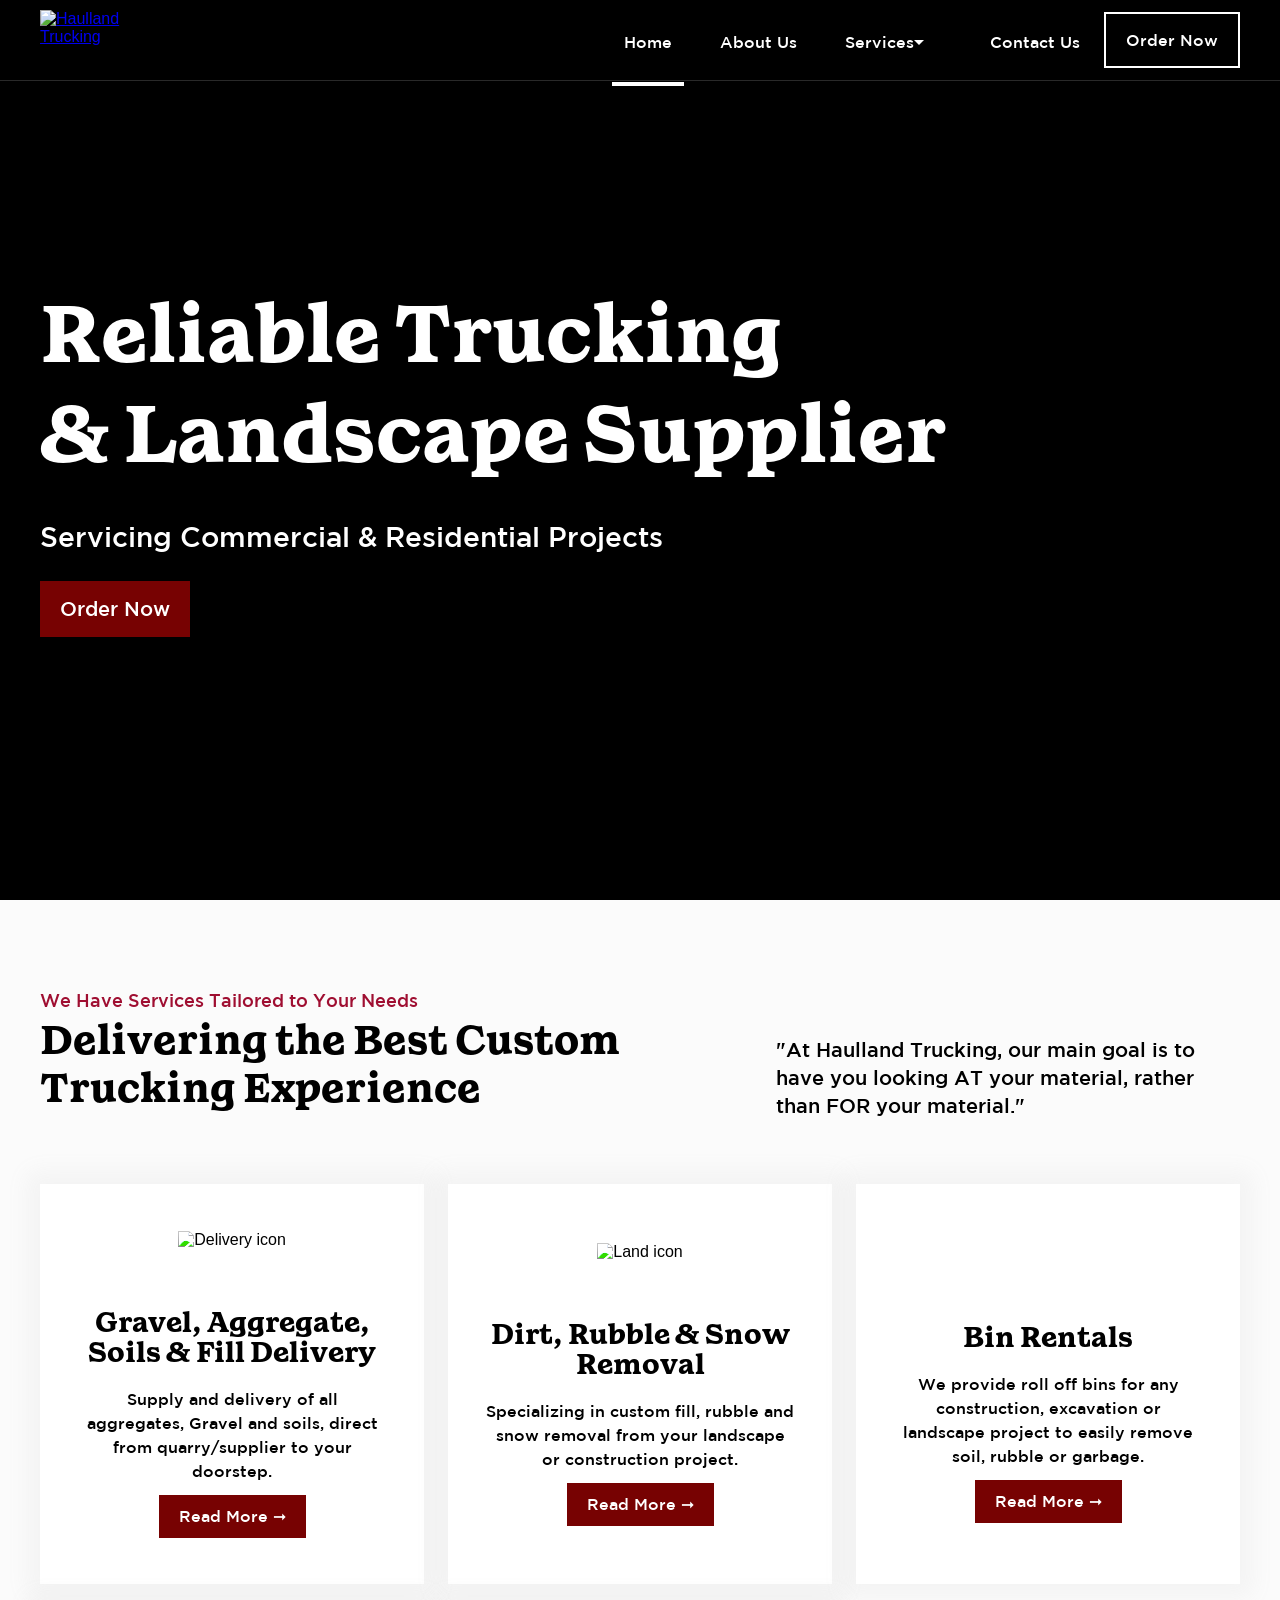
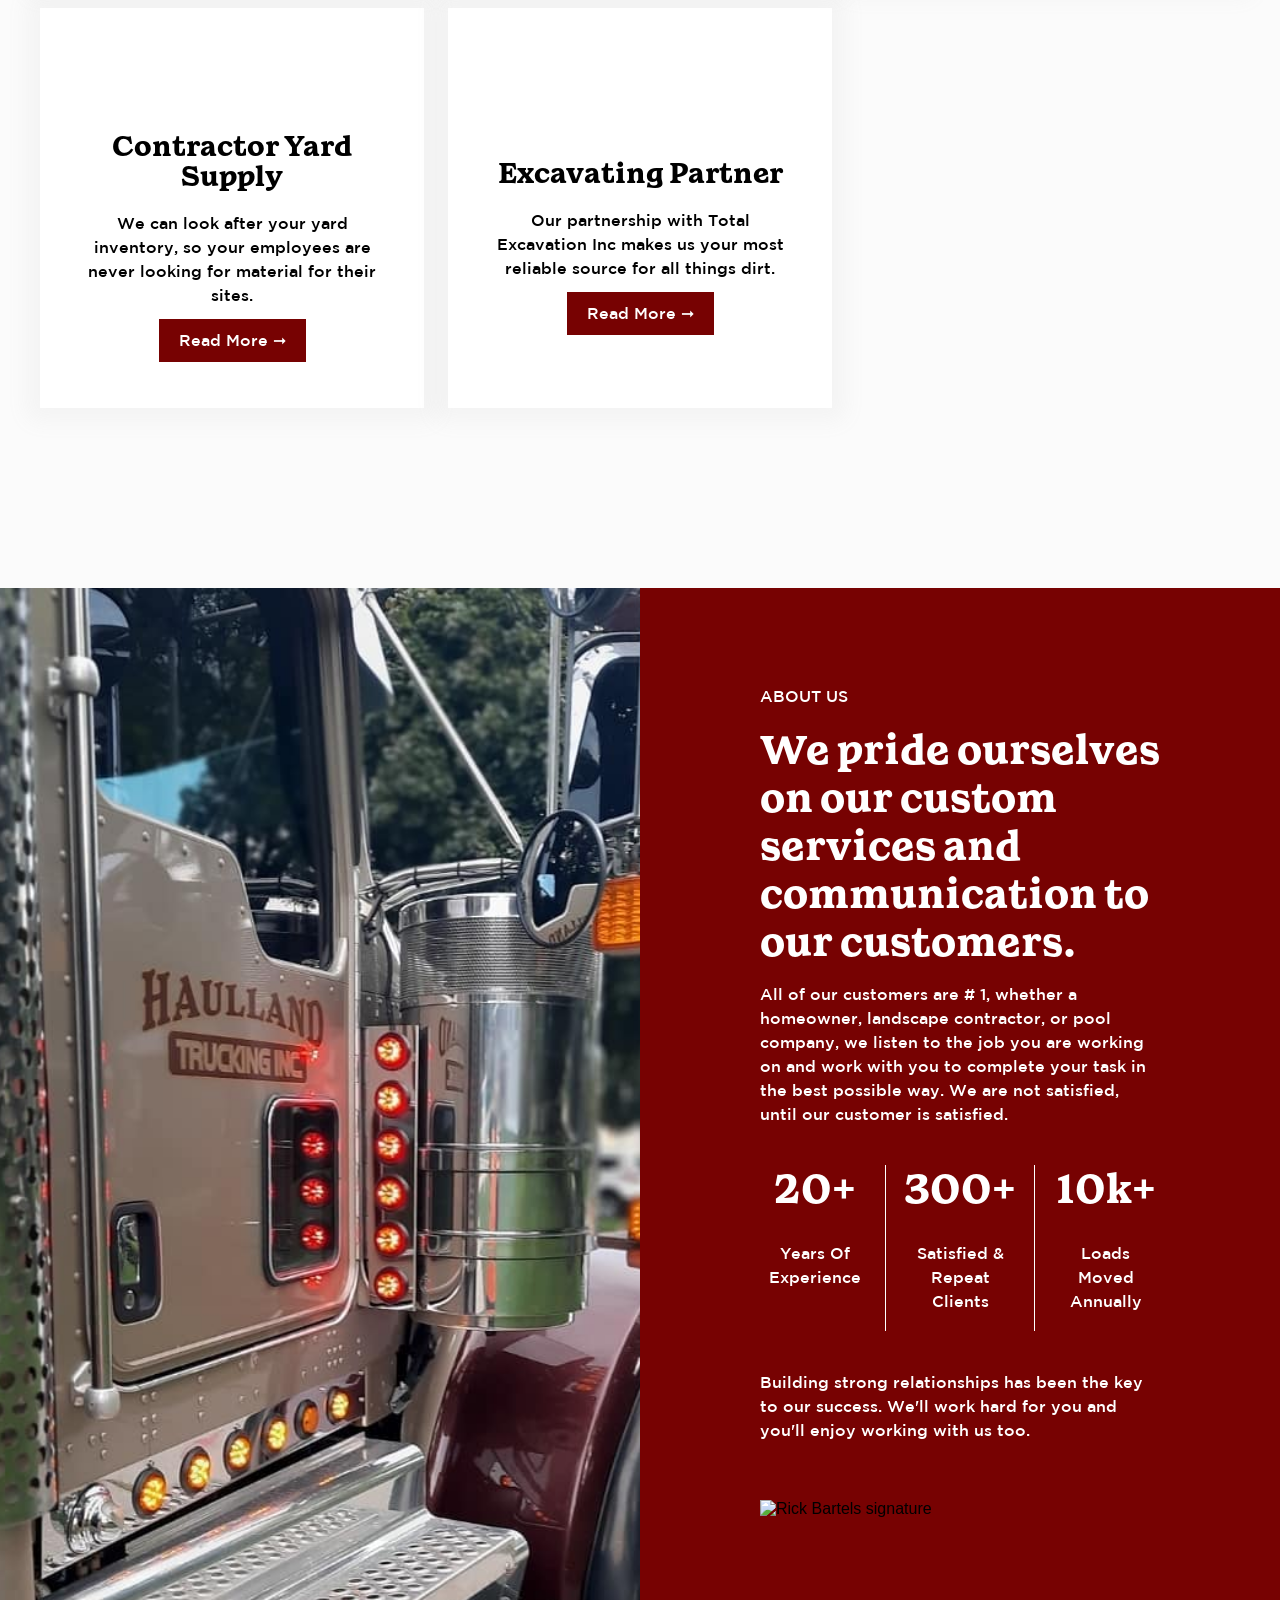
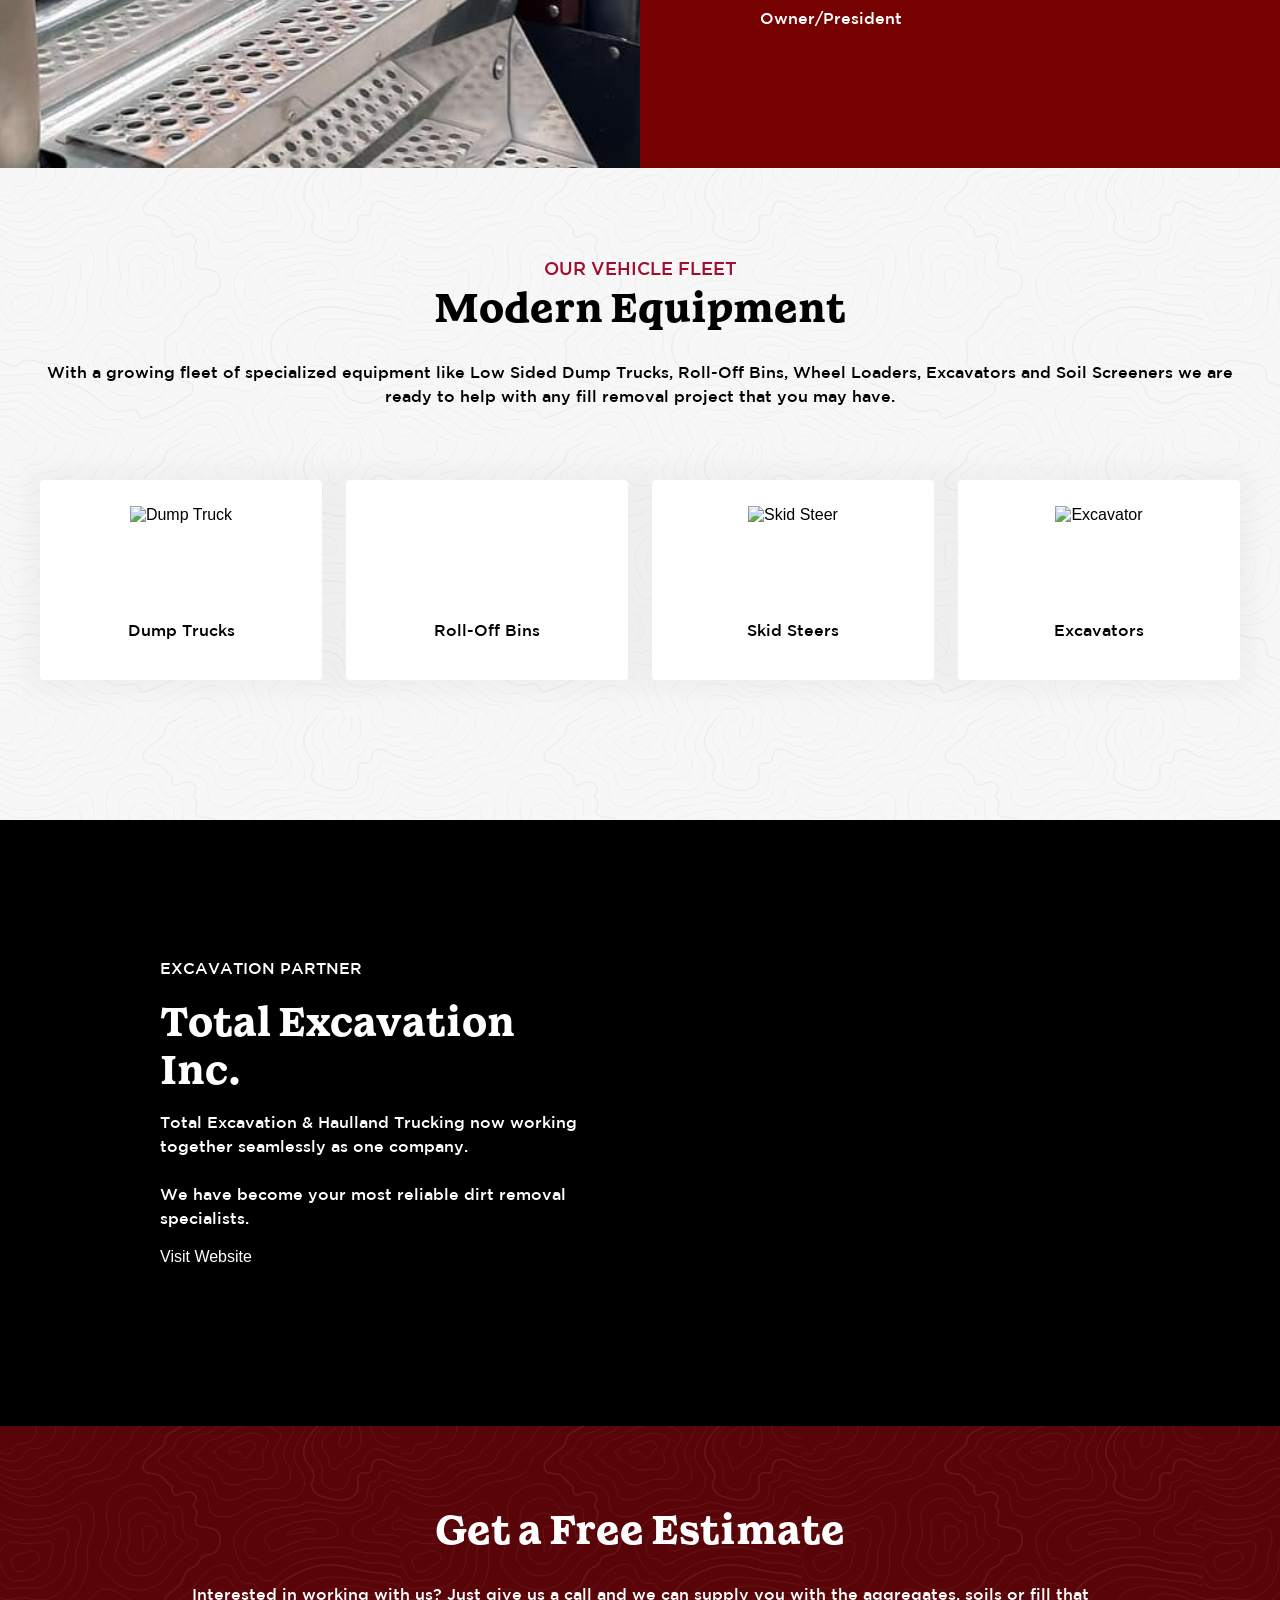
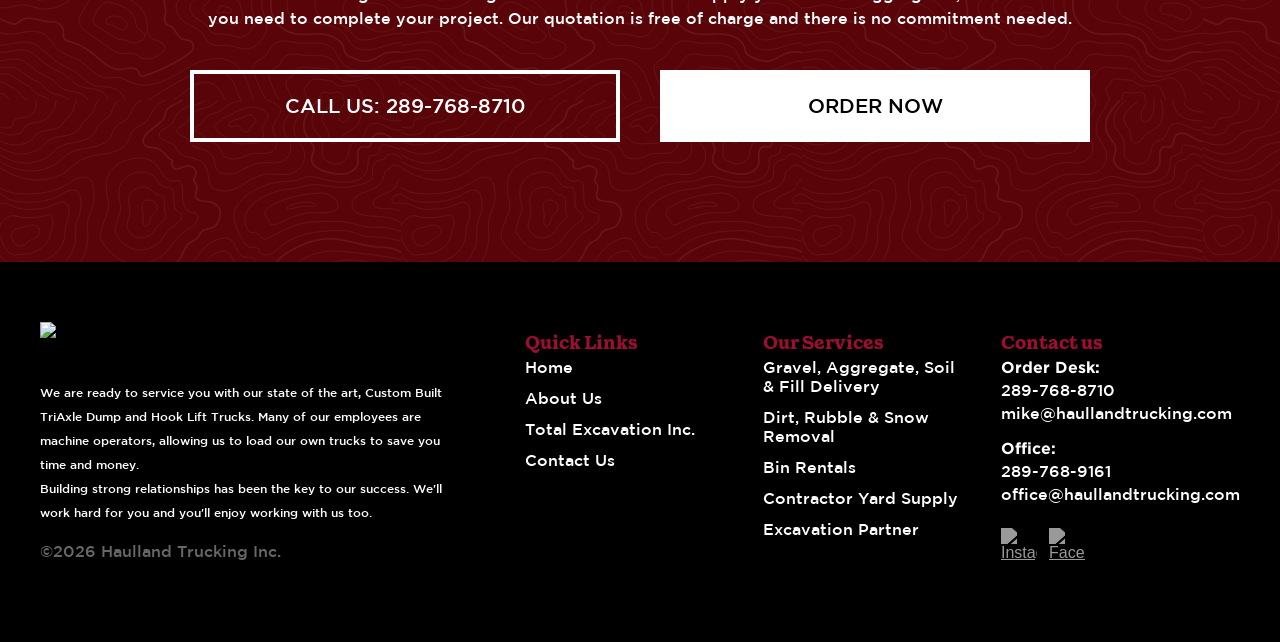
==== index.html @ 7033e85f "Initial commit — Haulland Trucking static site - 8 HTML pages migrated from Webflow - Mobile-respons" ====
<!DOCTYPE html>
<html lang="en">
<head>
  <meta charset="utf-8">
  <title>Haulland Trucking Inc. | Trucking & Landscape Supplier Hamilton ON</title>
  <meta name="description" content="Hamilton's reliable trucking and landscape supplier. Gravel, aggregate & soil delivery, dirt & rubble removal, roll-off bin rentals, and contractor yard supply across Hamilton, Burlington, Niagara & GTA.">
  <meta property="og:title" content="Haulland Trucking Inc. | Trucking & Landscape Supplier Hamilton ON">
  <meta property="og:description" content="Hamilton's reliable trucking and landscape supplier. Gravel, aggregate & soil delivery, dirt & rubble removal, roll-off bin rentals, and contractor yard supply across Hamilton, Burlington, Niagara & GTA.">
  <meta property="og:image" content="images/IMG-20210118-WA0021.jpg">
  <meta property="og:type" content="website">
  <meta name="twitter:card" content="summary_large_image">
  <meta name="twitter:title" content="Haulland Trucking Inc. | Trucking & Landscape Supplier Hamilton ON">
  <meta name="twitter:description" content="Hamilton's reliable trucking and landscape supplier. Gravel, aggregate & soil delivery, dirt & rubble removal, roll-off bin rentals, and contractor yard supply across Hamilton, Burlington, Niagara & GTA.">
  <meta name="twitter:image" content="images/IMG-20210118-WA0021.jpg">
  <meta name="viewport" content="width=device-width, initial-scale=1">
  <link rel="shortcut icon" href="images/favicon.jpg" type="image/x-icon">
  <link rel="apple-touch-icon" href="images/webclip.jpg">
  <link rel="preconnect" href="https://fonts.googleapis.com">
  <link rel="preconnect" href="https://fonts.gstatic.com" crossorigin>
  <link href="https://fonts.googleapis.com/css2?family=Great+Vibes&display=swap" rel="stylesheet">
  <link href="css/normalize.css" rel="stylesheet">
  <link href="css/haulland.css" rel="stylesheet">
  <!-- Google Analytics -->
  <script async src="https://www.googletagmanager.com/gtag/js?id=G-09X2V66G72"></script>
  <script>
    window.dataLayer = window.dataLayer || [];
    function gtag(){dataLayer.push(arguments);}
    gtag('js', new Date());
    gtag('config', 'G-09X2V66G72');
  </script>
  <!-- ReachCode -->
  <script async src="https://cdn.rlets.com/capture_configs/c84/64e/89b/93e43049895f87c83550e1d.js"></script>
  <!-- LocalBusiness JSON-LD Schema -->
  <script type="application/ld+json">
  {
    "@context": "https://schema.org",
    "@type": "LocalBusiness",
    "name": "Haulland Trucking Inc.",
    "description": "Reliable trucking and landscape supplier servicing Hamilton and the surrounding area. We offer gravel, aggregate and soil delivery, dirt and rubble removal, roll-off bin rentals, contractor yard supply, and excavation partner services.",
    "url": "https://haullandtrucking.com",
    "telephone": "+12897688710",
    "email": "mike@haullandtrucking.com",
    "logo": "https://haullandtrucking.com/images/Haulland-Full-Logo.svg",
    "image": "https://haullandtrucking.com/images/IMG-20210118-WA0021.jpg",
    "address": {
      "@type": "PostalAddress",
      "addressLocality": "Hamilton",
      "addressRegion": "ON",
      "addressCountry": "CA"
    },
    "geo": {
      "@type": "GeoCoordinates",
      "latitude": 43.2557,
      "longitude": -79.8711
    },
    "openingHoursSpecification": [
      {
        "@type": "OpeningHoursSpecification",
        "dayOfWeek": ["Monday","Tuesday","Wednesday","Thursday","Friday","Saturday"],
        "opens": "08:00",
        "closes": "17:00"
      }
    ],
    "sameAs": [
      "https://www.facebook.com/haullandtrucking",
      "https://www.instagram.com/haullandtrucking/"
    ],
    "areaServed": [
      {"@type": "City", "name": "Hamilton"},
      {"@type": "City", "name": "Burlington"},
      {"@type": "City", "name": "Brantford"},
      {"@type": "City", "name": "Stoney Creek"},
      {"@type": "City", "name": "Oakville"},
      {"@type": "City", "name": "Milton"},
      {"@type": "City", "name": "Cambridge"},
      {"@type": "City", "name": "Smithville"},
      {"@type": "City", "name": "Mississauga"},
      {"@type": "City", "name": "St. Catharines"},
      {"@type": "City", "name": "Kitchener"},
      {"@type": "City", "name": "Fonthill"},
      {"@type": "City", "name": "Port Dover"},
      {"@type": "City", "name": "Toronto"},
      {"@type": "City", "name": "Niagara Falls"},
      {"@type": "City", "name": "Woodstock"}
    ],
    "hasOfferCatalog": {
      "@type": "OfferCatalog",
      "name": "Trucking & Landscape Services",
      "itemListElement": [
        {"@type": "Offer", "itemOffered": {"@type": "Service", "name": "Gravel, Aggregate, Soil & Clean Fill Delivery", "areaServed": "Hamilton and surrounding area"}},
        {"@type": "Offer", "itemOffered": {"@type": "Service", "name": "Dirt, Rubble & Snow Removal", "areaServed": "Hamilton and surrounding area"}},
        {"@type": "Offer", "itemOffered": {"@type": "Service", "name": "Roll-Off Bin Rentals", "areaServed": "Hamilton and surrounding area"}},
        {"@type": "Offer", "itemOffered": {"@type": "Service", "name": "Contractor Yard Supply", "areaServed": "Hamilton and surrounding area"}},
        {"@type": "Offer", "itemOffered": {"@type": "Service", "name": "Excavation Partner Services", "areaServed": "Hamilton and surrounding area"}}
      ]
    },
    "priceRange": "$$"
  }
  </script>
</head>
<body>

  <!-- Navigation -->
  <header id="nav" class="sticky-nav">
    <div class="nav-grid">
      <div class="nav-holder">
        <a href="index.html" class="nav-logo-link active">
          <img src="https://res.cloudinary.com/du0witbcr/image/upload/haulland-trucking/Haulland-Full-Logo.svg" alt="Haulland Trucking" class="nav-logo">
        </a>
        <nav class="nav-menu" role="navigation">
          <a href="index.html" class="nav-link active">Home</a>
          <a href="about-us.html" class="nav-link">About Us</a>
          <div class="nav-link nav-dropdown-wrap">
            <div class="nav-link---inner">
              <div>Services</div>
              <div class="icon"></div>
            </div>
            <nav class="nav-dropdown">
              <a href="aggregate-gravel-soil-delivery.html" class="dropdown-link">Gravel, Aggregate, Soil &amp; Fill Delivery</a>
              <a href="dirt-rubble-snow-removal.html" class="dropdown-link">Dirt, Rubble &amp; Snow Removal</a>
              <a href="bin-rentals.html" class="dropdown-link">Bin Rentals</a>
              <a href="contractor-yard-supply.html" class="dropdown-link">Contractor Yard Supply</a>
              <a href="excavation-partner.html" class="dropdown-link">Excavation</a>
            </nav>
          </div>
          <a href="contact-us.html" class="nav-link">Contact Us</a>
          <a href="#" class="brokrete-trigger nav btn">Order Now</a>
        </nav>
        <button class="menu-button" aria-label="Toggle navigation">
          <div class="icon-menu">&#9776;</div>
        </button>
      </div>
    </div>
  </header>

  <!-- Hero -->
  <div class="hero-section">
    <div class="hero-holder">
      <h1 class="heading">Reliable Trucking <br>&amp; Landscape Supplier</h1>
      <p class="hero-paragraph">Servicing Commercial &amp; Residential Projects</p>
      <a href="#" class="brokrete-trigger btn">Order Now</a>
    </div>
    <div class="bg-video-wrap">
      <video autoplay loop muted playsinline poster="https://res.cloudinary.com/du0witbcr/image/upload/haulland-trucking/Haulland-poster-00001.jpg">
        <source src="https://res.cloudinary.com/du0witbcr/video/upload/haulland-trucking/Haulland.mp4" type="video/mp4">
        <source src="https://res.cloudinary.com/du0witbcr/video/upload/haulland-trucking/Haulland.webm" type="video/webm">
      </video>
    </div>
  </div>

  <!-- Services Intro -->
  <div class="section---white">
    <div class="container-1200">
      <h4>We Have Services Tailored to Your Needs</h4>
      <div class="horizontal-2-grid _3-2">
        <div class="vertical-holder">
          <h2>Delivering the Best Custom Trucking Experience</h2>
        </div>
        <p class="paragraph">&quot;At Haulland Trucking, our main goal is to have you looking AT your material, rather than FOR your material.&quot;</p>
      </div>
      <div class="service-grid---home">
        <div class="service-tile _2">
          <div class="service-bg-image">
            <img src="https://res.cloudinary.com/du0witbcr/image/upload/haulland-trucking/Deliver.png" loading="lazy" alt="Delivery icon" class="service-icon">
            <h3>Gravel, Aggregate, Soils &amp; Fill Delivery</h3>
            <p>Supply and delivery of all aggregates, Gravel and soils, direct from quarry/supplier to your doorstep.</p>
            <a href="aggregate-gravel-soil-delivery.html" class="button-orange-small btn">Read More &#10142;</a>
          </div>
        </div>
        <div class="service-tile">
          <div class="service-bg-image">
            <img src="https://res.cloudinary.com/du0witbcr/image/upload/haulland-trucking/Land.png" loading="lazy" alt="Land icon" class="service-icon">
            <h3>Dirt, Rubble &amp; Snow Removal</h3>
            <p class="paragraph-2">Specializing in custom fill, rubble and snow removal from your landscape or construction project.</p>
            <a href="dirt-rubble-snow-removal.html" class="button-orange-small btn">Read More &#10142;</a>
          </div>
        </div>
        <div class="service-tile _4">
          <div class="service-bg-image">
            <img src="https://res.cloudinary.com/du0witbcr/image/upload/haulland-trucking/Bin-Copy.png" loading="lazy" sizes="(max-width: 531px) 100vw, 531px" srcset="https://res.cloudinary.com/du0witbcr/image/upload/w_500/haulland-trucking/Bin-Copy.png 500w, https://res.cloudinary.com/du0witbcr/image/upload/haulland-trucking/Bin-Copy.png 531w" alt="Bin icon" class="service-icon">
            <h3>Bin Rentals</h3>
            <p>We provide roll off bins for any construction, excavation or landscape project to easily remove soil, rubble or garbage.</p>
            <a href="bin-rentals.html" class="button-orange-small btn">Read More &#10142;</a>
          </div>
        </div>
        <div class="service-tile _3">
          <div class="service-bg-image">
            <img src="https://res.cloudinary.com/du0witbcr/image/upload/haulland-trucking/Storage.png" loading="lazy" sizes="(max-width: 664px) 100vw, 664px" srcset="https://res.cloudinary.com/du0witbcr/image/upload/w_500/haulland-trucking/Storage.png 500w, https://res.cloudinary.com/du0witbcr/image/upload/haulland-trucking/Storage.png 664w" alt="Storage icon" class="service-icon">
            <h3>Contractor Yard Supply</h3>
            <p>We can look after your yard inventory, so your employees are never looking for material for their sites.</p>
            <a href="contractor-yard-supply.html" class="button-orange-small btn">Read More &#10142;</a>
          </div>
        </div>
        <div class="service-tile _5">
          <div class="service-bg-image">
            <img src="https://res.cloudinary.com/du0witbcr/image/upload/haulland-trucking/Exc.png" loading="lazy" sizes="(max-width: 712px) 100vw, 712px" srcset="https://res.cloudinary.com/du0witbcr/image/upload/w_500/haulland-trucking/Exc.png 500w, https://res.cloudinary.com/du0witbcr/image/upload/haulland-trucking/Exc.png 712w" alt="Excavation icon" class="service-icon">
            <h3>Excavating Partner</h3>
            <p>Our partnership with Total Excavation Inc makes us your most reliable source for all things dirt.</p>
            <a href="excavation-partner.html" class="button-orange-small btn">Read More &#10142;</a>
          </div>
        </div>
      </div>
    </div>
  </div>

  <!-- About / Stats -->
  <div class="section---orange-2-grid">
    <div class="track-image"></div>
    <div class="vertical-holder about-holder">
      <div class="about-holder-inner">
        <p class="paragraph-white">ABOUT US</p>
        <h2 class="h2-white">We pride ourselves on our custom services and communication to our customers.</h2>
        <p class="paragraph-white">All of our customers are # 1, whether a homeowner, landscape contractor, or pool company, we listen to the job you are working on and work with you to complete your task in the best possible way. We are not satisfied, until our customer is satisfied.</p>
        <div class="stats-grid">
          <div class="vertical-holder center">
            <h2 class="h2-white">20+</h2>
            <p class="paragraph-white">Years Of <br>Experience</p>
          </div>
          <div class="vertical-holder center lines">
            <h2 class="h2-white">300+</h2>
            <p class="paragraph-white">Satisfied &amp;<br>Repeat Clients</p>
          </div>
          <div class="vertical-holder center">
            <h2 class="h2-white">10k+</h2>
            <p class="paragraph-white">Loads<br>Moved Annually</p>
          </div>
        </div>
        <p class="paragraph-white">Building strong relationships has been the key to our success. We'll work hard for you and you'll enjoy working with us too.</p>
        <div class="vertical-holder">
          <img src="https://res.cloudinary.com/du0witbcr/image/upload/haulland-trucking/Rick-Bartels.png" loading="lazy" alt="Rick Bartels signature" class="signature-image">
          <p class="paragraph-white">Owner/President</p>
        </div>
      </div>
      <img src="https://res.cloudinary.com/du0witbcr/image/upload/haulland-trucking/orange-brush-strokes_0011_Blushstroke_11.png" loading="lazy" sizes="(max-width: 2458px) 100vw, 2458px" srcset="https://res.cloudinary.com/du0witbcr/image/upload/w_500/haulland-trucking/orange-brush-strokes_0011_Blushstroke_11.png 500w, https://res.cloudinary.com/du0witbcr/image/upload/w_800/haulland-trucking/orange-brush-strokes_0011_Blushstroke_11.png 800w, https://res.cloudinary.com/du0witbcr/image/upload/w_1080/haulland-trucking/orange-brush-strokes_0011_Blushstroke_11.png 1080w, https://res.cloudinary.com/du0witbcr/image/upload/haulland-trucking/orange-brush-strokes_0011_Blushstroke_11.png 2458w" alt="" class="soil _2">
      <img src="https://res.cloudinary.com/du0witbcr/image/upload/haulland-trucking/orange-brush-strokes_0011_Blushstroke_11.png" loading="lazy" sizes="(max-width: 2458px) 100vw, 2458px" srcset="https://res.cloudinary.com/du0witbcr/image/upload/w_500/haulland-trucking/orange-brush-strokes_0011_Blushstroke_11.png 500w, https://res.cloudinary.com/du0witbcr/image/upload/w_800/haulland-trucking/orange-brush-strokes_0011_Blushstroke_11.png 800w, https://res.cloudinary.com/du0witbcr/image/upload/w_1080/haulland-trucking/orange-brush-strokes_0011_Blushstroke_11.png 1080w, https://res.cloudinary.com/du0witbcr/image/upload/haulland-trucking/orange-brush-strokes_0011_Blushstroke_11.png 2458w" alt="" class="soil">
    </div>
    <!-- YouTube video trigger -->
    <a href="#" class="video-lightbox yt-trigger" data-yt-url="https://www.youtube.com/embed/sQJjBF5M3o4">
      <img src="https://res.cloudinary.com/du0witbcr/image/upload/haulland-trucking/Play.png" loading="lazy" sizes="(max-width: 702px) 100vw, 702px" srcset="https://res.cloudinary.com/du0witbcr/image/upload/w_500/haulland-trucking/Play.png 500w, https://res.cloudinary.com/du0witbcr/image/upload/haulland-trucking/Play.png 702w" alt="Play video">
    </a>
  </div>

  <!-- Equipment Fleet -->
  <div class="section---grey">
    <div class="container-1200">
      <div class="vertical-holder center">
        <h4 class="heading-4">OUR VEHICLE FLEET</h4>
        <h2>Modern Equipment</h2>
        <p>With a growing fleet of specialized equipment like Low Sided Dump Trucks, Roll-Off Bins, Wheel Loaders, Excavators and Soil Screeners we are ready to help with any fill removal project that you may have.</p>
      </div>
      <div class="equipment-grid---home">
        <div class="equipment-tile">
          <img src="https://res.cloudinary.com/du0witbcr/image/upload/haulland-trucking/Truck.jpg" loading="lazy" alt="Dump Truck" class="equipment-icon">
          <p>Dump Trucks</p>
        </div>
        <div class="equipment-tile">
          <img src="https://res.cloudinary.com/du0witbcr/image/upload/haulland-trucking/Bin.png" loading="lazy" sizes="(max-width: 519px) 100vw, 519px" srcset="https://res.cloudinary.com/du0witbcr/image/upload/w_500/haulland-trucking/Bin.png 500w, https://res.cloudinary.com/du0witbcr/image/upload/haulland-trucking/Bin.png 519w" alt="Roll-Off Bins" class="equipment-icon">
          <p>Roll-Off Bins</p>
        </div>
        <div class="equipment-tile">
          <img src="https://res.cloudinary.com/du0witbcr/image/upload/haulland-trucking/Loader.jpg" loading="lazy" alt="Skid Steer" class="equipment-icon">
          <p>Skid Steers</p>
        </div>
        <div class="equipment-tile">
          <img src="https://res.cloudinary.com/du0witbcr/image/upload/haulland-trucking/Excavator.jpg" loading="lazy" alt="Excavator" class="equipment-icon">
          <p>Excavators</p>
        </div>
      </div>
    </div>
  </div>

  <!-- Total Excavation Partner -->
  <div class="total-excavation">
    <div class="vertical-holder tx-holder">
      <div class="about-holder-inner tx">
        <p class="paragraph-white">EXCAVATION PARTNER</p>
        <h2 class="h2-white">Total Excavation Inc.</h2>
        <p class="paragraph-white">Total Excavation &amp; Haulland Trucking now working together seamlessly as one company.<br><br>We have become your most reliable dirt removal specialists.</p>
        <a href="https://totalexcavation.ca/" class="btn">Visit Website</a>
      </div>
    </div>
    <div class="bg-video-wrap total-video">
      <video autoplay loop muted playsinline poster="https://res.cloudinary.com/du0witbcr/image/upload/haulland-trucking/992796506-poster-00001.jpg">
        <source src="https://res.cloudinary.com/du0witbcr/video/upload/haulland-trucking/992796506.mp4" type="video/mp4">
        <source src="https://res.cloudinary.com/du0witbcr/video/upload/haulland-trucking/992796506.webm" type="video/webm">
      </video>
    </div>
  </div>

  <!-- CTA -->
  <div class="section---orange">
    <div class="container-900 center">
      <h2 class="h2-white">Get a Free Estimate</h2>
      <p class="paragraph-white margin-40-bottom">Interested in working with us? Just give us a call and we can supply you with the aggregates, soils or fill that you need to complete your project. Our quotation is free of charge and there is no commitment needed.</p>
      <div class="horizontal-2-grid">
        <a href="tel:289-768-8710" class="hollow-cta border btn">CALL US: 289-768-8710</a>
        <a href="#" class="brokrete-trigger white btn">ORDER NOW</a>
      </div>
    </div>
  </div>

  <!-- Footer -->
  <div class="footer">
    <div class="container-1200">
      <div class="footer-grid">
        <div class="vertical-holder margin-30-right">
          <img src="https://res.cloudinary.com/du0witbcr/image/upload/haulland-trucking/Haulland-Full-Logo.svg" loading="lazy" alt="Haulland Trucking" class="footer-logo">
          <p class="paragraph-white small">We are ready to service you with our state of the art, Custom Built TriAxle Dump and Hook Lift Trucks. Many of our employees are machine operators, allowing us to load our own trucks to save you time and money.<br>Building strong relationships has been the key to our success. We'll work hard for you and you'll enjoy working with us too.</p>
          <div class="footer-text">&#169;2026 Haulland Trucking Inc.</div>
        </div>
        <div class="vertical-holder">
          <h4 class="h4-orange">Quick Links</h4>
          <a href="index.html" class="footer-link active">Home</a>
          <a href="about-us.html" class="footer-link">About Us</a>
          <a href="https://totalexcavation.ca" class="footer-link">Total Excavation Inc.</a>
          <a href="contact-us.html" class="footer-link">Contact Us</a>
        </div>
        <div class="vertical-holder">
          <h4 class="h4-orange">Our Services</h4>
          <a href="aggregate-gravel-soil-delivery.html" class="footer-link">Gravel, Aggregate, Soil &amp; Fill Delivery</a>
          <a href="dirt-rubble-snow-removal.html" class="footer-link">Dirt, Rubble &amp; Snow Removal</a>
          <a href="bin-rentals.html" class="footer-link">Bin Rentals</a>
          <a href="contractor-yard-supply.html" class="footer-link">Contractor Yard Supply</a>
          <a href="excavation-partner.html" class="footer-link">Excavation Partner</a>
        </div>
        <div class="vertical-holder">
          <h4 class="h4-orange">Contact us</h4>
          <div class="font-14-white-bold">Order Desk:</div>
          <a href="tel:+1-289-768-8710" class="footer-link margin-4-bottom">289-768-8710</a>
          <a href="mailto:mike@haullandtrucking.com?subject=Order%20Inquiry" class="footer-link margin-12-bottom">mike@haullandtrucking.com</a>
          <div class="font-14-white-bold">Office:</div>
          <a href="tel:+1-289-768-9161" class="footer-link margin-4-bottom">289-768-9161</a>
          <a href="mailto:office@haullandtrucking.com?subject=Hello" class="footer-link">office@haullandtrucking.com</a>
          <div class="social-icon-wrap">
            <a href="https://www.instagram.com/haullandtrucking/" class="social-link-2">
              <img src="https://res.cloudinary.com/du0witbcr/image/upload/haulland-trucking/Insta.png" alt="Instagram" class="social-icon">
            </a>
            <a href="https://www.facebook.com/haullandtrucking" class="social-link-2">
              <img src="https://res.cloudinary.com/du0witbcr/image/upload/haulland-trucking/FB.png" alt="Facebook" class="social-icon">
            </a>
          </div>
        </div>
      </div>
    </div>
  </div>

  <!-- YouTube Modal -->
  <div class="yt-modal-backdrop" role="dialog" aria-modal="true">
    <div class="yt-modal-inner">
      <button class="yt-modal-close" aria-label="Close video">&times;</button>
      <iframe class="yt-modal-iframe" src="" allow="autoplay; fullscreen" allowfullscreen></iframe>
    </div>
  </div>

  <!-- LeadConnector Chat Widget -->
  <script src="https://widgets.leadconnectorhq.com/loader.js"
    data-resources-url="https://widgets.leadconnectorhq.com/chat-widget/loader.js"
    data-widget-id="672e26aee99a32fd4ce39840"></script>

  <!-- Brokrete Order Widget -->
  <script async src="https://brokrete.sfo2.digitaloceanspaces.com/widget/brokrete-widget.2022.2.js"></script>
  <div id="brokreteWidget" data-jwt="eyJhbGciOiJIUzI1NiJ9.[base64].susrPJo53cC86IsPLRlfbTuG3CSEmsgxqidXWoyrVgA"></div>

  <script src="js/main.js"></script>
</body>
</html>
---- css/haulland.css ----
@font-face {
  font-family: Gotham;
  src: url('../fonts/Gotham-Bold.otf') format("opentype");
  font-weight: 700;
  font-style: normal;
  font-display: swap;
}

@font-face {
  font-family: Gotham;
  src: url('../fonts/Gotham-Medium.ttf') format("truetype");
  font-weight: 500;
  font-style: normal;
  font-display: swap;
}

@font-face {
  font-family: Walden;
  src: url('../fonts/Walden-Black.ttf') format("truetype");
  font-weight: 900;
  font-style: normal;
  font-display: swap;
}

@font-face {
  font-family: Gotham;
  src: url('../fonts/GOTHAM-LIGHT_0.OTF') format("opentype");
  font-weight: 300;
  font-style: normal;
  font-display: swap;
}

@font-face {
  font-family: Walden;
  src: url('../fonts/Walden-Bold.otf') format("opentype");
  font-weight: 700;
  font-style: normal;
  font-display: swap;
}

@font-face {
  font-family: Walden;
  src: url('../fonts/Walden-Regular.otf') format("opentype");
  font-weight: 400;
  font-style: normal;
  font-display: swap;
}

@font-face {
  font-family: "Gotham 0";
  src: url('../fonts/GOTHAM-LIGHT_0.OTF') format("opentype");
  font-weight: 300;
  font-style: normal;
  font-display: swap;
}

:root {
  --white: white;
  --black: black;
  --brown: #9f0e31;
  --maroon: #590408;
  --maroon2: #770202;
  --chocolate: #d15400;
  --white-smoke-2: #eee;
  --orange-red: #fa6400;
  --white-smoke: #f3f2f2;
}

.w-layout-grid {
  grid-row-gap: 16px;
  grid-column-gap: 16px;
  grid-template-rows: auto auto;
  grid-template-columns: 1fr 1fr;
  grid-auto-columns: 1fr;
  display: grid;
}

.w-form-formrecaptcha {
  margin-bottom: 8px;
}

h1 {
  color: var(--white);
  margin-top: 20px;
  margin-bottom: 10px;
  font-size: 80px;
  font-weight: 700;
  line-height: 100px;
}

h2 {
  color: var(--black);
  margin-top: 0;
  margin-bottom: 12px;
  font-family: Walden, sans-serif;
  font-size: 40px;
  font-weight: 700;
  line-height: 48px;
}

h3 {
  z-index: 1;
  margin-top: 4px;
  margin-bottom: 4px;
  font-family: Walden, sans-serif;
  font-size: 28px;
  font-weight: 700;
  line-height: 30px;
  position: relative;
}

h4 {
  color: var(--brown);
  margin-top: 8px;
  margin-bottom: 4px;
  font-family: Gotham, sans-serif;
  font-size: 18px;
  font-weight: 500;
  line-height: 24px;
}

h5 {
  color: var(--brown);
  margin-top: 10px;
  margin-bottom: 10px;
  font-family: Gotham, sans-serif;
  font-size: 16px;
  font-weight: 500;
  line-height: 20px;
}

h6 {
  margin-top: 4px;
  margin-bottom: 4px;
  font-family: Gotham, sans-serif;
  font-size: 13px;
  font-weight: 500;
  line-height: 18px;
}

p {
  z-index: 1;
  margin-bottom: 12px;
  font-family: Gotham, sans-serif;
  font-size: 16px;
  font-weight: 500;
  line-height: 24px;
  position: relative;
}

label {
  margin-bottom: 5px;
  font-family: Gotham, sans-serif;
  font-weight: 700;
  display: block;
}

.hero-section {
  background-color: var(--black);
  background-image: none;
  justify-content: center;
  align-items: center;
  height: auto;
  font-family: "Gotham 0", sans-serif;
  font-weight: 400;
  display: flex;
  position: relative;
}

.hero-section.about {
  background-image: linear-gradient(103deg, #000000bf, #fff0 56%), url('../images/About-Us.jpg');
  background-position: 0 0, 50%;
  background-repeat: repeat, no-repeat;
  background-size: auto, cover;
  height: 600px;
}

.hero-section.contact {
  background-image: linear-gradient(154deg, #000000bf 10%, #fff0 83%), url('../images/go_photo_1622049405572.jpg');
  background-position: 0 0, 50% 30%;
  background-repeat: repeat, no-repeat;
  background-size: auto, cover;
  background-attachment: scroll, fixed;
  height: 600px;
}

.sticky-nav {
  z-index: 1000;
  background-color: #00000003;
  border-bottom: 1px solid #ffffff29;
  padding: 0 20px;
  position: fixed;
  inset: 0% 0% auto;
  transition: background-color 0.3s ease, backdrop-filter 0.3s ease;
}

.sticky-nav.scrolled {
  background-color: rgba(0, 0, 0, 0.82);
  backdrop-filter: blur(8px);
  -webkit-backdrop-filter: blur(8px);
  border-bottom-color: #ffffff18;
}

.nav-grid {
  background-color: #0000;
  grid-template-rows: auto;
  grid-template-columns: max-content max-content;
  grid-auto-columns: max-content;
  grid-auto-flow: column;
  justify-content: space-between;
  align-items: center;
  width: 100%;
  max-width: 1200px;
  height: 80px;
  margin: 0 auto;
  padding: 0;
  display: flex;
}

.nav-logo-link {
  height: 60px;
  margin-left: 0;
  margin-right: 0;
  padding: 0;
  display: block;
}

.nav-logo-link.active {
  position: relative;
}

.nav-logo {
  object-fit: contain;
  object-position: 0% 50%;
  width: 240px;
  height: 100%;
}

.nav-link {
  height: 80px;
  color: var(--white);
  border-bottom: 4px solid #0000;
  align-items: center;
  margin-left: 12px;
  margin-right: 12px;
  padding: 8px 12px 0;
  font-family: Gotham, sans-serif;
  font-size: 16px;
  font-weight: 500;
  line-height: 20px;
  text-decoration: none;
  display: flex;
}

.nav-link:hover {
  border-bottom-width: 4px;
  border-bottom-color: var(--white);
  color: var(--white);
  text-decoration: none;
}

.nav-link.active {
  border-bottom-width: 4px;
  border-bottom-color: var(--white);
  color: var(--white);
}

.nav-link.active:hover {
  border-bottom-color: var(--white);
  color: var(--white);
}

.nav-link.margin-20-right {
  margin-right: 20px;
}

.nav-link.number {
  position: absolute;
  inset: 0% auto auto 0%;
}

.brokrete-trigger {
  background-color: var(--maroon2);
  padding: 16px 20px;
  font-family: Gotham, sans-serif;
  font-size: 20px;
  font-weight: 500;
  line-height: 24px;
  transition: background-color .2s;
}

.brokrete-trigger:hover {
  background-color: var(--maroon);
}

.brokrete-trigger.white {
  background-color: var(--white);
  color: var(--black);
  border: 4px solid #0000;
  padding: 20px 32px;
}

.brokrete-trigger.white:hover {
  border: 4px solid var(--white);
  color: var(--white);
  background-color: #590408c7;
}

.brokrete-trigger.white.small {
  border-width: 2px;
  border-color: var(--maroon2);
  color: var(--maroon2);
  justify-content: center;
  align-items: center;
  padding: 16px;
  text-decoration: none;
  display: flex;
}

.brokrete-trigger.white.small:hover {
  color: var(--brown);
  background-color: #0000;
}

.brokrete-trigger.border {
  border: 4px solid var(--white);
  background-color: #fa640000;
  padding-top: 20px;
  padding-bottom: 20px;
}

.brokrete-trigger.border:hover {
  background-color: #9f0e3159;
}

.brokrete-trigger.small {
  border: 2px solid var(--maroon);
  text-align: center;
  padding: 16px;
  font-size: 16px;
  line-height: 20px;
}

.brokrete-trigger.small.active {
  padding-top: 12px;
  padding-bottom: 12px;
}

.brokrete-trigger.small.margin-20-right {
  border: 2px solid var(--chocolate);
  margin-right: 20px;
}

.brokrete-trigger.small.full {
  width: 100%;
  padding-top: 12px;
  padding-bottom: 12px;
}

.brokrete-trigger.small.full.active {
  width: 100%;
}

.brokrete-trigger.nav {
  border: 2px solid var(--white);
  background-color: #0000;
  padding-top: 16px;
  padding-bottom: 16px;
  font-size: 16px;
  line-height: 20px;
}

.brokrete-trigger.nav:hover {
  background-color: var(--maroon);
}

.brokrete-trigger.nav.active {
  font-size: 16px;
  line-height: 20px;
}

.bg-video {
  opacity: .8;
  background-color: #0000;
  width: 100%;
  height: 100%;
  position: absolute;
}

.hero-holder {
  z-index: 1;
  flex-direction: column;
  justify-content: center;
  align-items: flex-start;
  width: 100%;
  max-width: 1200px;
  height: 100vh;
  padding-left: 20px;
  padding-right: 20px;
  display: flex;
  position: relative;
}

.hero-paragraph {
  color: var(--white);
  margin-bottom: 28px;
  font-family: Gotham, sans-serif;
  font-size: 28px;
  font-weight: 500;
  line-height: 32px;
}

.heading {
  font-family: Walden, sans-serif;
}

.section---white {
  background-color: #fbfbfb;
  min-height: 400px;
  padding: 80px 20px 120px;
}

.section---white.testimonials {
  background-color: #fff;
  background-image: linear-gradient(#eeeeeeba, #eeeeeeba), url('../images/Ontario.png');
  background-position: 0 0, 100% 110%;
  background-repeat: repeat, no-repeat;
  background-size: auto, auto;
  background-attachment: scroll, fixed;
  padding-bottom: 80px;
  display: block;
  position: relative;
}

.section---white.topography {
  background-image: url('../images/6037b36ae22fc6f54b5d27c5_Topography-White.svg');
  background-position: 0 0;
  background-size: auto;
}

.section---white.topography.margin-100-top {
  padding-top: 180px;
}

.section---white.margin-80-top {
  padding-top: 160px;
  padding-bottom: 80px;
}

.nav-link---inner {
  height: 100%;
  color: var(--white);
  align-items: center;
  padding: 0 12px 0 0;
  display: flex;
}

.nav-link---inner:hover {
  color: var(--white);
}

.nav-link---inner.open {
  position: relative;
}

.icon {
  margin-right: 6px;
  width: 0;
  height: 0;
  border-left: 5px solid transparent;
  border-right: 5px solid transparent;
  border-top: 5px solid var(--white);
  display: inline-block;
  vertical-align: middle;
}

.nav-dropdown.open {
  background-color: var(--white);
  position: absolute;
  inset: 75px auto auto 0%;
}

.container-1200 {
  max-width: 1200px;
  margin-left: auto;
  margin-right: auto;
  padding-left: 20px;
  padding-right: 20px;
}

.horizontal-2-grid {
  grid-column-gap: 40px;
  grid-row-gap: 40px;
  grid-template-rows: auto;
  grid-template-columns: 1fr 1fr;
  grid-auto-columns: 1fr;
  display: grid;
}

.horizontal-2-grid._3-2 {
  grid-template-columns: .75fr .5fr;
  align-items: center;
}

.horizontal-2-grid.margin-40-bottom {
  grid-template-rows: auto auto;
  margin-bottom: 40px;
}

.horizontal-2-grid.margin-60-bottom {
  grid-column-gap: 60px;
  grid-row-gap: 60px;
  margin-bottom: 60px;
}

.vertical-holder {
  flex-direction: column;
  align-items: flex-start;
  display: flex;
}

.vertical-holder.center {
  z-index: 1;
  text-align: center;
  justify-content: flex-start;
  align-items: center;
  position: relative;
}

.vertical-holder.center.lines {
  border-right: 1px solid var(--white);
  border-left: 1px solid var(--white);
  padding-left: 18px;
  padding-right: 18px;
}

.vertical-holder.center.bins {
  background-color: #faefdf;
  padding: 38px 20px 21px;
}

.vertical-holder.about-holder {
  padding: 80px 120px 120px;
  position: relative;
  overflow: hidden;
}

.vertical-holder.mccloskey-holder {
  padding: 32px 43px;
}

.vertical-holder.margin-30-right {
  margin-right: 30px;
}

.vertical-holder.margin-30-right.margin-30-top {
  margin-top: 40px;
}

.vertical-holder.social {
  align-items: flex-end;
}

.vertical-holder.tx-holder {
  z-index: 1;
  align-items: flex-end;
  padding: 80px 0 120px 120px;
  position: relative;
  overflow: hidden;
}

.vertical-holder.fill {
  justify-content: flex-start;
  align-items: center;
  width: 100%;
  margin-bottom: 59px;
}

.heading-2 {
  font-family: Gotham, sans-serif;
  font-size: 40px;
  font-weight: 700;
  line-height: 48px;
}

.service-grid---home {
  grid-column-gap: 24px;
  grid-row-gap: 24px;
  grid-template-rows: auto auto;
  grid-template-columns: 1fr 1fr 1fr;
  grid-auto-columns: 1fr;
  margin-top: 60px;
  margin-bottom: 60px;
  display: grid;
}

.service-tile {
  background-color: var(--white);
  text-align: center;
  background-image: url('../images/8.jpg');
  background-position: 50%;
  background-size: cover;
  border-radius: 4px;
  flex-direction: column;
  justify-content: center;
  align-items: center;
  min-height: 400px;
  padding-left: 28px;
  padding-right: 28px;
  transition: background-color .4s;
  display: flex;
  position: relative;
  box-shadow: 0 0 20px 14px #aaaaaa14;
}

.service-tile:hover {
  background-color: var(--black);
  color: var(--white);
}

.service-tile._2 {
  background-image: url('../images/Fill-Dirt-Removal-002.png');
}

.service-tile._3 {
  background-image: url('../images/Bin-Maintenance-002-1.png');
}

.service-tile._4 {
  background-image: url('../images/20190304_100323.jpg');
}

.service-tile._5 {
  background-image: url('../images/Excavztion.jpg');
}

.service-tile._6 {
  background-image: url('../images/image001.jpg');
}

.service-icon {
  z-index: 1;
  filter: contrast(200%);
  height: 60px;
  margin-bottom: 12px;
  position: relative;
}

.service-icon.hide {
  display: block;
}

.button-orange-small {
  z-index: 1;
  background-color: var(--maroon2);
  padding: 12px 20px;
  font-family: Gotham, sans-serif;
  font-size: 16px;
  font-weight: 500;
  line-height: 20px;
  position: relative;
}

.button-orange-small:hover {
  background-color: var(--maroon);
}

.button-orange-small.white {
  background-color: var(--white);
  color: var(--black);
}

.bg-service-image {
  z-index: 0;
  background-color: var(--black);
  background-image: linear-gradient(#0000004d, #0000004d), url('../images/IMG-20191101-WA0005-Smaller.jpeg');
  background-position: 0 0, 50%;
  background-size: auto, cover;
  position: absolute;
  inset: 0%;
}

.service-bg-image {
  background-color: var(--white);
  opacity: 1;
  flex-direction: column;
  justify-content: center;
  align-items: center;
  height: 100%;
  padding-left: 38px;
  padding-right: 38px;
  transition: background-color .3s;
  display: flex;
  position: absolute;
  inset: 0%;
}

.service-bg-image:hover {
  opacity: 1;
  background-color: #00000061;
}

.service-bg-image._2 {
  background-image: url('../images/Fill-Dirt-Removal-002.png');
}

.service-bg-image._3 {
  background-image: url('../images/Bin-Maintenance-002-1.png');
  background-position: 50% 0;
}

.service-bg-image._4 {
  background-image: url('../images/Pool.jpg');
}

.service-bg-image._5 {
  background-image: url('../images/Excavztion.jpg');
}

.service-bg-image._6 {
  background-image: url('../images/Screener.jpg');
}

.section---grey {
  z-index: 100;
  background-color: #f7f7f7;
  background-image: url('../images/6037b36ae22fc6f54b5d27c5_Topography-White.svg');
  background-position: 0 0;
  background-size: auto;
  min-height: auto;
  padding: 80px 20px;
  position: relative;
}

.section---orange-2-grid {
  z-index: 1;
  grid-column-gap: 0px;
  grid-row-gap: 16px;
  background-color: var(--maroon2);
  grid-template-rows: auto;
  grid-template-columns: 1fr 1fr;
  grid-auto-columns: 1fr;
  min-height: 400px;
  padding-top: 0;
  padding-bottom: 0;
  display: grid;
  position: relative;
  overflow: hidden;
}

.track-image {
  background-image: url('../images/181946877_793639894921625_907007644776776887_n.jpg');
  background-position: 50%;
  background-repeat: no-repeat;
  background-size: cover;
}

.h2-white {
  color: var(--white);
}

.paragraph-white {
  color: var(--white);
  margin-bottom: 18px;
  font-weight: 500;
}

.paragraph-white.small {
  font-size: 12px;
}

.paragraph-white.margin-40-bottom {
  margin-bottom: 40px;
}

.video-lightbox {
  background-color: #0000;
  width: 120px;
  height: 120px;
  transition: transform .2s;
  position: absolute;
  top: 50%;
  left: 25%;
  transform: translate(-50%, -50%);
}

.video-lightbox img {
  width: 100%;
  height: 100%;
  object-fit: contain;
}

.video-lightbox:hover {
  transform: translate(-50%, -50%) scale(1.1);
}

.about-holder-inner {
  max-width: 600px;
}

.about-holder-inner.tx {
  background-color: #0000009c;
  padding: 40px;
}

.stats-grid {
  grid-column-gap: 16px;
  grid-row-gap: 16px;
  grid-template-rows: auto;
  grid-template-columns: 1fr 1fr 1fr;
  grid-auto-columns: 1fr;
  margin-top: 39px;
  margin-bottom: 39px;
  display: grid;
}

.instagram-section {
  min-height: 300px;
  margin-top: -72px;
  margin-bottom: 0;
  padding-top: 0;
  position: relative;
}

.signature {
  font-family: Great Vibes, cursive;
}

.signature-image {
  height: 90px;
  margin-top: 40px;
}

.equipment-grid---home {
  grid-column-gap: 24px;
  grid-row-gap: 24px;
  grid-template-rows: auto;
  grid-template-columns: 1fr 1fr 1fr 1fr;
  grid-auto-columns: 1fr;
  margin-top: 60px;
  margin-bottom: 60px;
  display: grid;
}

.equipment-tile {
  background-color: var(--white);
  min-height: 200px;
  color: var(--black);
  text-align: center;
  border-radius: 4px;
  flex-direction: column;
  justify-content: center;
  align-items: center;
  padding-left: 8px;
  padding-right: 8px;
  text-decoration: none;
  transition: background-color .4s;
  display: flex;
  position: relative;
  box-shadow: 0 0 20px 14px #aaaaaa14;
}

.equipment-tile:hover {
  background-color: var(--white);
  color: var(--black);
}

.equipment-icon {
  z-index: 1;
  height: 80px;
  margin-bottom: 16px;
  position: relative;
}

.testimonial-slider {
  background-color: #0000;
  width: 100%;
  min-height: 400px;
  margin-top: 40px;
  margin-bottom: 40px;
}

.arrow-icon {
  color: var(--maroon2);
}

.testimonial-holder {
  text-align: center;
  flex-direction: column;
  align-items: center;
  width: 80%;
  height: auto;
  margin-left: auto;
  margin-right: auto;
  padding-left: 80px;
  padding-right: 80px;
  display: flex;
  position: relative;
}

.client-image {
  border-radius: 60px;
  width: 90px;
  height: 90px;
}

.testimonial {
  margin-top: 20px;
  margin-bottom: 20px;
  font-family: Gotham, sans-serif;
  font-size: 20px;
  font-weight: 500;
  line-height: 28px;
}

.font-name {
  color: var(--orange-red);
  margin-bottom: 0;
  font-size: 20px;
}

.mccloskey {
  grid-column-gap: 16px;
  grid-row-gap: 16px;
  background-color: var(--white);
  border-radius: 4px;
  grid-template-rows: auto;
  grid-template-columns: 1fr 1fr;
  grid-auto-columns: 1fr;
  display: grid;
  overflow: hidden;
  box-shadow: 0 0 20px -4px #00000014;
}

.excavation-image {
  background-image: url('../images/20170927_113513.jpeg');
  background-position: 100%;
  background-size: cover;
}

.section {
  background-color: #fbfbfb;
  min-height: 600px;
  padding-top: 80px;
  padding-bottom: 120px;
}

.section.testimonials {
  background-color: #fff;
  background-image: linear-gradient(#eeec, #eeec), url('../images/Ontario.png');
  background-position: 0 0, 100% 110%;
  background-repeat: repeat, no-repeat;
  background-size: auto, auto;
  background-attachment: scroll, fixed;
}

.footer {
  background-color: var(--black);
  flex-direction: row;
  justify-content: center;
  align-items: center;
  height: auto;
  padding: 60px 20px 80px;
  display: block;
}

.total-excavation {
  z-index: 1;
  grid-column-gap: 0px;
  grid-row-gap: 16px;
  background-color: var(--black);
  background-image: none;
  background-size: auto;
  background-attachment: scroll;
  grid-template-rows: auto;
  grid-template-columns: 1fr 1fr;
  grid-auto-columns: 1fr;
  min-height: 0;
  padding-top: 0;
  padding-bottom: 0;
  display: grid;
  position: relative;
}

.footer-grid {
  grid-column-gap: 40px;
  grid-row-gap: 40px;
  grid-template-rows: auto;
  grid-template-columns: 2.25fr 1fr 1fr 1fr;
  grid-auto-columns: 1fr;
  display: grid;
}

.footer-logo {
  width: 240px;
  margin-bottom: 28px;
}

.h4-orange {
  color: var(--brown);
  font-family: Walden, sans-serif;
  font-weight: 700;
}

.footer-link {
  color: var(--white);
  margin-bottom: 12px;
  font-family: Gotham, sans-serif;
  font-weight: 500;
  text-decoration: none;
  transition: color .2s;
}

.footer-link:hover, .footer-link.active:hover {
  color: var(--brown);
}

.footer-link.margin-12-bottom {
  margin-bottom: 16px;
}

.footer-link.margin-4-bottom {
  margin-bottom: 4px;
}

.bottom-footer {
  grid-column-gap: 16px;
  grid-row-gap: 16px;
  border-top: 1px solid #ffffff47;
  grid-template-rows: auto;
  grid-template-columns: .5fr 1fr;
  grid-auto-columns: 1fr;
  align-items: center;
  height: 90px;
  margin-top: 20px;
  margin-bottom: 20px;
  display: grid;
}

.social-link {
  color: var(--black);
  margin-top: 4px;
  font-family: Gotham, sans-serif;
  font-size: 20px;
  font-weight: 500;
  line-height: 24px;
  text-decoration: none;
}

.social-link:hover {
  color: var(--orange-red);
}

.soil {
  opacity: .32;
  width: 1200px;
  max-width: none;
  position: absolute;
  inset: -70px -10% auto auto;
}

.soil._2 {
  inset: auto -200px -60px auto;
  transform: rotate(180deg);
}

.soil._3 {
  width: 100%;
  top: -120px;
  right: 0%;
}

.social-icon-wrap {
  justify-content: flex-start;
  margin-top: 12px;
  display: flex;
}

.social-link-2 {
  opacity: .6;
  filter: brightness(0%) invert();
  border: 1px #7e828f4d;
  border-radius: 100px;
  justify-content: center;
  align-items: center;
  margin-left: 0;
  margin-right: 12px;
  padding: 0;
  transition: all .2s;
  display: flex;
}

.social-link-2:hover {
  opacity: 1;
  border-color: #7e828fdb;
}

.social-icon {
  width: 36px;
}

.footer-text {
  color: #676767;
  font-family: Gotham, sans-serif;
  font-weight: 500;
}

.paragraph {
  margin-bottom: 4px;
  font-size: 20px;
  font-weight: 500;
  line-height: 28px;
}

.paragraph.margin-40-bottom {
  margin-bottom: 40px;
}

.paragraph-2 {
  font-weight: 500;
}

.nav-menu {
  background-color: #0000;
  flex-direction: row;
  justify-content: flex-end;
  align-items: center;
  width: 100%;
  display: flex;
  position: relative;
  inset: 0% 0% auto auto;
}

.nav-holder {
  flex-direction: row;
  justify-content: space-between;
  align-items: center;
  width: 100%;
  display: flex;
}

.elfsight-cover {
  z-index: 100000;
  background-color: var(--white);
  height: 90px;
  position: absolute;
  inset: auto 0% 0%;
}

.paragraph-light {
  margin-bottom: 20px;
  font-family: Gotham, sans-serif;
  font-size: 18px;
  font-weight: 500;
  line-height: 28px;
}

.paragraph-light._40-bottom {
  margin-bottom: 40px;
}

.quote {
  margin-bottom: 24px;
  font-family: Walden, sans-serif;
  font-size: 36px;
  font-weight: 400;
  line-height: 48px;
}

.container-900 {
  max-width: 900px;
  margin-left: auto;
  margin-right: auto;
}

.container-900.center {
  color: var(--white);
  text-align: center;
  flex-direction: column;
  justify-content: center;
  display: flex;
}

.container-900.center.dark {
  color: var(--black);
  align-items: center;
  display: flex;
}

.dropdown-link {
  display: block;
  padding: 14px 24px;
  color: var(--black);
  font-family: Gotham, sans-serif;
  font-size: 15px;
  font-weight: 500;
  text-decoration: none;
  white-space: nowrap;
  border-bottom: 1px solid #f0f0f0;
}

.dropdown-link:last-child {
  border-bottom: none;
}

.dropdown-link:hover, .dropdown-link.active {
  color: var(--brown);
  background-color: #fafafa;
}

.section---orange {
  z-index: 100;
  background-color: var(--maroon);
  background-image: linear-gradient(#59040899, #59040899), url('../images/6037b2e38dfb7067337c950e_Topography.svg');
  background-position: 0 0, 0 0;
  background-size: auto, auto;
  min-height: auto;
  padding-top: 80px;
  padding-bottom: 120px;
  position: relative;
  overflow: hidden;
}

.nav-filler {
  background-color: var(--black);
  width: 100%;
  height: 80px;
  position: absolute;
  inset: 0% 0% auto;
}

.service-lightbox---fill {
  width: 100%;
  margin-top: 0;
}

.lightbox-image {
  border-radius: 8px;
  width: 100%;
  margin-bottom: 24px;
}

.h1-black {
  color: var(--black);
  margin-top: 0;
  margin-bottom: 24px;
  font-family: Walden, sans-serif;
  font-size: 54px;
  line-height: 68px;
}

.service-cta-holder {
  background-color: var(--white);
  border: 2px #000;
  border-radius: 8px;
  flex-direction: column;
  align-items: flex-start;
  margin-top: 40px;
  margin-bottom: 40px;
  padding: 20px 24px 40px 28px;
  display: flex;
  box-shadow: 1px 1px 20px #00000014;
}

.smaller-service-tile {
  background-color: var(--white);
  min-height: 200px;
  color: var(--black);
  text-align: center;
  border-radius: 4px;
  flex-direction: column;
  justify-content: flex-start;
  align-items: center;
  padding-top: 40px;
  padding-left: 34px;
  padding-right: 34px;
  text-decoration: none;
  transition: box-shadow .4s;
  display: flex;
  position: relative;
  box-shadow: 0 0 20px 14px #aaaaaa14;
}

.smaller-service-tile:hover {
  background-color: var(--white-smoke);
  color: var(--black);
  box-shadow: -1px 12px 20px 7px #aaaaaa3d;
}

.smaller-service-tile.hide.active {
  display: none;
}

.section---black {
  z-index: 100;
  background-color: var(--black);
  background-image: url('../images/6037b2e38dfb7067337c950e_Topography.svg');
  background-position: 0 0;
  background-size: auto;
  min-height: auto;
  padding: 80px 20px 120px;
  position: relative;
}

.horizontal-holder {
  flex-direction: row;
  display: flex;
}

.horizontal-holder.margin-20-bottom {
  margin-bottom: 20px;
}

.horizontal-holder.margin-20-bottom.link:hover {
  color: var(--orange-red);
}

.horizontal-holder.edge {
  justify-content: space-between;
  align-items: center;
}

.contact-icons {
  filter: contrast(0%);
  width: 36px;
  min-width: 36px;
  height: 30px;
  margin-right: 8px;
}

.contact-icons.white {
  opacity: 1;
  filter: blur(5px) contrast(0%);
  width: 24px;
  min-width: 24px;
}

.form {
  background-color: var(--white);
  border-radius: 8px;
  flex-direction: column;
  grid-template-rows: auto;
  grid-template-columns: 1fr .75fr;
  grid-auto-columns: 1fr;
  padding: 46px;
  display: flex;
  box-shadow: 1px 1px 12px 1px #00000014;
}

.contact-form {
  grid-template-rows: auto;
  grid-template-columns: 1fr 1fr;
  grid-auto-columns: 1fr;
  margin-top: 0;
  margin-bottom: 0;
  display: block;
}

.font-16-grey {
  color: #535659;
  font-weight: 800;
}

.font-16-grey.margin-12-bottom {
  margin-bottom: 12px;
  font-family: Gotham, sans-serif;
  font-weight: 300;
}

.vertical-holder-2 {
  flex-direction: column;
  align-items: flex-start;
  padding-right: 0%;
  display: flex;
}

.vertical-holder-2.edge {
  align-items: stretch;
}

.text-field {
  border-style: none none solid;
  border-width: 1px 1px 6px;
  border-color: black black var(--brown);
  height: 66px;
  color: var(--black);
  background-color: #f3f3f3;
  margin-bottom: 18px;
  font-family: Gotham, sans-serif;
  font-size: 16px;
  font-weight: 500;
  line-height: 24px;
}

.text-field:active {
  border-bottom-color: #8ab27a;
}

.success {
  background-color: #8ab27a1a;
  font-size: 24px;
  line-height: 30px;
}

.button {
  color: #f5fbfc;
  text-align: center;
  background-color: #f79868;
  background-image: url('../images/Button-Wave.svg');
  background-position: 0 0;
  background-repeat: no-repeat;
  background-size: cover;
  border: 1px #f5fbfc;
  border-radius: 0;
  align-items: center;
  min-height: 54px;
  padding: 0 30px;
  font-size: 16px;
  font-weight: 700;
  transition: background-color .25s;
  display: flex;
}

.button:hover {
  color: #f5fbfc;
  background-color: #ff8946;
}

.button.main-cta {
  min-height: 66px;
  padding-bottom: 3px;
  padding-left: 36px;
  padding-right: 36px;
  font-size: 18px;
}

.text-area {
  border-style: none none solid;
  border-width: 1px 1px 6px;
  border-color: black black var(--brown);
  background-color: #f3f3f3;
  height: 240px;
  padding-bottom: 260px;
  font-family: Gotham, sans-serif;
  font-size: 20px;
  font-weight: 500;
}

.text-area::placeholder {
  color: #bdbdbd;
}

.input-field {
  border-style: none none solid;
  border-width: 1px 1px 6px;
  border-color: black black var(--orange-red);
  background-color: #f3f3f3;
  height: 66px;
  margin-bottom: 24px;
  font-size: 18px;
}

.service-2-grid {
  grid-column-gap: 16px;
  grid-row-gap: 16px;
  grid-template-rows: auto;
  grid-template-columns: 1fr 1fr;
  grid-auto-columns: 1fr;
  height: 720px;
  display: grid;
}

.service-2-grid.contact {
  height: auto;
}

.bold-text, .heading-3, .heading-4 {
  color: var(--brown);
}

.total-video {
  height: 100%;
  position: absolute;
  inset: 0%;
}

.font-14-white-bold {
  color: #fff;
  margin-bottom: 4px;
  font-family: Gotham, sans-serif;
  font-weight: 700;
}

.list {
  text-align: left;
  font-size: 24px;
}

._4-column-grid {
  grid-column-gap: 12px;
  grid-row-gap: 40px;
  grid-template-rows: auto;
  grid-template-columns: 1fr 1fr 1fr 1fr;
  grid-auto-columns: 1fr;
  width: 100%;
  margin-top: 0;
  margin-bottom: 40px;
  display: grid;
}

.section-grey {
  background-color: var(--white-smoke-2);
  min-height: 600px;
  padding-top: 80px;
  padding-bottom: 80px;
}

.section-grey.testimonials {
  background-color: #fff;
  background-image: linear-gradient(#eeec, #eeec), url('../images/Ontario.png');
  background-position: 0 0, 100% 110%;
  background-repeat: repeat, no-repeat;
  background-size: auto, auto;
  background-attachment: scroll, fixed;
}

.bin-cards {
  background-color: var(--white);
  min-height: 200px;
  color: var(--black);
  text-align: center;
  border-radius: 4px;
  flex-direction: column;
  justify-content: flex-start;
  align-items: center;
  padding: 20px 16px;
  text-decoration: none;
  transition: box-shadow .4s;
  display: flex;
  position: relative;
  box-shadow: 0 0 20px 14px #aaaaaa14;
}

.bin-cards:hover {
  background-color: var(--white);
  box-shadow: -1px 12px 20px 7px #aaaaaa3d;
}

.bin-cards.hide.active {
  display: none;
}

.divider-line {
  background-color: var(--brown);
  width: 100%;
  height: 1px;
}

.divider-line.margin-12-bottom {
  margin-bottom: 12px;
}

.pricing-card {
  background-color: #f3f3f3;
  border-radius: 8px;
  width: 100%;
  margin-top: 4px;
  margin-bottom: 8px;
  padding: 8px 10px;
}

.red {
  color: var(--brown);
  margin-top: 0;
  font-size: 28px;
}

.bin-pricing {
  height: 80px;
  margin-bottom: 4px;
}

.paragraph-thin {
  margin-bottom: 20px;
  font-family: Gotham, sans-serif;
  font-size: 14px;
  font-weight: 300;
  line-height: 24px;
}

.paragraph-thin._40-bottom {
  margin-bottom: 40px;
}

.no-margin {
  margin-bottom: 0;
  font-family: Walden, sans-serif;
}

.font-14-gray {
  color: #2c2c2c;
  font-size: 14px;
}

._2-column-grid {
  grid-column-gap: 16px;
  grid-row-gap: 16px;
  grid-template-rows: auto;
  grid-template-columns: 1fr 1fr;
  grid-auto-columns: 1fr;
  display: grid;
}

._2-column-grid.fill {
  grid-column-gap: 80px;
  grid-row-gap: 80px;
  grid-template-columns: 1fr 1fr;
  width: 100%;
  margin-top: 40px;
}

.margin-24-bottom {
  margin-bottom: 24px;
}

.margin-36-bottom {
  margin-bottom: 36px;
}

.haulland-bins-logo {
  width: 480px;
  max-width: 100%;
  height: auto;
  margin-bottom: 17px;
}

.brokrete-open-btn {
  background-color: var(--maroon2);
  padding: 16px 20px;
  font-family: Gotham, sans-serif;
  font-size: 20px;
  font-weight: 500;
  line-height: 24px;
  transition: background-color .2s;
}

.brokrete-open-btn:hover {
  background-color: var(--maroon);
}

.brokrete-open-btn.white {
  background-color: var(--white);
  color: var(--black);
  border: 4px solid #0000;
  padding: 20px 32px;
}

.brokrete-open-btn.white:hover {
  border: 4px solid var(--white);
  color: var(--white);
  background-color: #590408c7;
}

.brokrete-open-btn.white.small {
  border-width: 2px;
  border-color: var(--maroon2);
  color: var(--maroon2);
  justify-content: center;
  align-items: center;
  padding: 16px;
  text-decoration: none;
  display: flex;
}

.brokrete-open-btn.white.small:hover {
  color: var(--brown);
  background-color: #0000;
}

.brokrete-open-btn.border {
  border: 4px solid var(--white);
  background-color: #fa640000;
  padding-top: 20px;
  padding-bottom: 20px;
}

.brokrete-open-btn.border:hover {
  background-color: #9f0e3159;
}

.brokrete-open-btn.small {
  border: 2px solid var(--maroon);
  text-align: center;
  padding: 16px;
  font-size: 16px;
  line-height: 20px;
}

.brokrete-open-btn.small.active {
  padding-top: 12px;
  padding-bottom: 12px;
}

.brokrete-open-btn.small.margin-20-right {
  border: 2px solid var(--chocolate);
  margin-right: 20px;
}

.brokrete-open-btn.small.full {
  width: 100%;
  padding-top: 12px;
  padding-bottom: 12px;
}

.brokrete-open-btn.small.full.active {
  width: 100%;
}

.brokrete-open-btn.nav {
  border: 2px solid var(--white);
  background-color: #0000;
  padding-top: 16px;
  padding-bottom: 16px;
  font-size: 16px;
  line-height: 20px;
}

.brokrete-open-btn.nav:hover {
  background-color: var(--maroon);
}

.brokrete-open-btn.nav.active {
  font-size: 16px;
  line-height: 20px;
}

._3-column-grid {
  display: grid;
  grid-template-rows: auto;
  grid-template-columns: 1fr 1fr 1fr;
  width: 100%;
}

.hollow-cta {
  background-color: var(--maroon2);
  padding: 16px 20px;
  font-family: Gotham, sans-serif;
  font-size: 20px;
  font-weight: 500;
  line-height: 24px;
  transition: background-color .2s;
}

.hollow-cta:hover {
  background-color: var(--maroon);
}

.hollow-cta.white {
  background-color: var(--white);
  color: var(--black);
  border: 4px solid #0000;
  padding: 20px 32px;
}

.hollow-cta.white:hover {
  border: 4px solid var(--white);
  color: var(--white);
  background-color: #590408c7;
}

.hollow-cta.white.small {
  border-width: 2px;
  border-color: var(--maroon2);
  color: var(--maroon2);
  justify-content: center;
  align-items: center;
  padding: 16px;
  text-decoration: none;
  display: flex;
}

.hollow-cta.white.small:hover {
  color: var(--brown);
  background-color: #0000;
}

.hollow-cta.border {
  border: 4px solid var(--white);
  background-color: #fa640000;
  padding-top: 20px;
  padding-bottom: 20px;
}

.hollow-cta.border:hover {
  background-color: #9f0e3159;
}

.hollow-cta.small {
  border: 2px solid var(--maroon);
  text-align: center;
  padding: 16px;
  font-size: 16px;
  line-height: 20px;
}

.hollow-cta.small.active {
  padding-top: 12px;
  padding-bottom: 12px;
}

.hollow-cta.small.margin-20-right {
  border: 2px solid var(--chocolate);
  margin-right: 20px;
}

.hollow-cta.small.full {
  width: 100%;
  padding-top: 12px;
  padding-bottom: 12px;
}

.hollow-cta.small.full.active {
  width: 100%;
}

.hollow-cta.nav {
  border: 2px solid var(--white);
  background-color: #0000;
  padding-top: 16px;
  padding-bottom: 16px;
  font-size: 16px;
  line-height: 20px;
}

.hollow-cta.nav:hover {
  background-color: var(--maroon);
}

.hollow-cta.nav.active {
  font-size: 16px;
  line-height: 20px;
}

.horizontal-3-grid {
  grid-column-gap: 40px;
  grid-row-gap: 40px;
  grid-template-rows: auto;
  grid-template-columns: 1fr 1fr 1fr;
  grid-auto-columns: 1fr;
  width: 100%;
  display: grid;
}

.horizontal-3-grid._3-2 {
  grid-template-columns: .75fr .5fr;
  align-items: center;
}

.horizontal-3-grid.margin-40-bottom {
  grid-template-rows: auto auto;
  margin-bottom: 40px;
}

.horizontal-3-grid.margin-60-bottom {
  grid-column-gap: 60px;
  grid-row-gap: 60px;
  margin-bottom: 60px;
}

.mobile-phone-link { display: none; }

@media screen and (max-width: 767px) {
  .sticky-nav {
    position: relative;
  }

  .nav-grid {
    text-align: center;
  }
}

@media screen and (max-width: 479px) {
  h2 {
    font-size: 36px;
    line-height: 40px;
  }

  .hero-section {
    background-image: linear-gradient(#0009, #0009), url('../images/181946877_793639894921625_907007644776776887_n.jpg');
    background-position: 0 0, 100%;
    background-size: auto, cover;
    height: 540px;
    margin-top: 0;
    padding-top: 0;
    padding-left: 0;
    padding-right: 0;
    top: 0;
  }

  .hero-section.about {
    height: 360px;
    margin-top: 0;
  }

  .hero-section.contact {
    background-position: 0 0, 50%;
    height: 240px;
    margin-top: 0;
    padding-top: 0;
  }

  .sticky-nav {
    background-color: #000c;
    padding: 0;
    position: fixed;
    inset: 0% 0% auto;
  }

  .nav-grid {
    height: 60px;
    padding-left: 12px;
    padding-right: 0;
    box-sizing: border-box;
  }

  .nav-logo-link {
    border-top: 1px #c4c4c4;
  }

  .nav-logo-link.active {
    border-top-style: none;
    height: 52px;
  }

  .nav-logo {
    width: 160px;
  }

  .nav-link {
    justify-content: flex-start;
    position: relative;
  }

  .nav-link.margin-20-right {
    margin-right: 0;
  }

  .brokrete-trigger {
    font-size: 16px;
  }

  .brokrete-trigger.white.small, .brokrete-trigger.border, .brokrete-trigger.small {
    width: 100%;
  }

  .brokrete-trigger.small.margin-20-right {
    width: 100%;
    margin-bottom: 16px;
    margin-right: 0;
  }

  .brokrete-trigger.nav {
    background-color: var(--maroon);
    text-align: left;
    width: 100%;
    height: 100%;
    position: relative;
  }

  .brokrete-trigger.margin-24-bottom {
    width: 100%;
  }

  .bg-video {
    display: none;
  }

  .hero-holder.about-us, .hero-holder.contact-us {
    height: auto;
  }

  .hero-paragraph {
    font-size: 20px;
    line-height: 32px;
  }

  .heading {
    font-size: 44px;
    line-height: 52px;
  }

  .section---white {
    padding: 40px 0;
  }

  .section---white.testimonials {
    padding-bottom: 40px;
    padding-left: 0;
    padding-right: 0;
  }

  .section---white.topography.margin-100-top {
    padding-top: 60px;
  }

  .section---white.margin-80-top {
    margin-top: 60px;
    margin-left: 0;
    padding: 0 0 40px;
  }

  .nav-link---inner {
    margin-left: 0;
  }

  .nav-dropdown.open {
    position: static;
    top: auto;
  }

  .container-1200 {
    max-width: 360px;
    padding-left: 12px;
    padding-right: 12px;
  }

  .horizontal-2-grid {
    flex-direction: column;
    align-items: stretch;
    display: flex;
  }

  .horizontal-2-grid._3-2 {
    flex-direction: column;
    display: flex;
  }

  .horizontal-2-grid.mobile {
    flex-direction: column-reverse;
  }

  .horizontal-2-grid.margin-40-bottom {
    grid-column-gap: 12px;
    grid-row-gap: 12px;
  }

  .vertical-holder.center.lines {
    border-style: none;
    border-top-width: 1px;
    border-top-color: var(--white);
    border-bottom-width: 1px;
    border-bottom-color: var(--white);
  }

  .vertical-holder.about-holder {
    padding: 40px 20px;
  }

  .vertical-holder.mccloskey-holder {
    padding: 20px 21px;
  }

  .vertical-holder.margin-30-right {
    margin-right: 0;
  }

  .vertical-holder.margin-30-right.margin-30-top {
    margin-top: 30px;
  }

  .vertical-holder.tx-holder {
    padding: 40px 12px;
  }

  .service-grid---home {
    flex-direction: column;
    display: flex;
  }

  .service-tile {
    min-height: 320px;
  }

  .service-icon {
    height: 40px;
  }

  .section---grey {
    padding: 40px 20px;
  }

  .section---orange-2-grid {
    flex-direction: column;
    display: flex;
  }

  .track-image {
    height: 300px;
    padding: 0;
  }

  .h2-white {
    font-size: 32px;
  }

  .paragraph-white.small {
    font-weight: 300;
    line-height: 20px;
  }

  .video-lightbox {
    top: 12%;
  }

  .about-holder-inner.tx {
    background-color: #000c;
  }

  .stats-grid {
    flex-direction: column;
    display: flex;
  }

  .instagram-section {
    margin-top: 0;
  }

  .equipment-grid---home {
    flex-direction: column;
    display: flex;
  }

  .equipment-icon {
    margin-bottom: 4px;
  }

  .testimonial-slider {
    min-height: 680px;
  }

  .testimonial-holder {
    width: 100%;
    padding-left: 60px;
    padding-right: 60px;
  }

  .testimonial {
    font-size: 16px;
    line-height: 24px;
  }

  .mccloskey {
    flex-direction: column-reverse;
    display: flex;
  }

  .total-excavation {
    background-image: url('../images/20170927_113513.jpeg');
    background-size: cover;
    background-attachment: fixed;
    flex-direction: column;
    display: flex;
  }

  .footer-grid {
    flex-direction: column;
    padding-left: 16px;
    padding-right: 16px;
    display: flex;
  }

  .footer-logo {
    width: 200px;
  }

  .social-link {
    font-size: 16px;
    line-height: 20px;
  }

  .soil {
    top: -7%;
  }

  .paragraph {
    font-size: 16px;
    line-height: 20px;
  }

  .nav-menu {
    flex-direction: column;
    justify-content: flex-start;
    align-items: stretch;
  }

  .menu-button {
    color: var(--white);
    background: none;
    border: none;
    outline: none;
    padding: 12px;
    font-size: 24px;
    cursor: pointer;
    -webkit-appearance: none;
    appearance: none;
  }

  .menu-button.open {
    background: none;
  }

  .icon-menu {
    font-size: 36px;
    line-height: 1;
  }

  .paragraph-light {
    font-size: 16px;
    line-height: 24px;
  }

  .quote {
    font-size: 28px;
    line-height: 36px;
  }

  .container-900 {
    max-width: 360px;
  }

  .container-900.margin-36-bottom {
    margin-bottom: 8px;
    padding-top: 20px;
  }

  .dropdown-link {
    padding-top: 18px;
    padding-bottom: 18px;
  }

  .section---orange {
    padding: 40px 20px;
  }

  .nav-filler {
    height: 60px;
  }

  .service-lightbox---fill {
    width: 100%;
  }

  .lightbox-image {
    margin-bottom: 4px;
  }

  .h1-black {
    font-size: 36px;
    line-height: 46px;
  }

  .smaller-service-tile {
    justify-content: center;
    min-height: 160px;
    padding-top: 0;
  }

  .section---black {
    padding: 40px 20px;
  }

  .form {
    flex-direction: column;
    padding: 20px;
    display: flex;
  }

  .vertical-holder-2 {
    padding-right: 0;
  }

  .text-field {
    margin-bottom: 12px;
    font-size: 16px;
  }

  .text-field:active {
    border-bottom-color: #f79868;
  }

  .button {
    width: 100%;
    max-width: none;
    padding-top: 12px;
    padding-bottom: 12px;
  }

  .button.main-cta {
    justify-content: center;
    padding-top: 0;
    padding-bottom: 3px;
  }

  .input-field {
    margin-bottom: 12px;
    font-size: 16px;
  }

  .service-2-grid {
    flex-direction: column;
    height: auto;
    display: flex;
  }

  .text-field,
  .text-area,
  .input-field,
  select.text-field {
    width: 100%;
    box-sizing: border-box;
  }

  .total-video {
    display: none;
  }

  .list {
    margin-bottom: 0;
    padding-left: 24px;
  }

  ._4-column-grid {
    grid-template-columns: 1fr;
  }

  .section-grey {
    padding-top: 40px;
  }

  .bin-cards {
    justify-content: center;
    min-height: 160px;
    padding-top: 16px;
  }

  .pricing-card {
    width: 100%;
  }

  .bin-pricing {
    height: 60px;
  }

  .paragraph-thin {
    font-size: 16px;
    line-height: 24px;
  }

  ._2-column-grid {
    grid-column-gap: 19px;
    grid-row-gap: 19px;
    grid-template-columns: 1fr;
    width: 100%;
  }

  ._2-column-grid.fill {
    grid-column-gap: 0px;
    grid-row-gap: 0px;
    flex-flow: column;
    margin-top: 12px;
    display: flex;
  }

  .haulland-bins-logo {
    margin-top: 18px;
    margin-bottom: 18px;
  }

  .mobile-small {
    font-size: 24px;
  }

  .brokrete-open-btn {
    font-size: 16px;
  }

  .brokrete-open-btn.white.small, .brokrete-open-btn.border, .brokrete-open-btn.small {
    width: 100%;
  }

  .brokrete-open-btn.small.margin-20-right {
    width: 100%;
    margin-bottom: 16px;
    margin-right: 0;
  }

  .brokrete-open-btn.nav {
    background-color: var(--maroon);
    text-align: left;
    width: 100%;
    height: 100%;
    position: relative;
  }

  ._3-column-grid {
    grid-template-columns: 1fr;
  }

  ._3-column-grid.margin-36-bottom {
    grid-column-gap: 0px;
    grid-row-gap: 0px;
    flex-flow: column;
    display: flex;
  }

  .horizontal-3-grid {
    flex-direction: column;
    display: flex;
  }

  .hollow-cta {
    font-size: 16px;
  }

  .hollow-cta.white.small, .hollow-cta.border, .hollow-cta.small {
    width: 100%;
  }

  .hollow-cta.small.margin-20-right {
    width: 100%;
    margin-bottom: 16px;
    margin-right: 0;
  }

  .hollow-cta.nav {
    background-color: var(--maroon);
    text-align: left;
    width: 100%;
    height: 100%;
    position: relative;
  }

  .hollow-cta.margin-24-bottom {
    width: 100%;
  }

  .horizontal-3-grid {
    flex-direction: column;
    align-items: stretch;
    display: flex;
  }

  .horizontal-3-grid._3-2 {
    flex-direction: column;
    display: flex;
  }

  .horizontal-3-grid.mobile {
    flex-direction: column-reverse;
  }

  .horizontal-3-grid.margin-40-bottom {
    grid-column-gap: 12px;
    grid-row-gap: 12px;
  }
}

#w-node-feee25af-de53-c773-9cb8-161d373b35b6-373b35ac {
  align-self: center;
}

#w-node-feee25af-de53-c773-9cb8-161d373b35b8-373b35ac, #w-node-_375a16df-bc08-012b-7808-e3a3362bf8b3-7192a003, #w-node-_2672d98a-c010-f0db-4c39-d4519c1f88b7-fbaed95a, #w-node-cdb5ed6d-1d6c-9eb4-b5e6-45557d8e29e9-dfe68d0f, #w-node-c5cef53f-19a2-7207-55c3-e673b73f3b6a-01e8640a, #w-node-_095d26a4-189a-f168-04d7-93ddefde70be-01e8640a, #w-node-_11441509-cf2c-b58e-bdac-8538cbf5b687-49aaef55, #w-node-fc3d467b-310a-dbfe-d235-740699e0a3bc-fcc2b164 {
  grid-area: span 1 / span 1 / span 1 / span 1;
}


@font-face {
  font-family: 'Gotham';
  src: url('../fonts/Gotham-Bold.otf') format('opentype');
  font-weight: 700;
  font-style: normal;
  font-display: swap;
}
@font-face {
  font-family: 'Gotham';
  src: url('../fonts/Gotham-Medium.ttf') format('truetype');
  font-weight: 500;
  font-style: normal;
  font-display: swap;
}
@font-face {
  font-family: 'Walden';
  src: url('../fonts/Walden-Black.ttf') format('truetype');
  font-weight: 900;
  font-style: normal;
  font-display: swap;
}
@font-face {
  font-family: 'Gotham';
  src: url('../fonts/GOTHAM-LIGHT_0.OTF') format('opentype');
  font-weight: 300;
  font-style: normal;
  font-display: swap;
}
@font-face {
  font-family: 'Walden';
  src: url('../fonts/Walden-Bold.otf') format('opentype');
  font-weight: 700;
  font-style: normal;
  font-display: swap;
}
@font-face {
  font-family: 'Walden';
  src: url('../fonts/Walden-Regular.otf') format('opentype');
  font-weight: 400;
  font-style: normal;
  font-display: swap;
}
@font-face {
  font-family: 'Gotham 0';
  src: url('../fonts/GOTHAM-LIGHT_0.OTF') format('opentype');
  font-weight: 300;
  font-style: normal;
  font-display: swap;
}
/* Prevent horizontal overflow on mobile */
html, body {
  overflow-x: hidden;
  max-width: 100%;
}

/* ── Base styles replacing webflow.css dependencies ── */

/* Button base — structural only, no padding/color override */
.btn {
  display: inline-block;
  border: 0;
  line-height: inherit;
  text-decoration: none;
  cursor: pointer;
  border-radius: 0;
  color: var(--white);
}

.btn:hover {
  color: var(--white);
  text-decoration: none;
}

/* Fix missing color on button variants */
.button-orange-small {
  color: var(--white);
}

.button-orange-small:hover {
  color: var(--white);
}

.brokrete-trigger {
  color: var(--white);
}

.brokrete-trigger:hover {
  color: var(--white);
}

.hollow-cta {
  color: var(--white);
}

.hollow-cta.border {
  color: var(--white);
}

/* Hero video — absolutely behind content */
.hero-section .bg-video-wrap {
  position: absolute;
  inset: 0;
  z-index: 0;
}

.hero-section .hero-holder {
  z-index: 1;
  margin: 0 auto;
}

/* Video background */
.bg-video-wrap {
  position: relative;
  overflow: hidden;
  height: 100%;
  width: 100%;
  color: white;
}

.bg-video-wrap video {
  background-size: cover;
  background-position: 50% 50%;
  position: absolute;
  margin: auto;
  width: 100%;
  height: 100%;
  right: -100%;
  bottom: -100%;
  top: -100%;
  left: -100%;
  object-fit: cover;
  z-index: -1;
}

/* Dropdown base */
.nav-dropdown-wrap {
  display: inline-block;
  position: relative;
}

.nav-dropdown {
  position: absolute;
  background: #fff;
  display: none;
  min-width: 100%;
  top: 75px;
  left: 0;
  z-index: 900;
}

.nav-dropdown.open {
  display: block;
}

/* Desktop: show on hover */
@media screen and (min-width: 768px) {
  .nav-dropdown-wrap:hover .nav-dropdown {
    display: block;
  }
}

/* Mobile nav show/hide */
@media screen and (max-width: 767px) {
  .nav-menu {
    display: none;
    position: absolute;
    top: 60px;
    left: 0;
    right: 0;
    z-index: 999;
    padding: 0;
    background-color: rgba(0, 0, 0, 0.96);
    flex-direction: column;
    align-items: stretch;
  }

  .nav-menu.open {
    display: flex;
  }

  .menu-button {
    display: flex;
  }

  .nav-link {
    background-color: transparent;
    color: var(--white);
    width: 100%;
    border-bottom: 1px solid rgba(255,255,255,0.1);
    border-top: none;
    height: auto;
    min-height: 56px;
    padding: 14px 20px;
    margin-left: 0;
    margin-right: 0;
  }

  .nav-link:hover {
    color: rgba(255,255,255,0.75);
    border-bottom-width: 1px;
    border-bottom-color: rgba(255,255,255,0.1);
    background-color: rgba(255,255,255,0.04);
  }

  .nav-link.active {
    color: var(--orange-red);
    border-bottom-width: 1px;
    border-bottom-color: rgba(255,255,255,0.1);
  }

  /* Mobile phone number link */
  .mobile-phone-link {
    display: flex;
    align-items: center;
    gap: 10px;
    color: var(--white) !important;
    font-family: Gotham, sans-serif;
    font-size: 18px;
    font-weight: 700;
    padding: 16px 20px;
    border-bottom: 1px solid rgba(255,255,255,0.1);
    text-decoration: none;
    letter-spacing: 0.5px;
  }

  .mobile-phone-link:hover {
    background-color: rgba(255,255,255,0.04);
    color: var(--white) !important;
  }

  /* Mobile Order Now button */
  .brokrete-trigger.nav {
    display: block;
    background-color: var(--maroon);
    color: var(--white);
    text-align: center;
    width: 100%;
    padding: 20px;
    border: none;
    height: auto;
    min-height: 60px;
    font-size: 18px;
    font-weight: 700;
    letter-spacing: 1px;
    text-transform: uppercase;
    margin-top: 4px;
  }

  .brokrete-trigger.nav:hover {
    background-color: #8a0202;
    color: var(--white);
  }

  .nav-dropdown-wrap {
    width: 100%;
  }

  .nav-link---inner {
    color: var(--white);
    justify-content: space-between;
    padding: 14px 20px;
    height: auto;
    min-height: 56px;
    margin-left: 0;
  }

  .nav-link---inner:hover {
    color: var(--white);
  }

  .nav-dropdown {
    position: static;
    top: auto;
    display: none;
    background-color: rgba(30, 30, 30, 0.98);
  }

  .nav-dropdown.open {
    display: flex;
    flex-direction: column;
    background-color: #1a1a1a;
    position: static;
    top: auto;
    inset: auto;
  }

  .dropdown-link {
    color: #ccc;
    padding-left: 36px;
    border-bottom-color: rgba(255,255,255,0.08);
    white-space: normal;
  }

  .dropdown-link:hover,
  .dropdown-link.active {
    color: var(--orange-red);
    background-color: rgba(255,255,255,0.05);
  }

  .brokrete-trigger.nav {
    background-color: var(--maroon);
    color: var(--white);
    text-align: left;
    width: 100%;
    padding: 16px 20px;
    border: none;
    height: auto;
    min-height: 56px;
  }
}

@media screen and (min-width: 768px) {
  .menu-button {
    display: none;
  }
}

/* YouTube lightbox modal */
.yt-modal-backdrop {
  display: none;
  position: fixed;
  inset: 0;
  background: rgba(0,0,0,0.85);
  z-index: 9999;
  justify-content: center;
  align-items: center;
}

.yt-modal-backdrop.open {
  display: flex;
}

.yt-modal-inner {
  position: relative;
  width: 90vw;
  max-width: 940px;
  aspect-ratio: 16/9;
}

.yt-modal-inner iframe {
  width: 100%;
  height: 100%;
  border: 0;
}

.yt-modal-close {
  position: absolute;
  top: -40px;
  right: 0;
  color: #fff;
  font-size: 32px;
  background: none;
  border: none;
  cursor: pointer;
  line-height: 1;
}
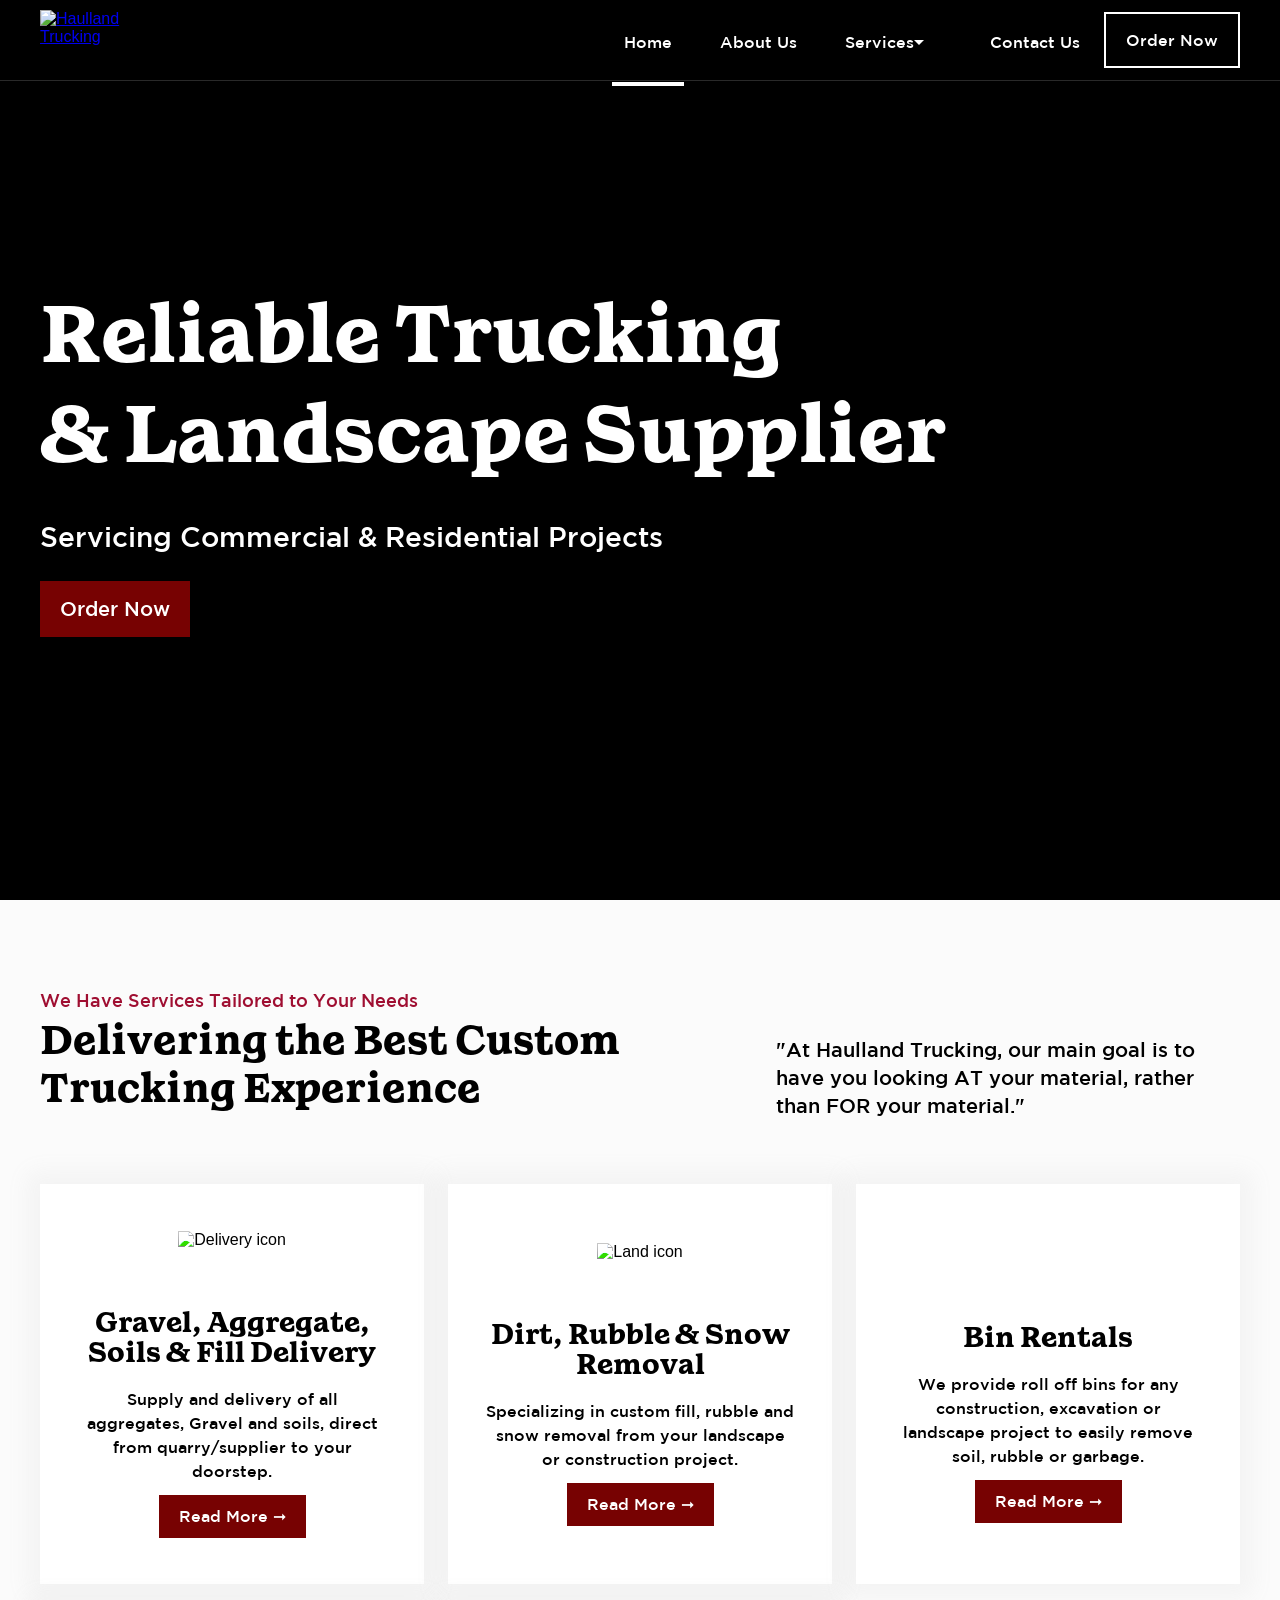
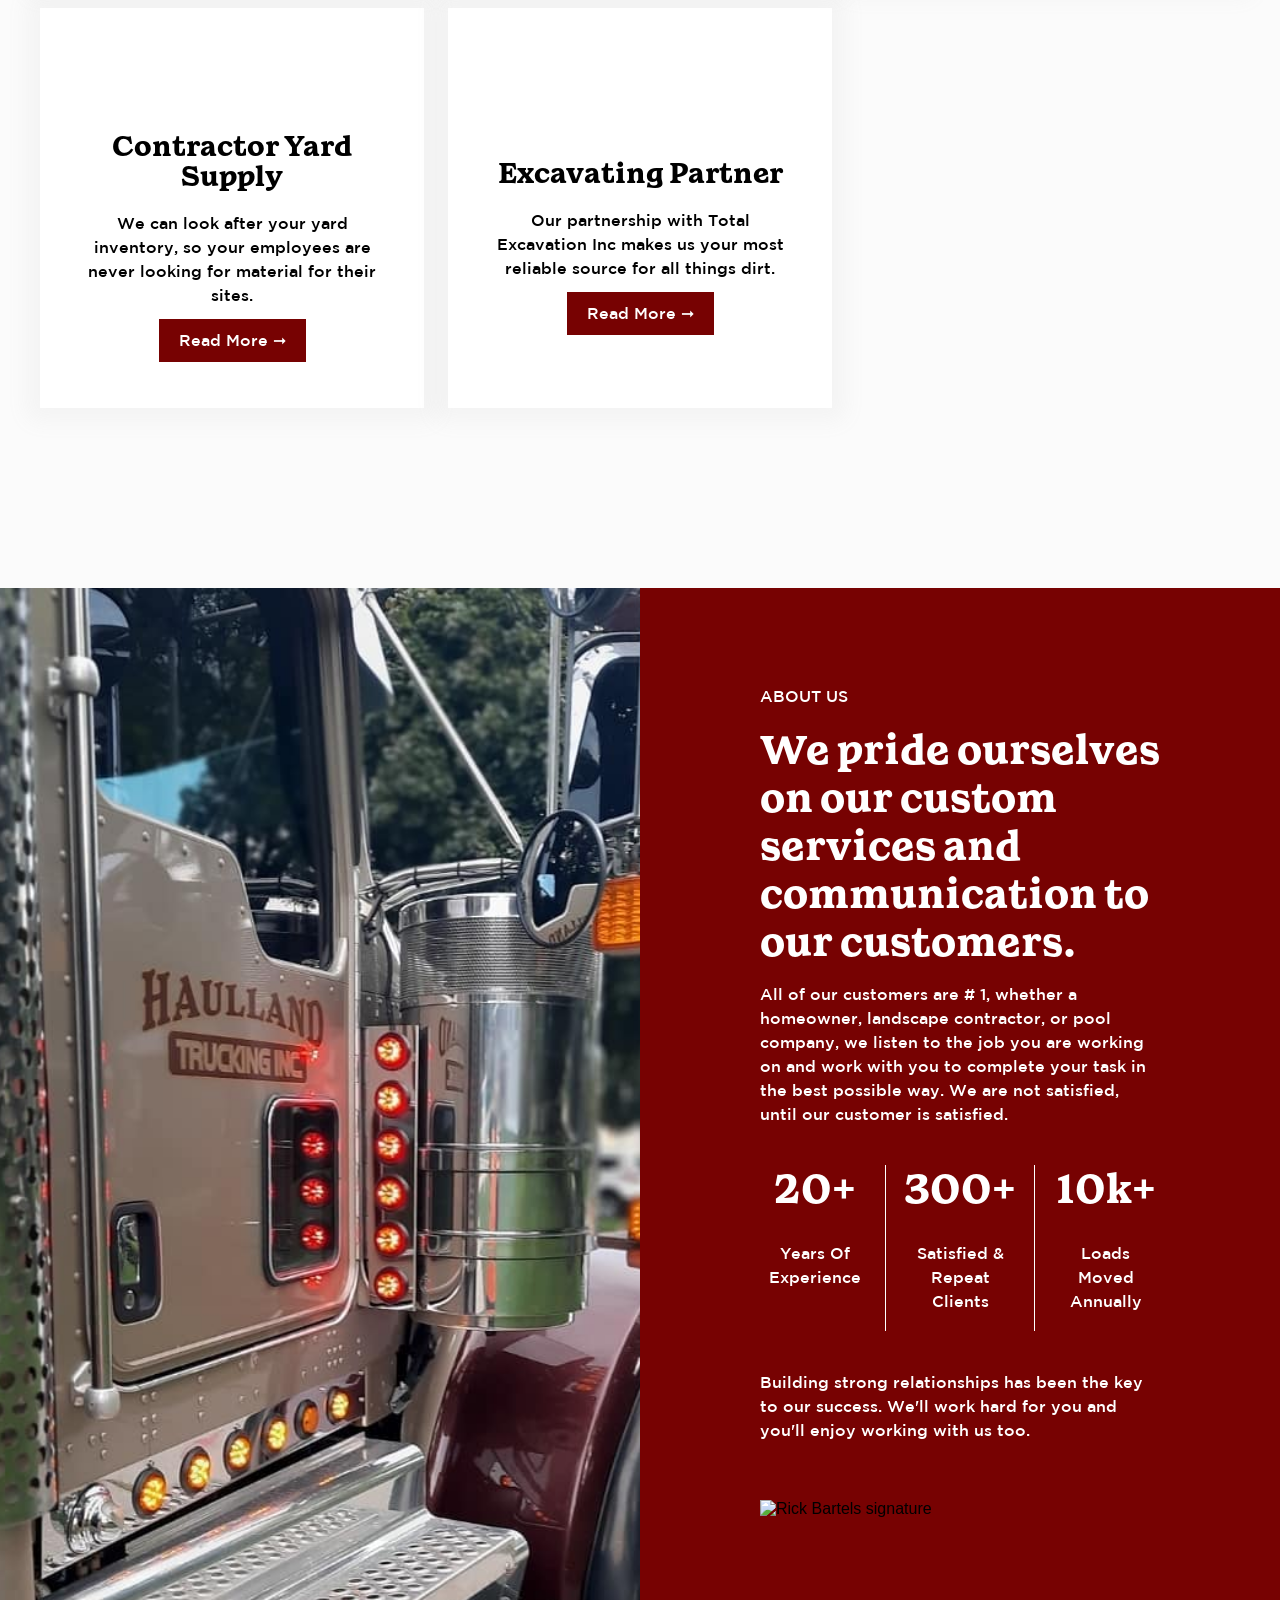
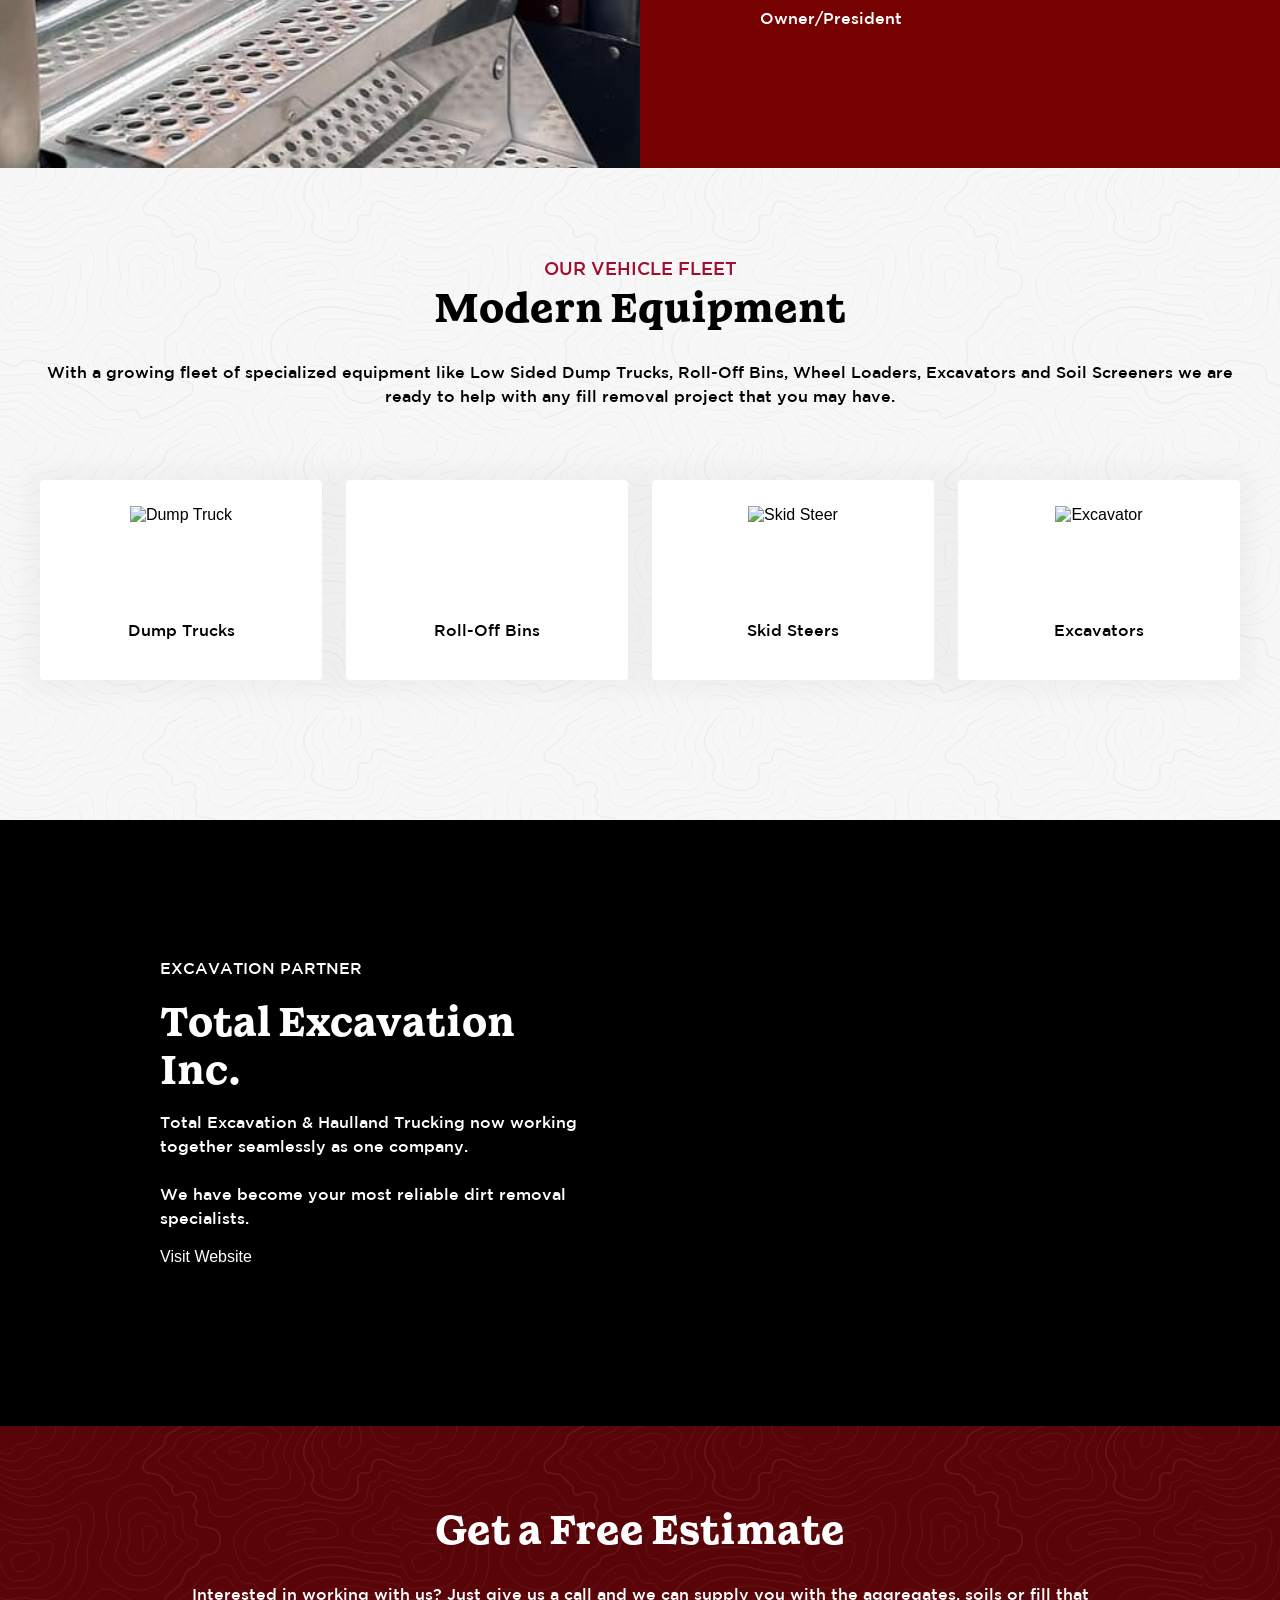
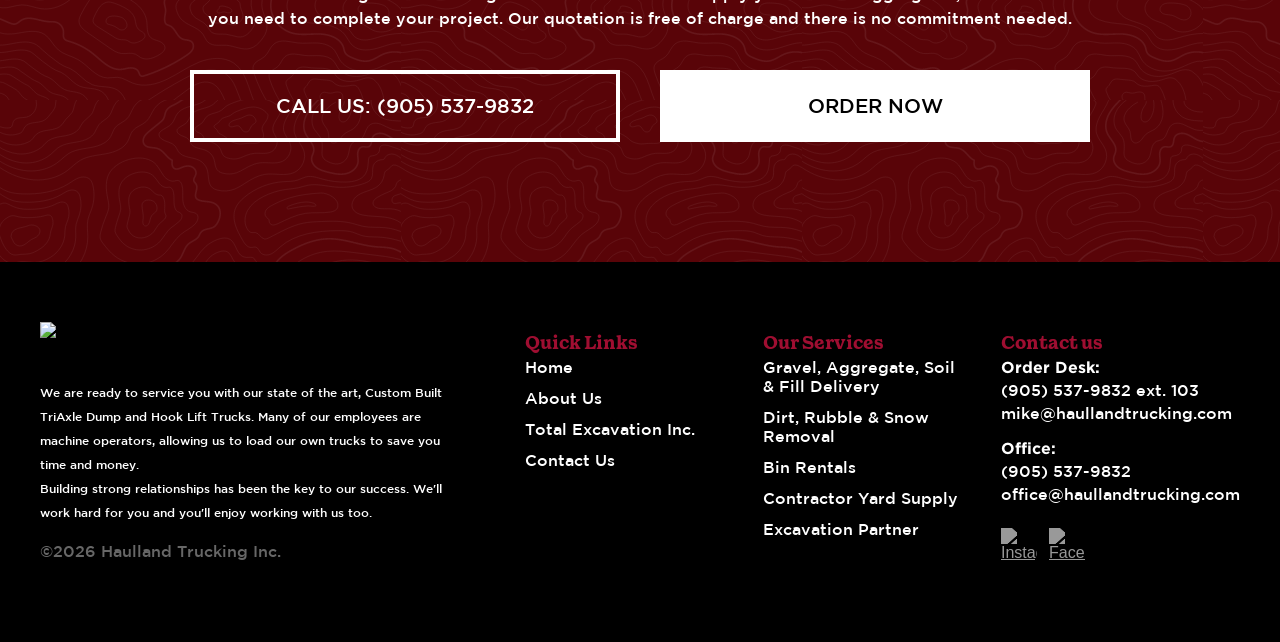
==== commit 55a239cd: "Update phone numbers to (905) 537-9832 across all pages - Footer order desk: (905) 537-9832 ext. 103" ====
--- a/index.html
+++ b/index.html
@@ -13,8 +13,8 @@
   <meta name="twitter:description" content="Hamilton's reliable trucking and landscape supplier. Gravel, aggregate & soil delivery, dirt & rubble removal, roll-off bin rentals, and contractor yard supply across Hamilton, Burlington, Niagara & GTA.">
   <meta name="twitter:image" content="images/IMG-20210118-WA0021.jpg">
   <meta name="viewport" content="width=device-width, initial-scale=1">
-  <link rel="shortcut icon" href="images/favicon.jpg" type="image/x-icon">
-  <link rel="apple-touch-icon" href="images/webclip.jpg">
+  <link rel="shortcut icon" href="https://res.cloudinary.com/du0witbcr/image/upload/haulland-trucking/favicon.jpg" type="image/x-icon">
+  <link rel="apple-touch-icon" href="https://res.cloudinary.com/du0witbcr/image/upload/haulland-trucking/webclip.jpg">
   <link rel="preconnect" href="https://fonts.googleapis.com">
   <link rel="preconnect" href="https://fonts.gstatic.com" crossorigin>
   <link href="https://fonts.googleapis.com/css2?family=Great+Vibes&display=swap" rel="stylesheet">
@@ -38,7 +38,7 @@
     "name": "Haulland Trucking Inc.",
     "description": "Reliable trucking and landscape supplier servicing Hamilton and the surrounding area. We offer gravel, aggregate and soil delivery, dirt and rubble removal, roll-off bin rentals, contractor yard supply, and excavation partner services.",
     "url": "https://haullandtrucking.com",
-    "telephone": "+12897688710",
+    "telephone": "+19055379832",
     "email": "mike@haullandtrucking.com",
     "logo": "https://haullandtrucking.com/images/Haulland-Full-Logo.svg",
     "image": "https://haullandtrucking.com/images/IMG-20210118-WA0021.jpg",
@@ -97,6 +97,8 @@
     "priceRange": "$$"
   }
   </script>
+  <link rel="canonical" href="https://www.haullandtrucking.com/">
+  <meta property="og:url" content="https://www.haullandtrucking.com/">
 </head>
 <body>
 
@@ -104,26 +106,26 @@
   <header id="nav" class="sticky-nav">
     <div class="nav-grid">
       <div class="nav-holder">
-        <a href="index.html" class="nav-logo-link active">
+        <a href="/" class="nav-logo-link active">
           <img src="https://res.cloudinary.com/du0witbcr/image/upload/haulland-trucking/Haulland-Full-Logo.svg" alt="Haulland Trucking" class="nav-logo">
         </a>
         <nav class="nav-menu" role="navigation">
-          <a href="index.html" class="nav-link active">Home</a>
-          <a href="about-us.html" class="nav-link">About Us</a>
+          <a href="/" class="nav-link active">Home</a>
+          <a href="/about-us" class="nav-link">About Us</a>
           <div class="nav-link nav-dropdown-wrap">
             <div class="nav-link---inner">
               <div>Services</div>
               <div class="icon"></div>
             </div>
             <nav class="nav-dropdown">
-              <a href="aggregate-gravel-soil-delivery.html" class="dropdown-link">Gravel, Aggregate, Soil &amp; Fill Delivery</a>
-              <a href="dirt-rubble-snow-removal.html" class="dropdown-link">Dirt, Rubble &amp; Snow Removal</a>
-              <a href="bin-rentals.html" class="dropdown-link">Bin Rentals</a>
-              <a href="contractor-yard-supply.html" class="dropdown-link">Contractor Yard Supply</a>
-              <a href="excavation-partner.html" class="dropdown-link">Excavation</a>
+              <a href="/aggregate-gravel-soil-delivery" class="dropdown-link">Gravel, Aggregate, Soil &amp; Fill Delivery</a>
+              <a href="/dirt-rubble-snow-removal" class="dropdown-link">Dirt, Rubble &amp; Snow Removal</a>
+              <a href="/bin-rentals" class="dropdown-link">Bin Rentals</a>
+              <a href="/contractor-yard-supply" class="dropdown-link">Contractor Yard Supply</a>
+              <a href="/excavation-partner" class="dropdown-link">Excavation</a>
             </nav>
           </div>
-          <a href="contact-us.html" class="nav-link">Contact Us</a>
+          <a href="/contact-us" class="nav-link">Contact Us</a>
           <a href="#" class="brokrete-trigger nav btn">Order Now</a>
         </nav>
         <button class="menu-button" aria-label="Toggle navigation">
@@ -164,7 +166,7 @@
             <img src="https://res.cloudinary.com/du0witbcr/image/upload/haulland-trucking/Deliver.png" loading="lazy" alt="Delivery icon" class="service-icon">
             <h3>Gravel, Aggregate, Soils &amp; Fill Delivery</h3>
             <p>Supply and delivery of all aggregates, Gravel and soils, direct from quarry/supplier to your doorstep.</p>
-            <a href="aggregate-gravel-soil-delivery.html" class="button-orange-small btn">Read More &#10142;</a>
+            <a href="/aggregate-gravel-soil-delivery" class="button-orange-small btn">Read More &#10142;</a>
           </div>
         </div>
         <div class="service-tile">
@@ -172,7 +174,7 @@
             <img src="https://res.cloudinary.com/du0witbcr/image/upload/haulland-trucking/Land.png" loading="lazy" alt="Land icon" class="service-icon">
             <h3>Dirt, Rubble &amp; Snow Removal</h3>
             <p class="paragraph-2">Specializing in custom fill, rubble and snow removal from your landscape or construction project.</p>
-            <a href="dirt-rubble-snow-removal.html" class="button-orange-small btn">Read More &#10142;</a>
+            <a href="/dirt-rubble-snow-removal" class="button-orange-small btn">Read More &#10142;</a>
           </div>
         </div>
         <div class="service-tile _4">
@@ -180,7 +182,7 @@
             <img src="https://res.cloudinary.com/du0witbcr/image/upload/haulland-trucking/Bin-Copy.png" loading="lazy" sizes="(max-width: 531px) 100vw, 531px" srcset="https://res.cloudinary.com/du0witbcr/image/upload/w_500/haulland-trucking/Bin-Copy.png 500w, https://res.cloudinary.com/du0witbcr/image/upload/haulland-trucking/Bin-Copy.png 531w" alt="Bin icon" class="service-icon">
             <h3>Bin Rentals</h3>
             <p>We provide roll off bins for any construction, excavation or landscape project to easily remove soil, rubble or garbage.</p>
-            <a href="bin-rentals.html" class="button-orange-small btn">Read More &#10142;</a>
+            <a href="/bin-rentals" class="button-orange-small btn">Read More &#10142;</a>
           </div>
         </div>
         <div class="service-tile _3">
@@ -188,7 +190,7 @@
             <img src="https://res.cloudinary.com/du0witbcr/image/upload/haulland-trucking/Storage.png" loading="lazy" sizes="(max-width: 664px) 100vw, 664px" srcset="https://res.cloudinary.com/du0witbcr/image/upload/w_500/haulland-trucking/Storage.png 500w, https://res.cloudinary.com/du0witbcr/image/upload/haulland-trucking/Storage.png 664w" alt="Storage icon" class="service-icon">
             <h3>Contractor Yard Supply</h3>
             <p>We can look after your yard inventory, so your employees are never looking for material for their sites.</p>
-            <a href="contractor-yard-supply.html" class="button-orange-small btn">Read More &#10142;</a>
+            <a href="/contractor-yard-supply" class="button-orange-small btn">Read More &#10142;</a>
           </div>
         </div>
         <div class="service-tile _5">
@@ -196,7 +198,7 @@
             <img src="https://res.cloudinary.com/du0witbcr/image/upload/haulland-trucking/Exc.png" loading="lazy" sizes="(max-width: 712px) 100vw, 712px" srcset="https://res.cloudinary.com/du0witbcr/image/upload/w_500/haulland-trucking/Exc.png 500w, https://res.cloudinary.com/du0witbcr/image/upload/haulland-trucking/Exc.png 712w" alt="Excavation icon" class="service-icon">
             <h3>Excavating Partner</h3>
             <p>Our partnership with Total Excavation Inc makes us your most reliable source for all things dirt.</p>
-            <a href="excavation-partner.html" class="button-orange-small btn">Read More &#10142;</a>
+            <a href="/excavation-partner" class="button-orange-small btn">Read More &#10142;</a>
           </div>
         </div>
       </div>
@@ -293,7 +295,7 @@
       <h2 class="h2-white">Get a Free Estimate</h2>
       <p class="paragraph-white margin-40-bottom">Interested in working with us? Just give us a call and we can supply you with the aggregates, soils or fill that you need to complete your project. Our quotation is free of charge and there is no commitment needed.</p>
       <div class="horizontal-2-grid">
-        <a href="tel:289-768-8710" class="hollow-cta border btn">CALL US: 289-768-8710</a>
+        <a href="tel:+19055379832" class="hollow-cta border btn mobile-only">CALL US: (905) 537-9832</a>
         <a href="#" class="brokrete-trigger white btn">ORDER NOW</a>
       </div>
     </div>
@@ -310,26 +312,26 @@
         </div>
         <div class="vertical-holder">
           <h4 class="h4-orange">Quick Links</h4>
-          <a href="index.html" class="footer-link active">Home</a>
-          <a href="about-us.html" class="footer-link">About Us</a>
+          <a href="/" class="footer-link active">Home</a>
+          <a href="/about-us" class="footer-link">About Us</a>
           <a href="https://totalexcavation.ca" class="footer-link">Total Excavation Inc.</a>
-          <a href="contact-us.html" class="footer-link">Contact Us</a>
+          <a href="/contact-us" class="footer-link">Contact Us</a>
         </div>
         <div class="vertical-holder">
           <h4 class="h4-orange">Our Services</h4>
-          <a href="aggregate-gravel-soil-delivery.html" class="footer-link">Gravel, Aggregate, Soil &amp; Fill Delivery</a>
-          <a href="dirt-rubble-snow-removal.html" class="footer-link">Dirt, Rubble &amp; Snow Removal</a>
-          <a href="bin-rentals.html" class="footer-link">Bin Rentals</a>
-          <a href="contractor-yard-supply.html" class="footer-link">Contractor Yard Supply</a>
-          <a href="excavation-partner.html" class="footer-link">Excavation Partner</a>
+          <a href="/aggregate-gravel-soil-delivery" class="footer-link">Gravel, Aggregate, Soil &amp; Fill Delivery</a>
+          <a href="/dirt-rubble-snow-removal" class="footer-link">Dirt, Rubble &amp; Snow Removal</a>
+          <a href="/bin-rentals" class="footer-link">Bin Rentals</a>
+          <a href="/contractor-yard-supply" class="footer-link">Contractor Yard Supply</a>
+          <a href="/excavation-partner" class="footer-link">Excavation Partner</a>
         </div>
         <div class="vertical-holder">
           <h4 class="h4-orange">Contact us</h4>
           <div class="font-14-white-bold">Order Desk:</div>
-          <a href="tel:+1-289-768-8710" class="footer-link margin-4-bottom">289-768-8710</a>
+          <a href="tel:+19055379832" class="footer-link margin-4-bottom">(905) 537-9832 ext. 103</a>
           <a href="mailto:mike@haullandtrucking.com?subject=Order%20Inquiry" class="footer-link margin-12-bottom">mike@haullandtrucking.com</a>
           <div class="font-14-white-bold">Office:</div>
-          <a href="tel:+1-289-768-9161" class="footer-link margin-4-bottom">289-768-9161</a>
+          <a href="tel:+19055379832" class="footer-link margin-4-bottom">(905) 537-9832</a>
           <a href="mailto:office@haullandtrucking.com?subject=Hello" class="footer-link">office@haullandtrucking.com</a>
           <div class="social-icon-wrap">
             <a href="https://www.instagram.com/haullandtrucking/" class="social-link-2">
--- a/css/haulland.css
+++ b/css/haulland.css
@@ -1868,6 +1868,7 @@
 }
 
 .mobile-phone-link { display: none; }
+.mobile-only { display: none; }
 
 @media screen and (max-width: 767px) {
   .sticky-nav {
@@ -2683,6 +2684,8 @@
     border-bottom-width: 1px;
     border-bottom-color: rgba(255,255,255,0.1);
   }
+
+  .mobile-only { display: block; }
 
   /* Mobile phone number link */
   .mobile-phone-link {
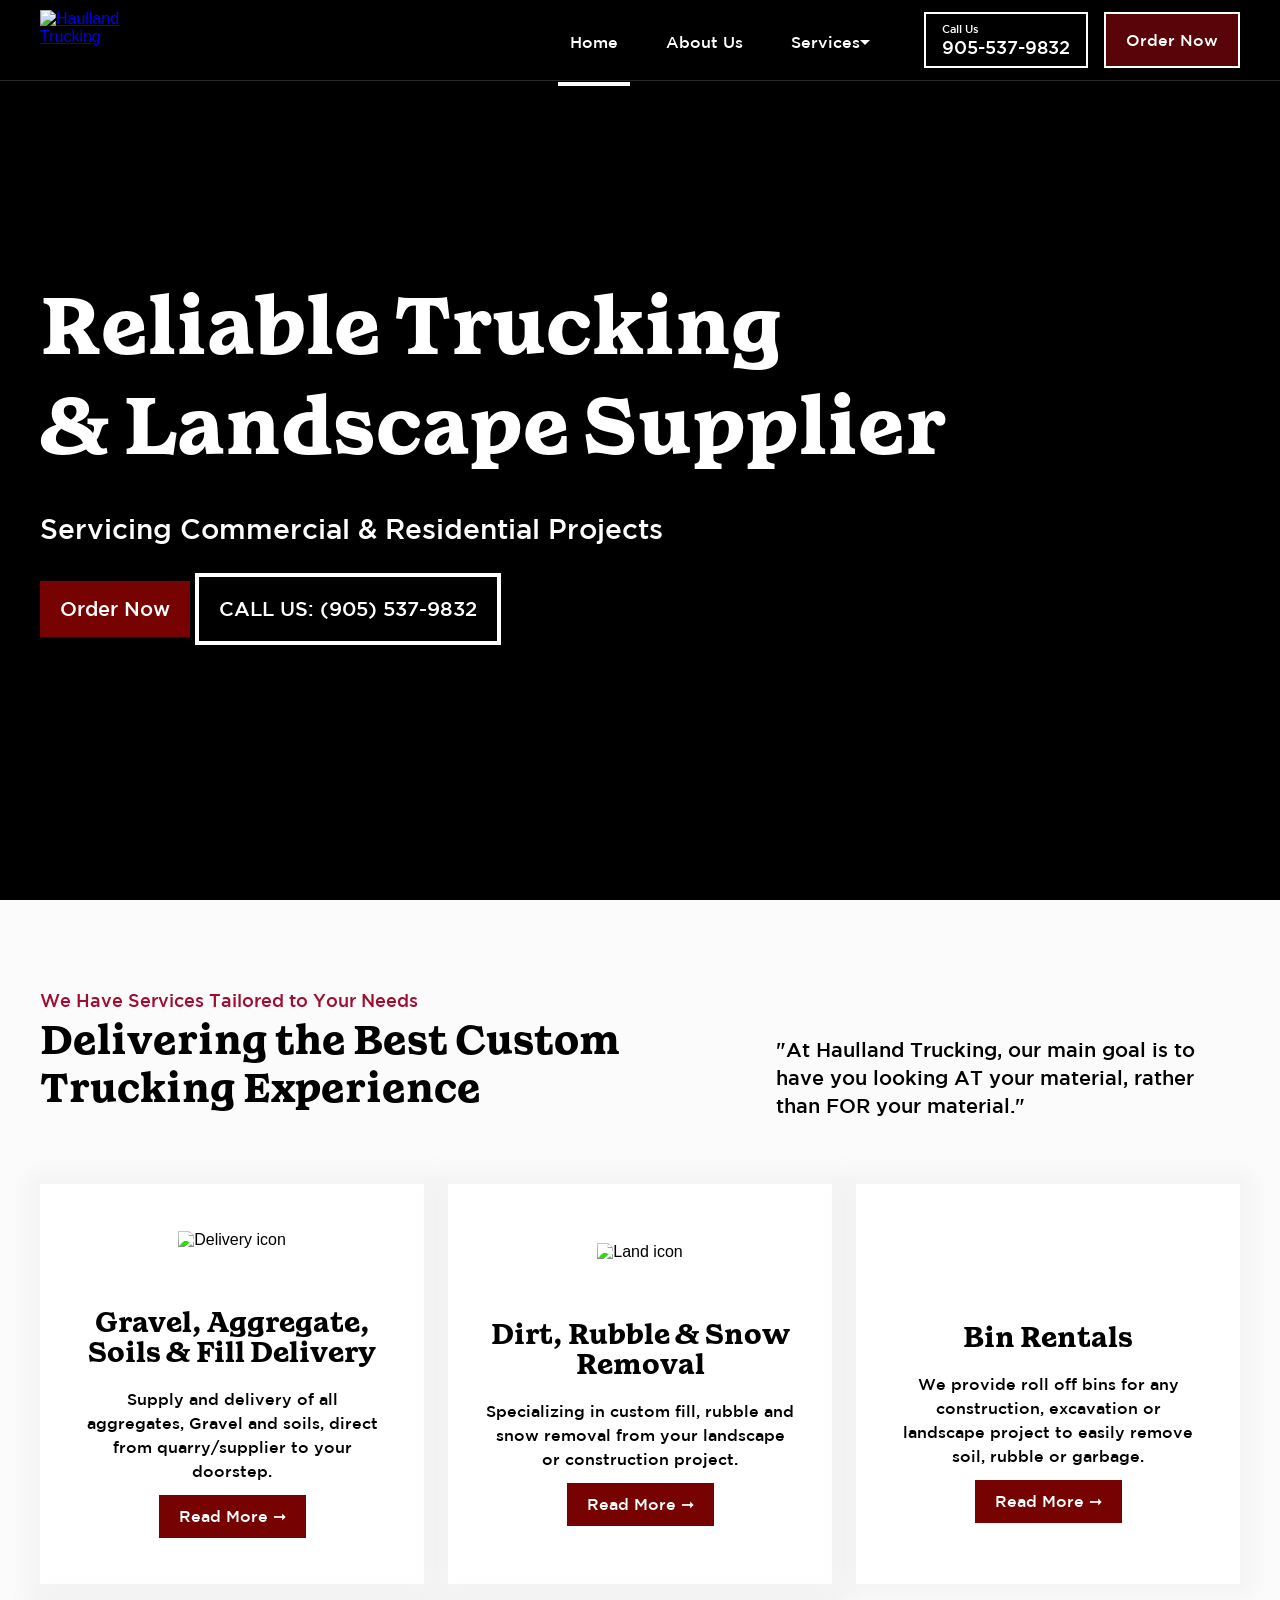
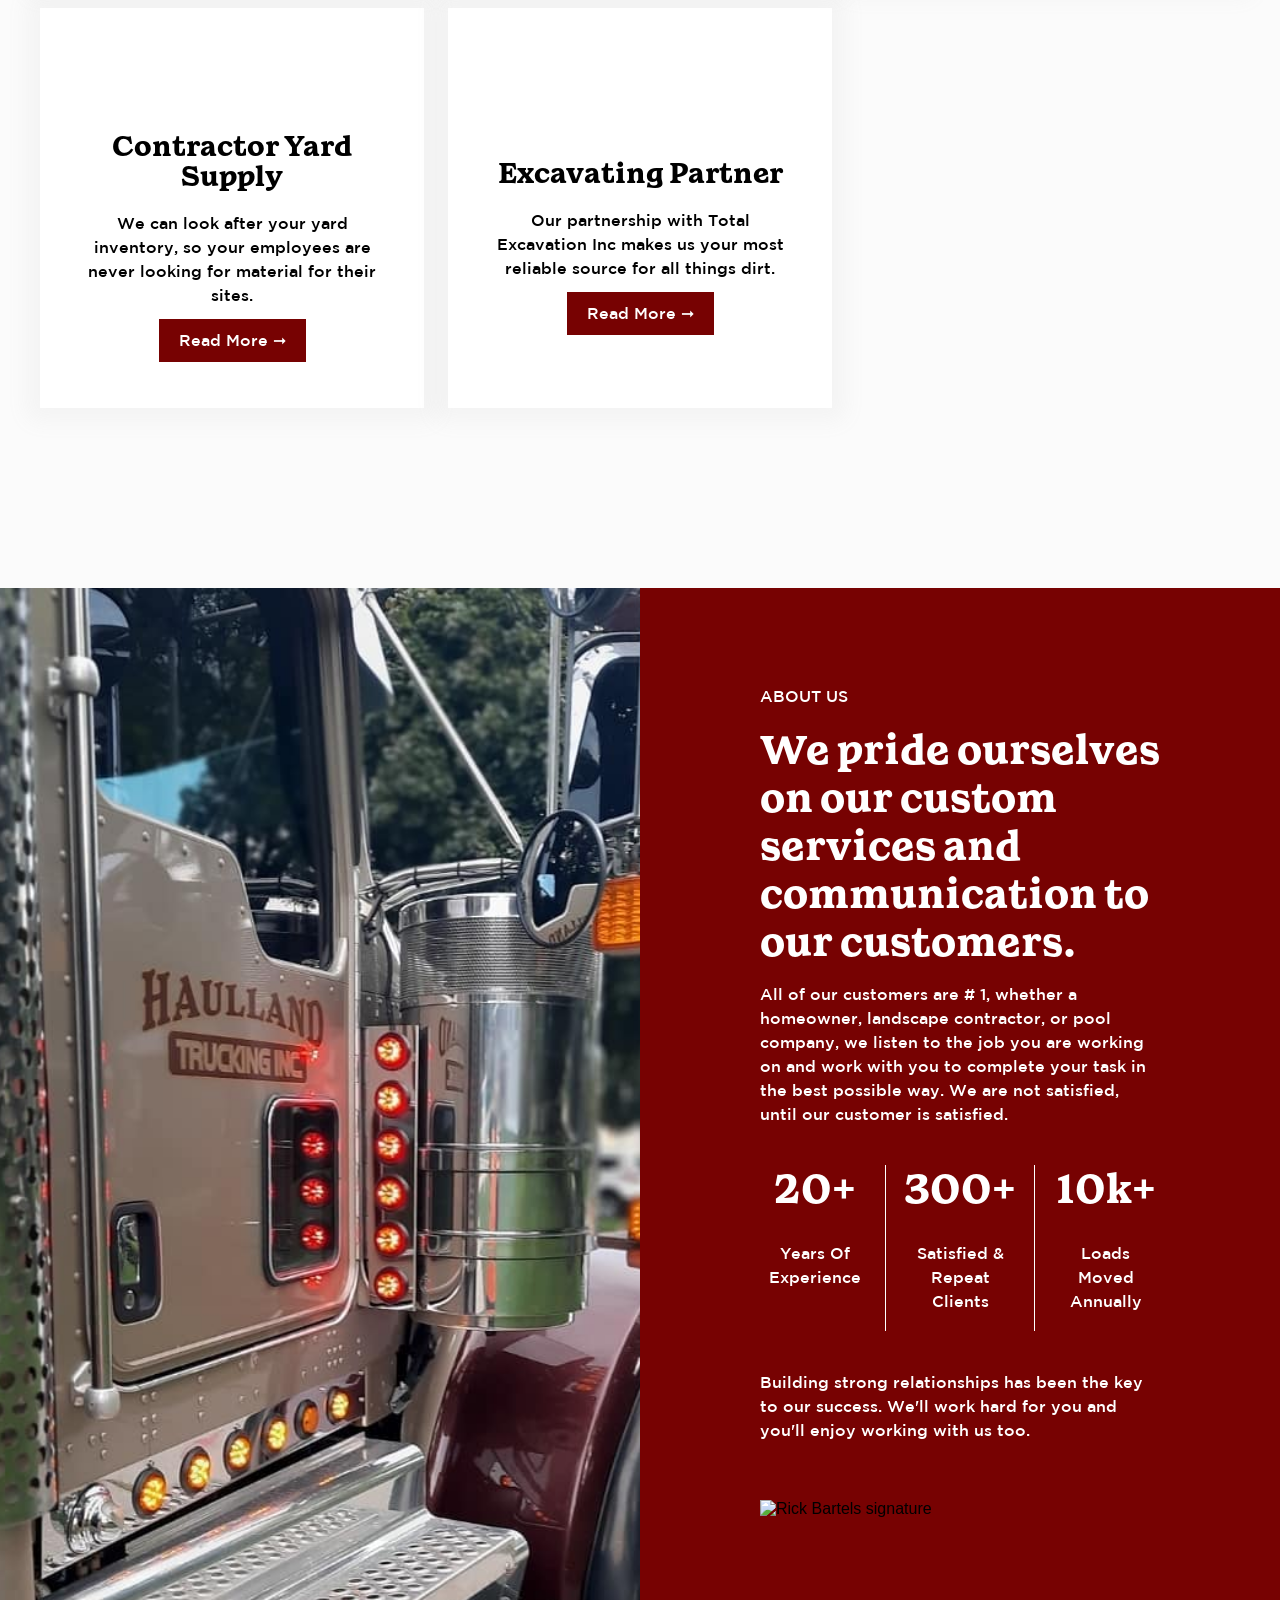
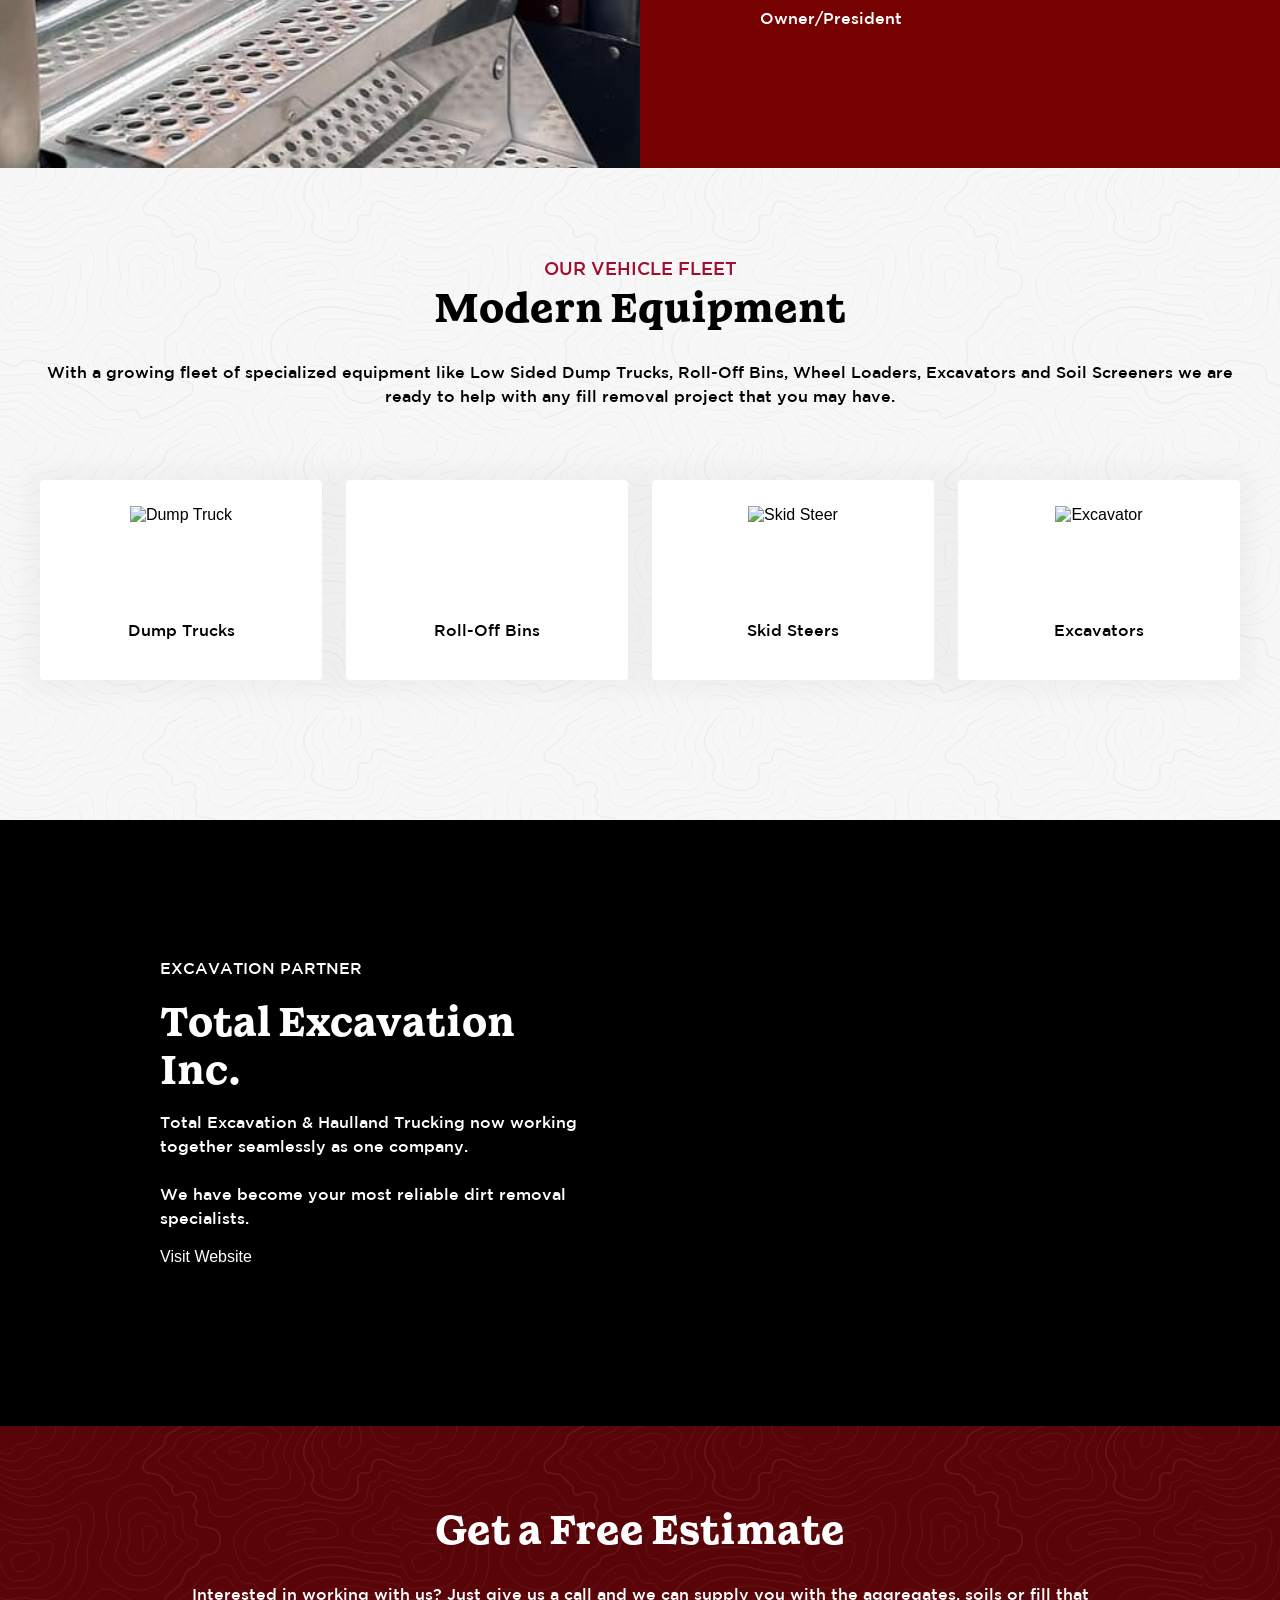
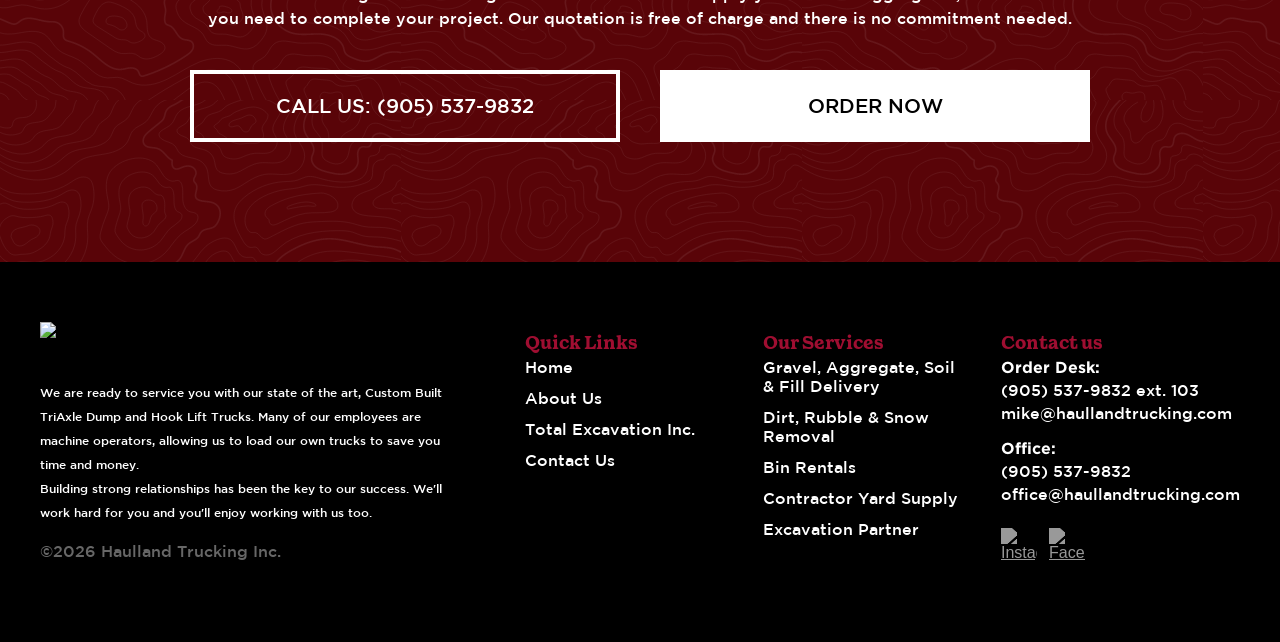
==== commit c272a1f1: "Replace header Contact Us link with Call Us CTA; fix mobile CTA buttons - Header "Call Us" CTA on al" ====
--- a/index.html
+++ b/index.html
@@ -125,7 +125,7 @@
               <a href="/excavation-partner" class="dropdown-link">Excavation</a>
             </nav>
           </div>
-          <a href="/contact-us" class="nav-link">Contact Us</a>
+          <a href="/contact-us" class="nav-call-cta btn" data-tel="tel:+19055379832"><span class="nav-call-label">Call Us</span><span class="nav-call-number">905-537-9832</span></a>
           <a href="#" class="brokrete-trigger nav btn">Order Now</a>
         </nav>
         <button class="menu-button" aria-label="Toggle navigation">
@@ -140,7 +140,10 @@
     <div class="hero-holder">
       <h1 class="heading">Reliable Trucking <br>&amp; Landscape Supplier</h1>
       <p class="hero-paragraph">Servicing Commercial &amp; Residential Projects</p>
-      <a href="#" class="brokrete-trigger btn">Order Now</a>
+      <div class="hero-cta-group">
+        <a href="#" class="brokrete-trigger btn">Order Now</a>
+        <a href="tel:+19055379832" class="hollow-cta border btn mobile-only">CALL US: (905) 537-9832</a>
+      </div>
     </div>
     <div class="bg-video-wrap">
       <video autoplay loop muted playsinline poster="https://res.cloudinary.com/du0witbcr/image/upload/haulland-trucking/Haulland-poster-00001.jpg">
--- a/css/haulland.css
+++ b/css/haulland.css
@@ -1867,7 +1867,6 @@
   margin-bottom: 60px;
 }
 
-.mobile-phone-link { display: none; }
 .mobile-only { display: none; }
 
 @media screen and (max-width: 767px) {
@@ -2686,26 +2685,6 @@
   }
 
   .mobile-only { display: block; }
-
-  /* Mobile phone number link */
-  .mobile-phone-link {
-    display: flex;
-    align-items: center;
-    gap: 10px;
-    color: var(--white) !important;
-    font-family: Gotham, sans-serif;
-    font-size: 18px;
-    font-weight: 700;
-    padding: 16px 20px;
-    border-bottom: 1px solid rgba(255,255,255,0.1);
-    text-decoration: none;
-    letter-spacing: 0.5px;
-  }
-
-  .mobile-phone-link:hover {
-    background-color: rgba(255,255,255,0.04);
-    color: var(--white) !important;
-  }
 
   /* Mobile Order Now button */
   .brokrete-trigger.nav {
@@ -2833,3 +2812,86 @@
   cursor: pointer;
   line-height: 1;
 }
+
+/* Header "Call Us" CTA */
+.nav-call-cta {
+  display: flex;
+  flex-direction: column;
+  justify-content: center;
+  border: 2px solid var(--white);
+  background-color: #0000;
+  margin-left: 12px;
+  margin-right: 16px;
+  padding: 8px 16px;
+  font-family: Gotham, sans-serif;
+  color: var(--white);
+  transition: background-color .2s;
+}
+
+.nav-call-cta:hover {
+  background-color: var(--maroon);
+}
+
+.nav-call-label {
+  font-size: 11px;
+  font-weight: 500;
+  line-height: 14px;
+}
+
+.nav-call-number {
+  font-size: 18px;
+  font-weight: 500;
+  line-height: 22px;
+  white-space: nowrap;
+}
+
+.brokrete-trigger.nav {
+  background-color: var(--maroon);
+}
+
+.brokrete-trigger.nav:hover {
+  background-color: var(--maroon2);
+}
+
+@media screen and (max-width: 767px) {
+  .nav-call-cta {
+    flex-direction: row;
+    justify-content: flex-start;
+    align-items: center;
+    gap: 8px;
+    margin: 0;
+    padding: 16px 20px;
+    border: 0;
+    border-bottom: 1px solid rgba(255,255,255,0.1);
+  }
+
+  .nav-call-cta:hover {
+    background-color: rgba(255,255,255,0.04);
+  }
+
+  .nav-call-label,
+  .nav-call-number {
+    font-size: 18px;
+    font-weight: 700;
+    line-height: 24px;
+  }
+
+  .nav-call-label::after {
+    content: ":";
+  }
+
+  /* Stacked full-width CTA buttons (hero + Free Estimate section) */
+  .hero-cta-group {
+    display: flex;
+    flex-direction: column;
+    gap: 16px;
+    width: 100%;
+  }
+
+  .hero-cta-group .btn,
+  .horizontal-2-grid > .btn {
+    box-sizing: border-box;
+    width: 100%;
+    text-align: center;
+  }
+}
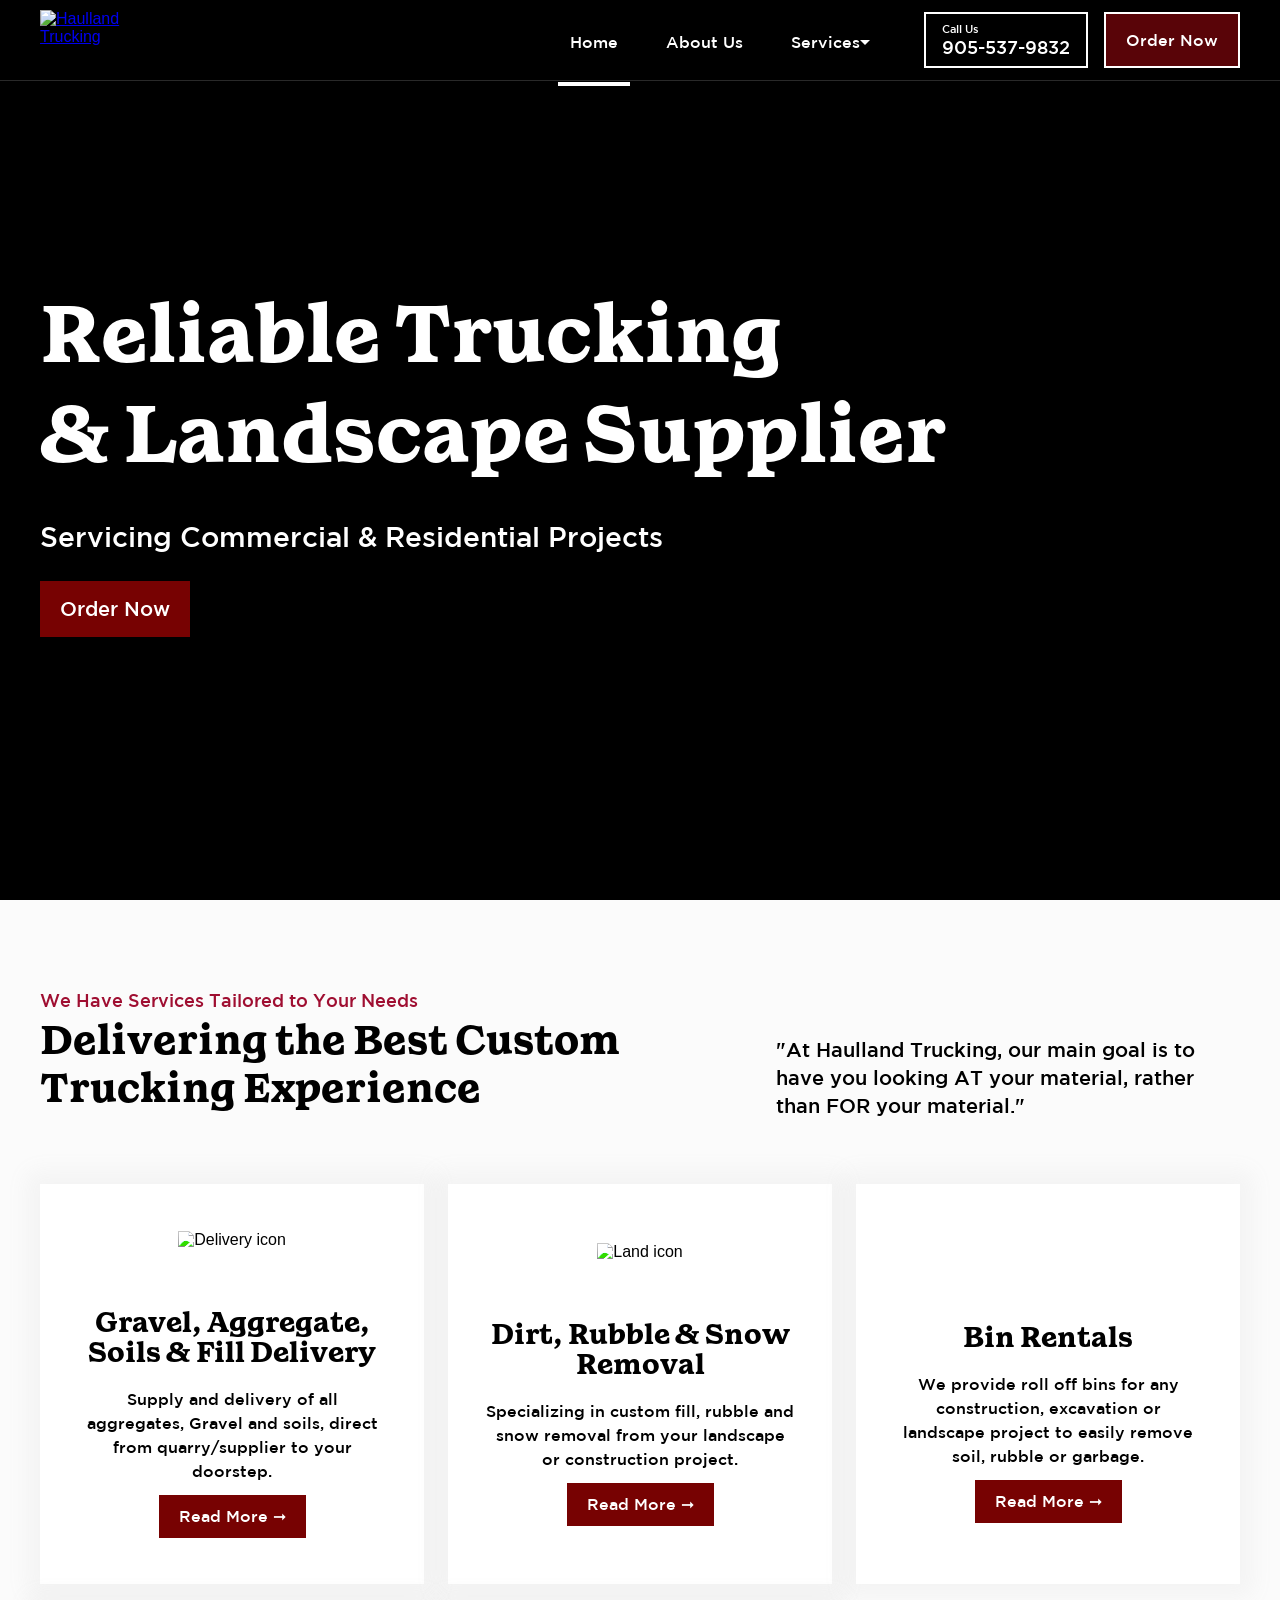
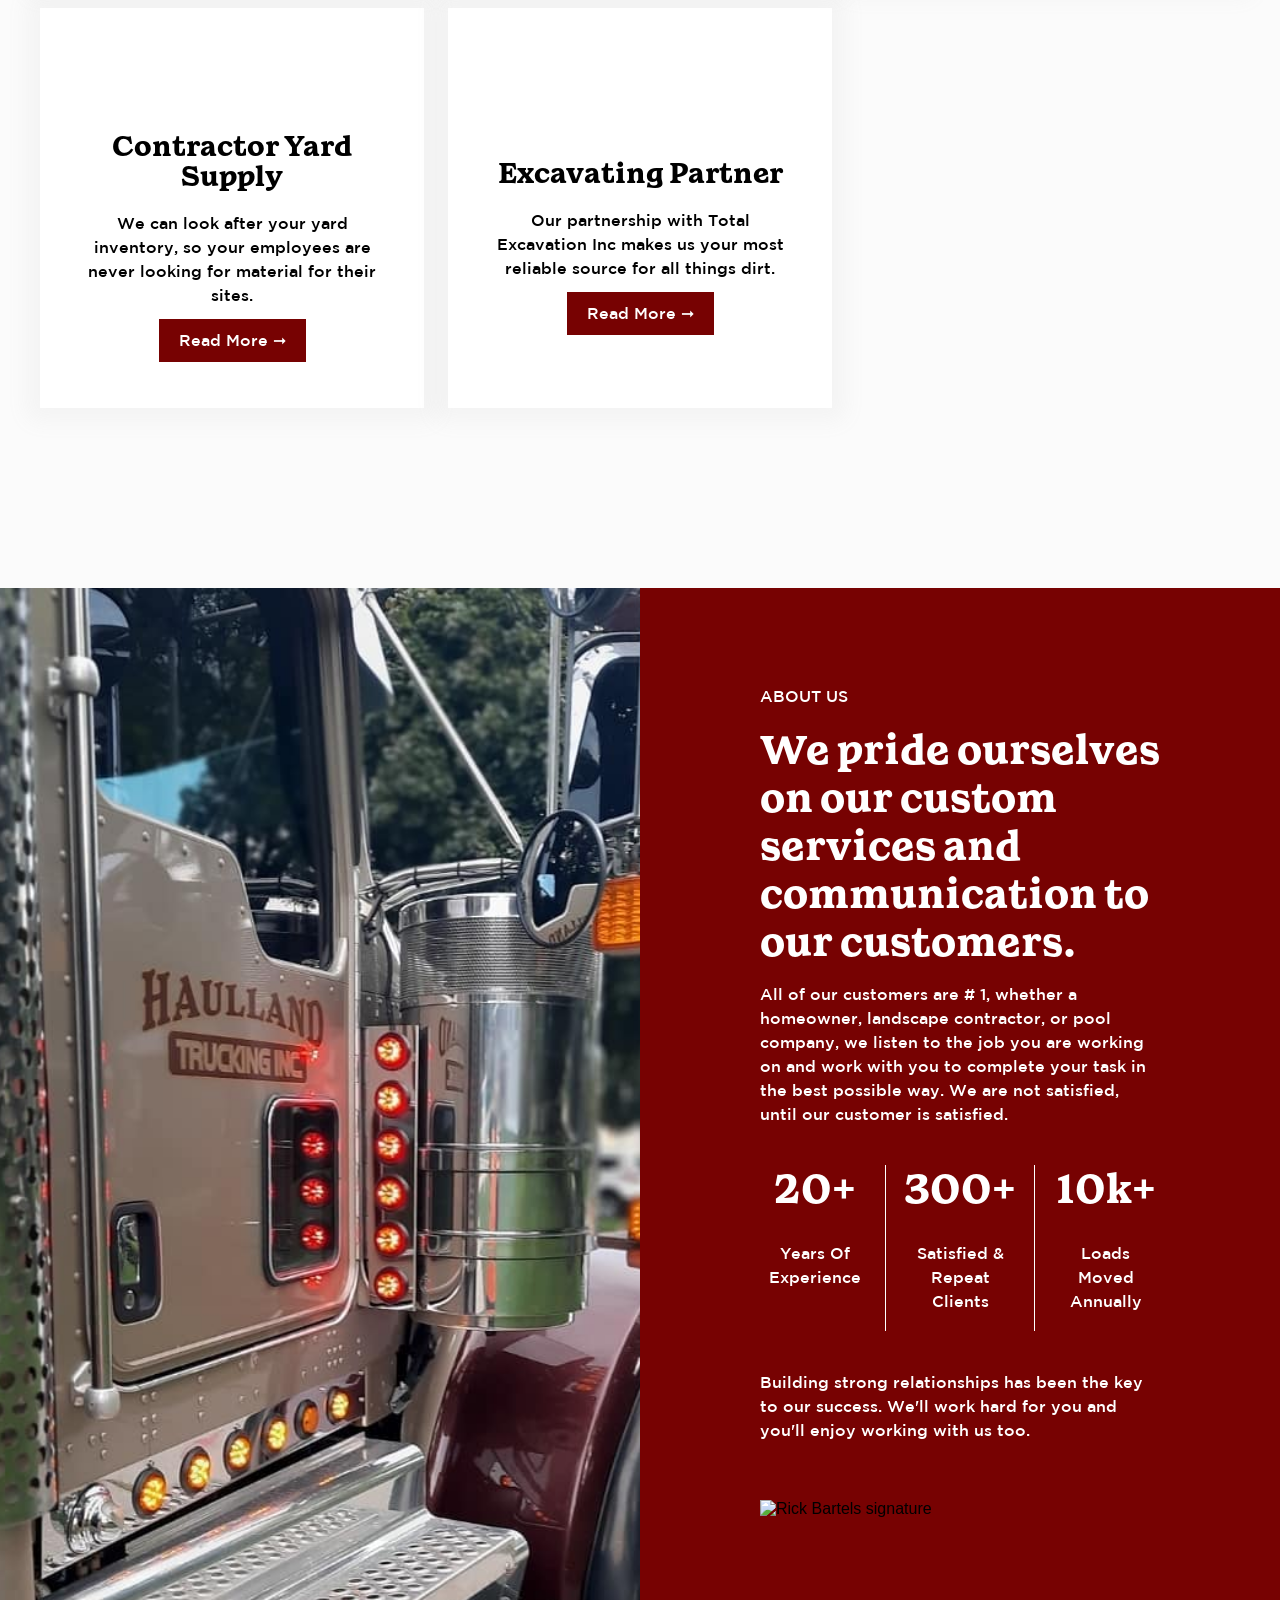
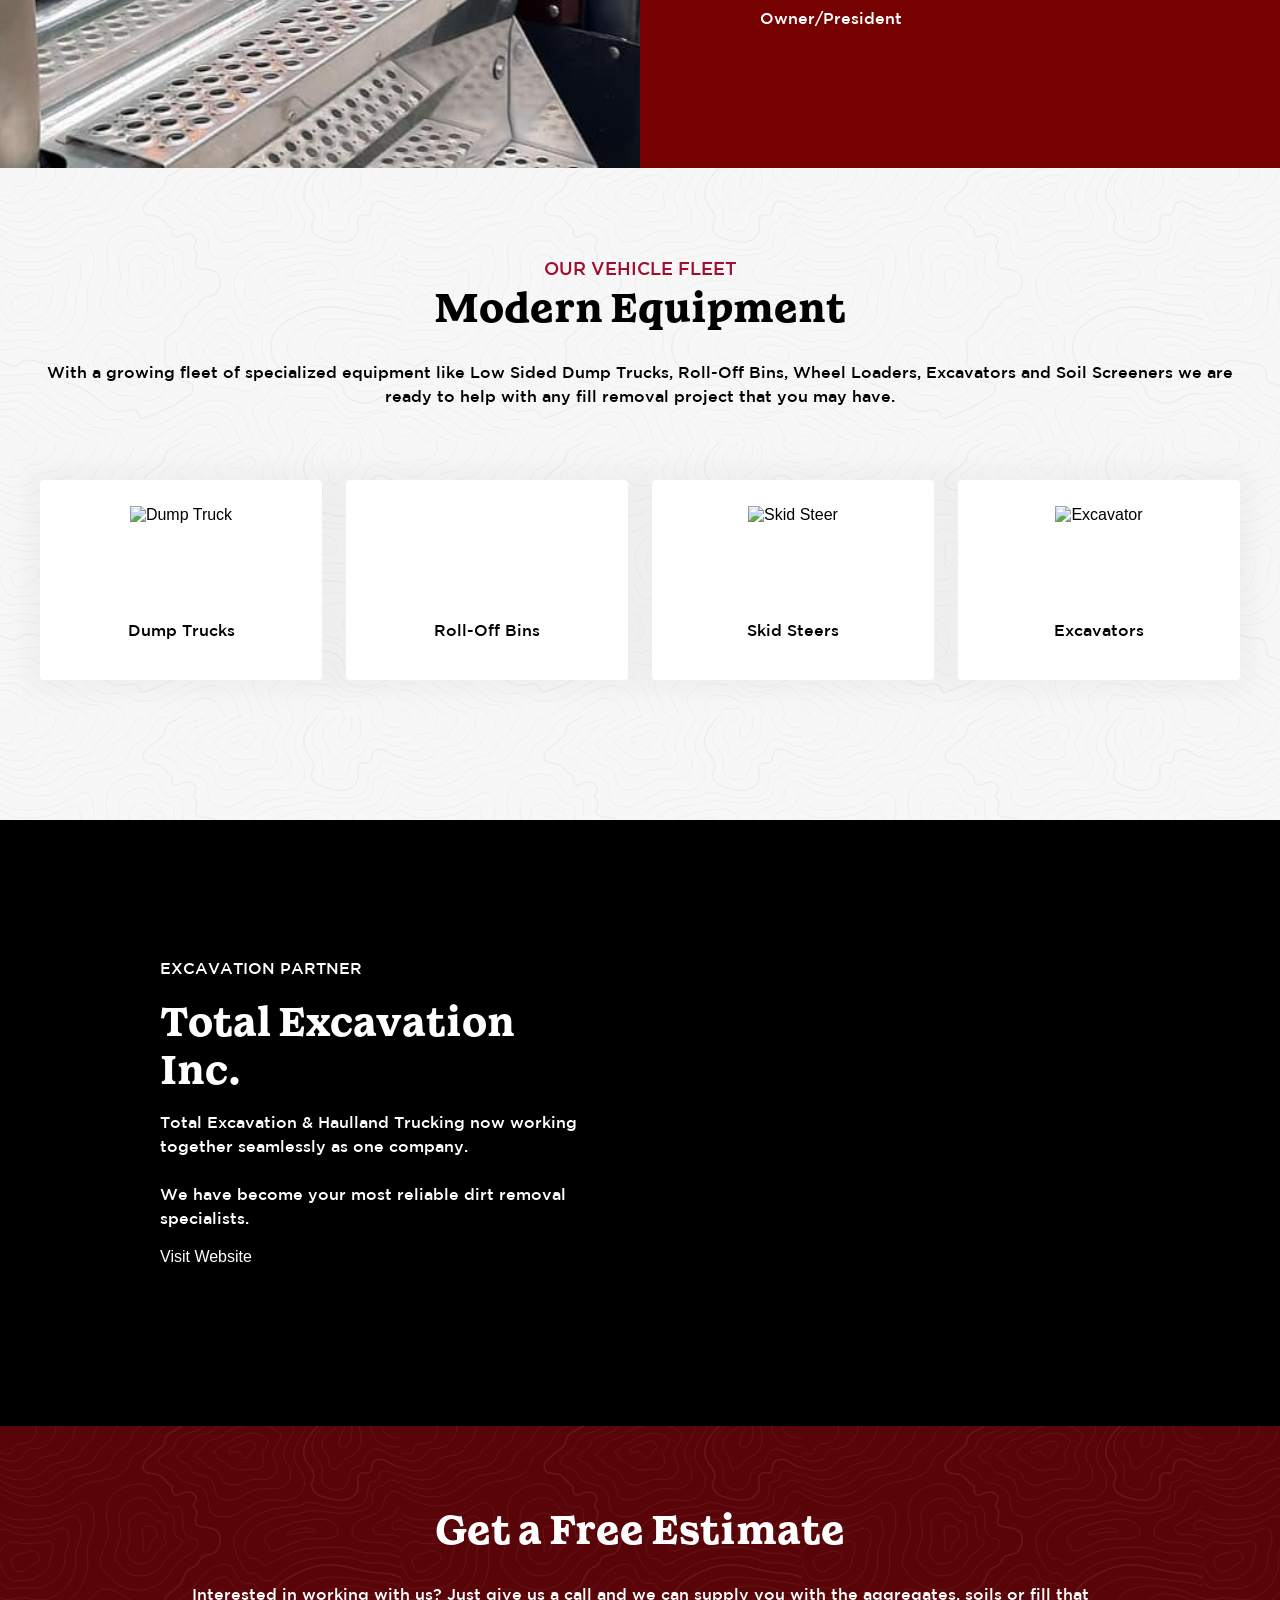
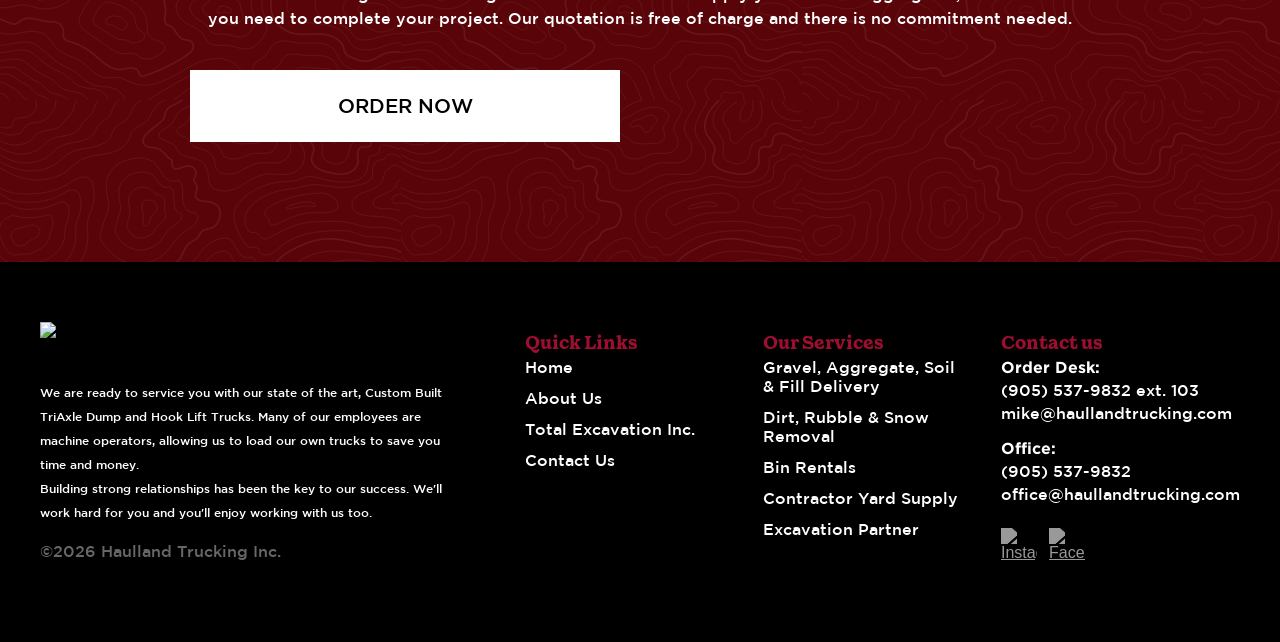
==== commit cd5ceb47: "Fix mobile hero CTAs, restore mobile menu phone link, bust asset cache - Hero Call Us button: mobile" ====
--- a/index.html
+++ b/index.html
@@ -19,7 +19,7 @@
   <link rel="preconnect" href="https://fonts.gstatic.com" crossorigin>
   <link href="https://fonts.googleapis.com/css2?family=Great+Vibes&display=swap" rel="stylesheet">
   <link href="css/normalize.css" rel="stylesheet">
-  <link href="css/haulland.css" rel="stylesheet">
+  <link href="css/haulland.css?v=20261007" rel="stylesheet">
   <!-- Google Analytics -->
   <script async src="https://www.googletagmanager.com/gtag/js?id=G-09X2V66G72"></script>
   <script>
@@ -142,7 +142,7 @@
       <p class="hero-paragraph">Servicing Commercial &amp; Residential Projects</p>
       <div class="hero-cta-group">
         <a href="#" class="brokrete-trigger btn">Order Now</a>
-        <a href="tel:+19055379832" class="hollow-cta border btn mobile-only">CALL US: (905) 537-9832</a>
+        <a href="tel:+19055379832" class="hero-call-btn btn">Call Us: (905) 537-9832</a>
       </div>
     </div>
     <div class="bg-video-wrap">
@@ -366,6 +366,6 @@
   <script async src="https://brokrete.sfo2.digitaloceanspaces.com/widget/brokrete-widget.2022.2.js"></script>
   <div id="brokreteWidget" data-jwt="eyJhbGciOiJIUzI1NiJ9.[base64].susrPJo53cC86IsPLRlfbTuG3CSEmsgxqidXWoyrVgA"></div>
 
-  <script src="js/main.js"></script>
+  <script src="js/main.js?v=20261007"></script>
 </body>
 </html>
--- a/css/haulland.css
+++ b/css/haulland.css
@@ -1867,6 +1867,7 @@
   margin-bottom: 60px;
 }
 
+.mobile-phone-link { display: none; }
 .mobile-only { display: none; }
 
 @media screen and (max-width: 767px) {
@@ -2685,6 +2686,26 @@
   }
 
   .mobile-only { display: block; }
+
+  /* Mobile phone number link */
+  .mobile-phone-link {
+    display: flex;
+    align-items: center;
+    gap: 10px;
+    color: var(--white) !important;
+    font-family: Gotham, sans-serif;
+    font-size: 18px;
+    font-weight: 700;
+    padding: 16px 20px;
+    border-bottom: 1px solid rgba(255,255,255,0.1);
+    text-decoration: none;
+    letter-spacing: 0.5px;
+  }
+
+  .mobile-phone-link:hover {
+    background-color: rgba(255,255,255,0.04);
+    color: var(--white) !important;
+  }
 
   /* Mobile Order Now button */
   .brokrete-trigger.nav {
@@ -2853,38 +2874,43 @@
   background-color: var(--maroon2);
 }
 
+/* Hero "Call Us" button — mobile only, matches the hero Order Now button */
+.hero-call-btn,
+.btn.mobile-only {
+  display: none;
+}
+
+.hero-call-btn {
+  border: 2px solid var(--white);
+  background-color: #0000;
+  padding: 14px 20px;
+  font-family: Gotham, sans-serif;
+  font-size: 16px;
+  font-weight: 500;
+  line-height: normal;
+  transition: background-color .2s;
+}
+
+.hero-call-btn:hover {
+  background-color: var(--maroon);
+}
+
 @media screen and (max-width: 767px) {
+  .hero-call-btn,
+  .btn.mobile-only {
+    display: block;
+  }
+
+  /* Mobile menu uses the injected phone link instead */
   .nav-call-cta {
-    flex-direction: row;
-    justify-content: flex-start;
-    align-items: center;
-    gap: 8px;
-    margin: 0;
-    padding: 16px 20px;
-    border: 0;
-    border-bottom: 1px solid rgba(255,255,255,0.1);
-  }
-
-  .nav-call-cta:hover {
-    background-color: rgba(255,255,255,0.04);
-  }
-
-  .nav-call-label,
-  .nav-call-number {
-    font-size: 18px;
-    font-weight: 700;
-    line-height: 24px;
-  }
-
-  .nav-call-label::after {
-    content: ":";
+    display: none;
   }
 
   /* Stacked full-width CTA buttons (hero + Free Estimate section) */
   .hero-cta-group {
     display: flex;
     flex-direction: column;
-    gap: 16px;
+    gap: 12px;
     width: 100%;
   }
 
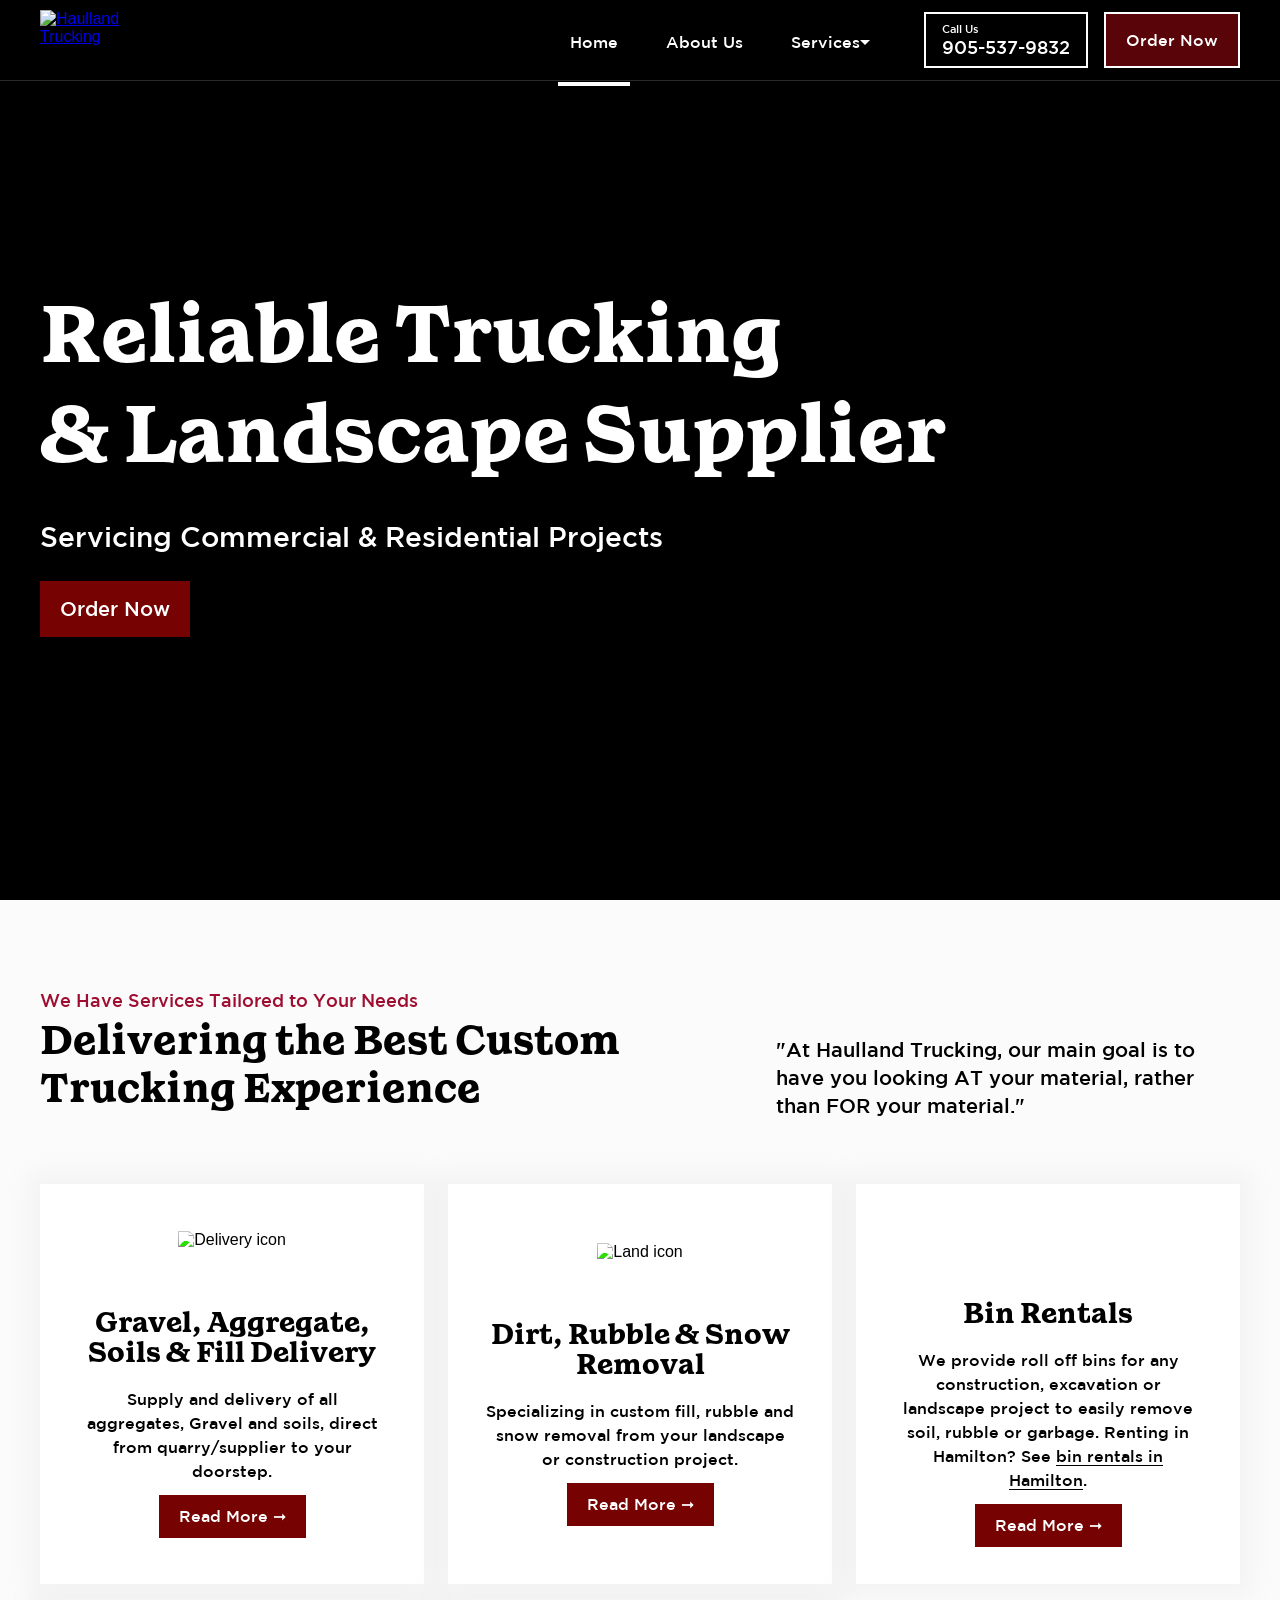
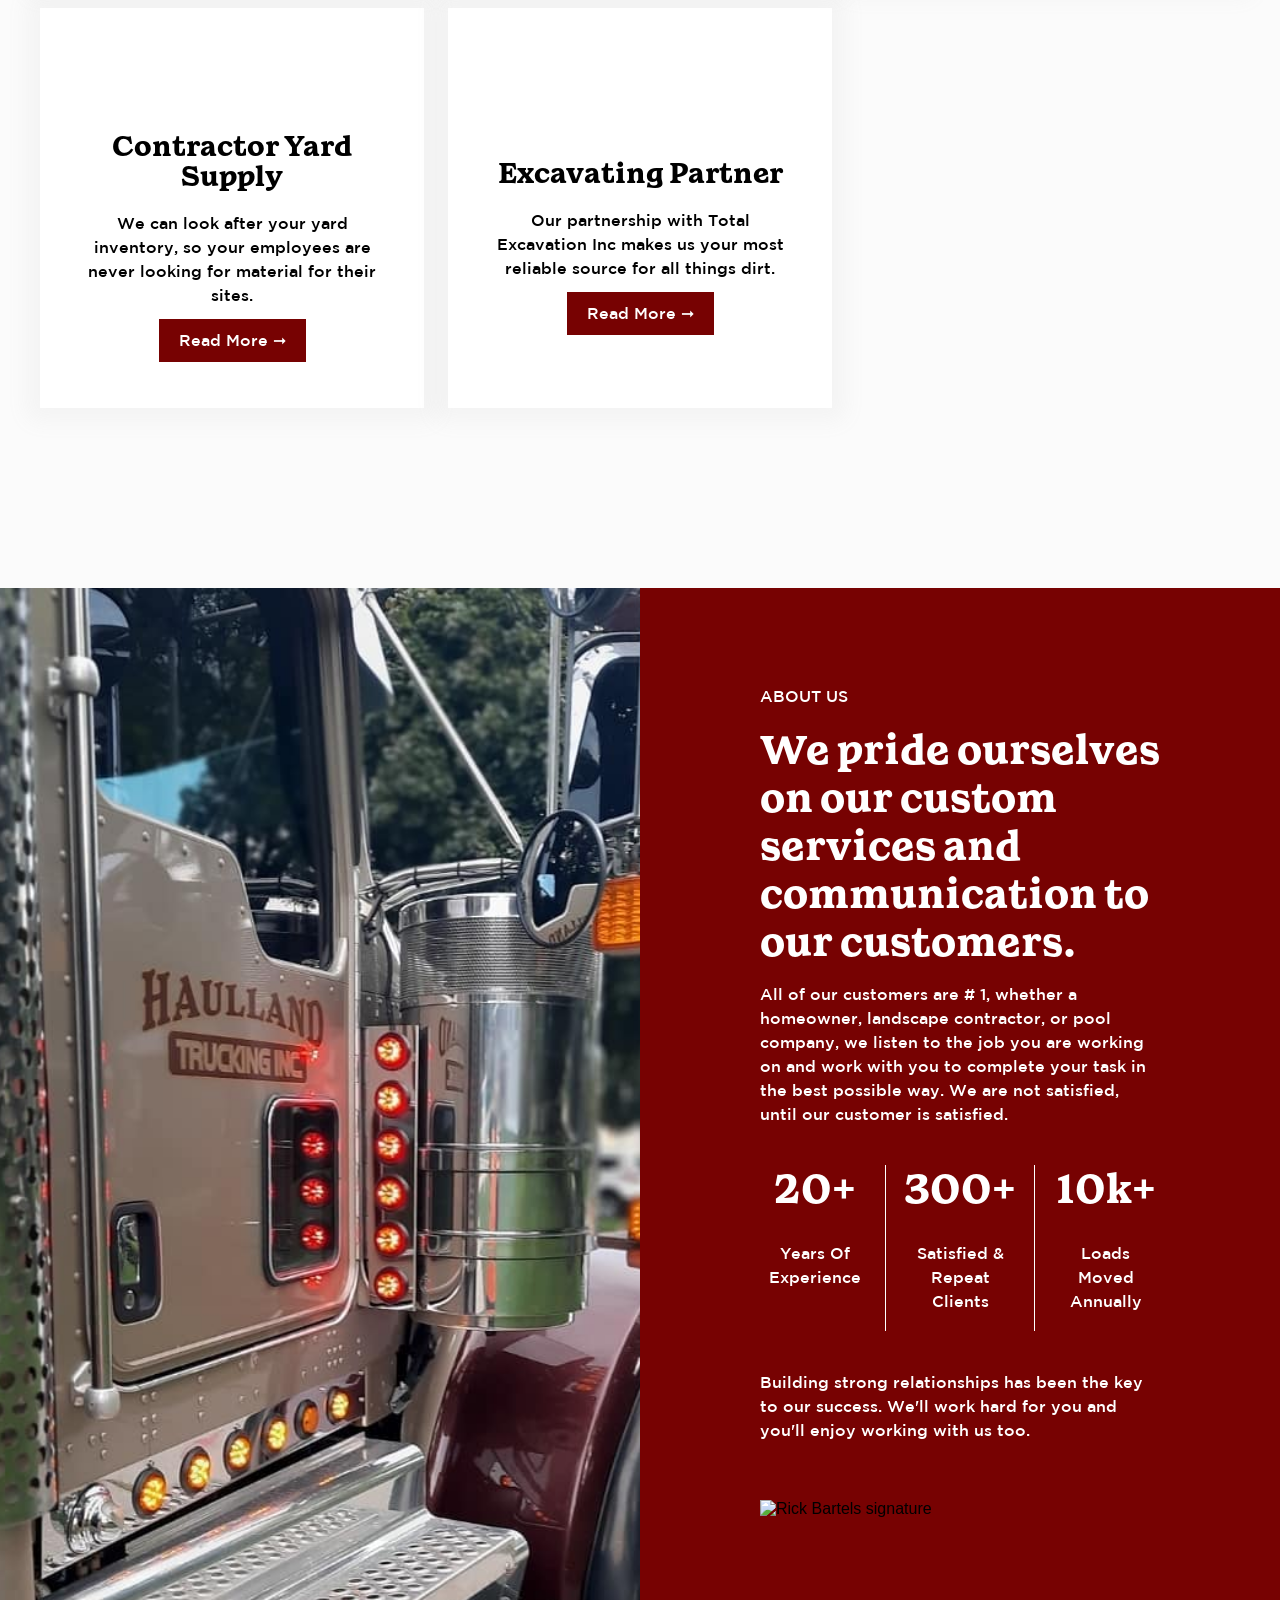
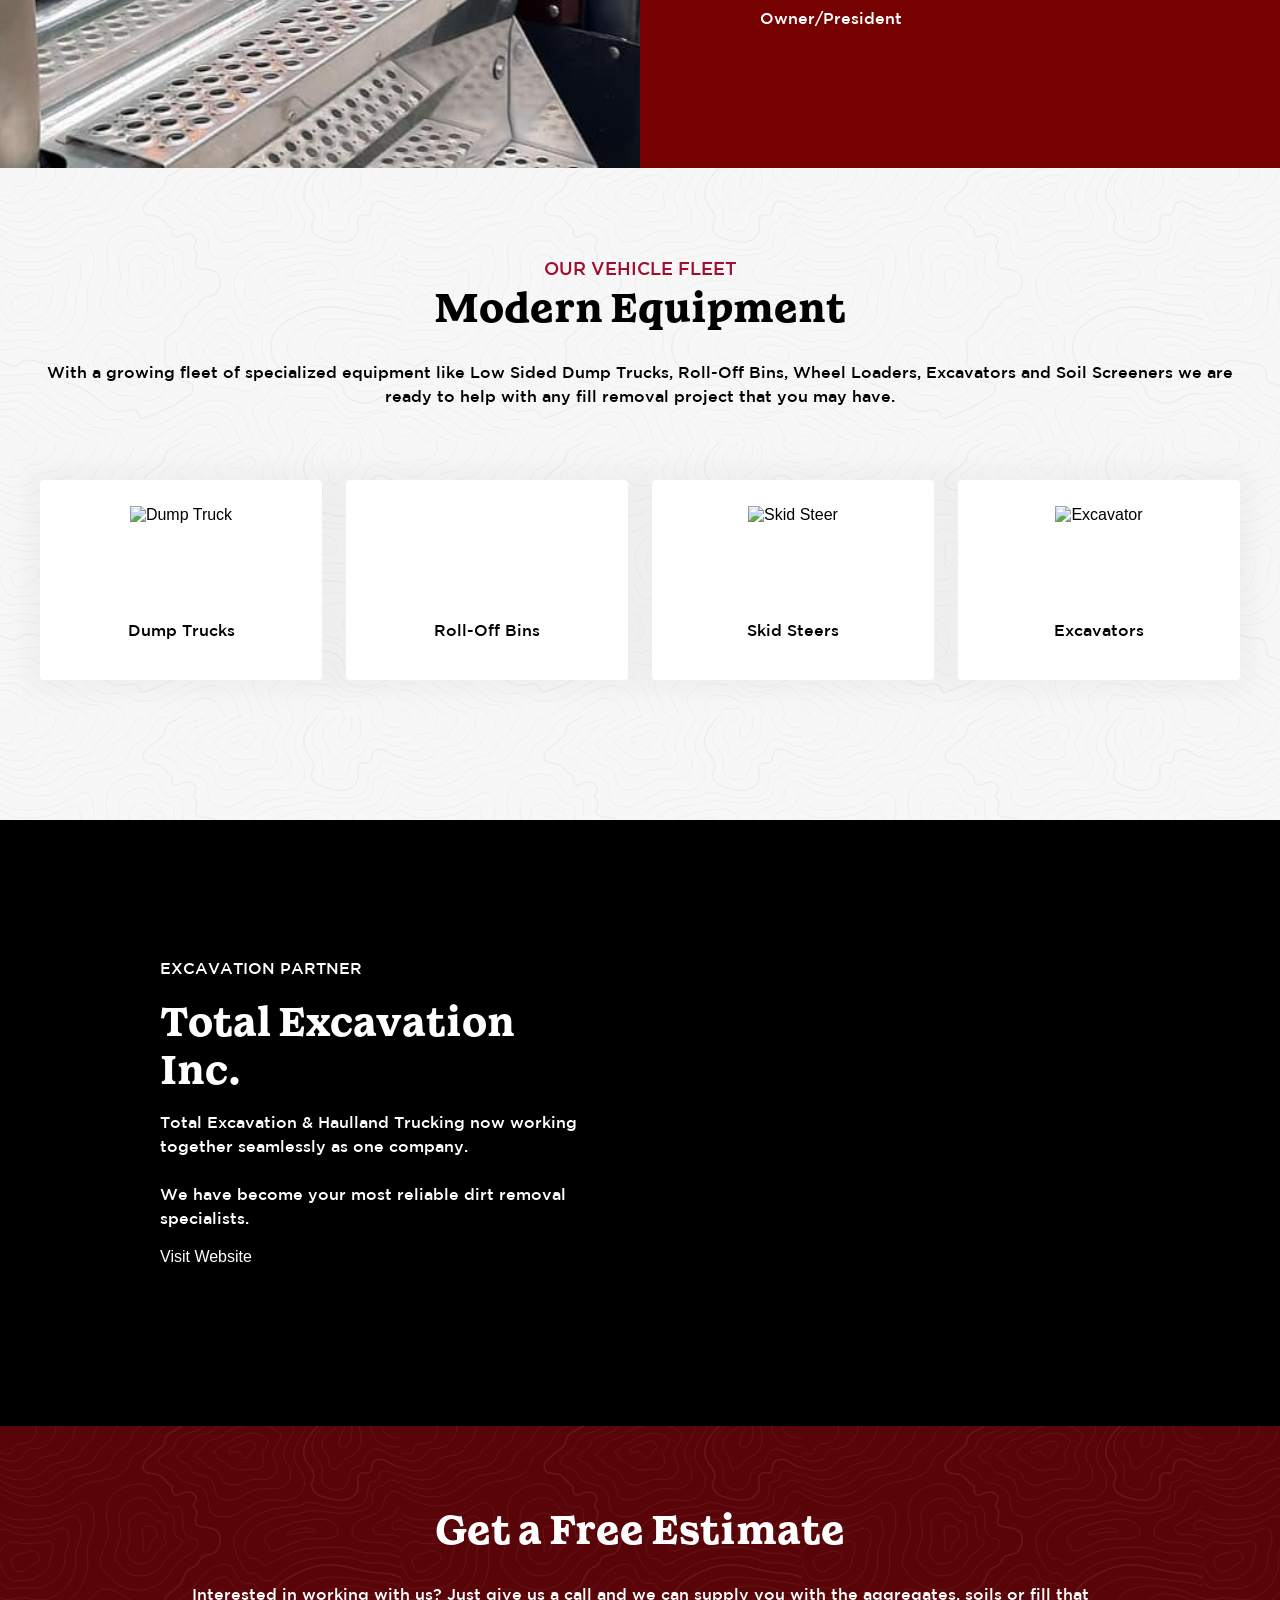
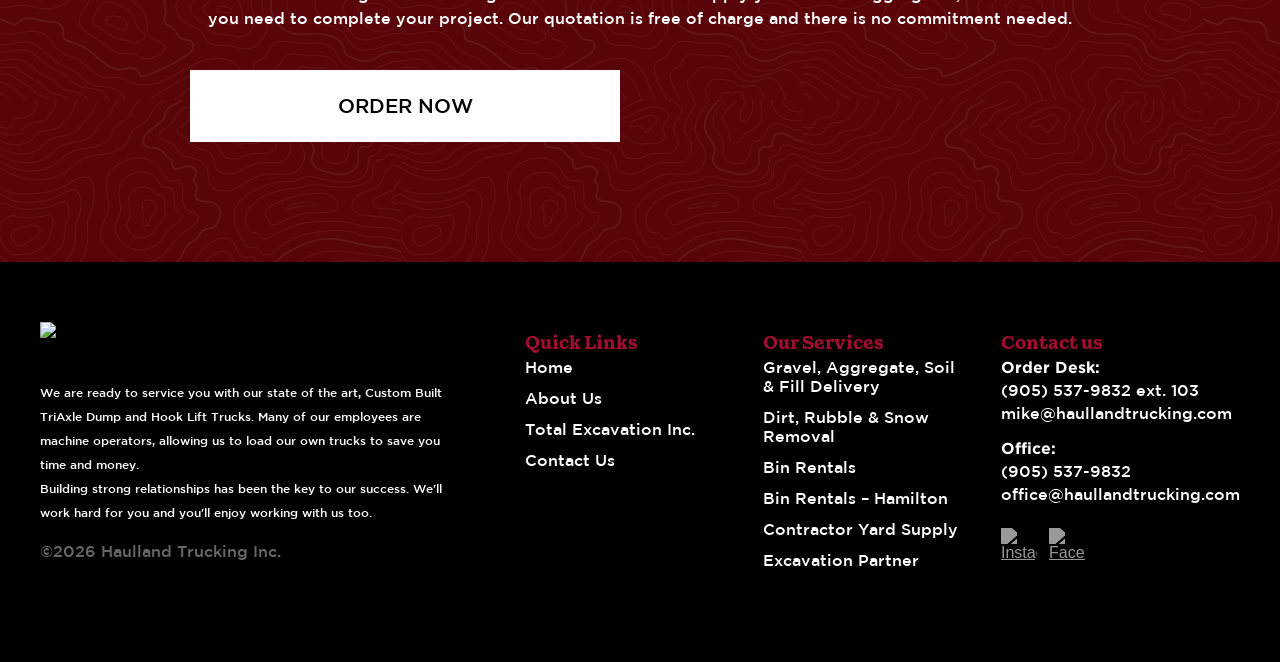
==== commit 40a5e270: "Add Bin Rentals Hamilton location page and CTA click tracking - New /bin-rentals/hamilton page (bin-" ====
--- a/index.html
+++ b/index.html
@@ -19,7 +19,7 @@
   <link rel="preconnect" href="https://fonts.gstatic.com" crossorigin>
   <link href="https://fonts.googleapis.com/css2?family=Great+Vibes&display=swap" rel="stylesheet">
   <link href="css/normalize.css" rel="stylesheet">
-  <link href="css/haulland.css?v=20261007" rel="stylesheet">
+  <link href="css/haulland.css?v=20261111" rel="stylesheet">
   <!-- Google Analytics -->
   <script async src="https://www.googletagmanager.com/gtag/js?id=G-09X2V66G72"></script>
   <script>
@@ -184,7 +184,7 @@
           <div class="service-bg-image">
             <img src="https://res.cloudinary.com/du0witbcr/image/upload/haulland-trucking/Bin-Copy.png" loading="lazy" sizes="(max-width: 531px) 100vw, 531px" srcset="https://res.cloudinary.com/du0witbcr/image/upload/w_500/haulland-trucking/Bin-Copy.png 500w, https://res.cloudinary.com/du0witbcr/image/upload/haulland-trucking/Bin-Copy.png 531w" alt="Bin icon" class="service-icon">
             <h3>Bin Rentals</h3>
-            <p>We provide roll off bins for any construction, excavation or landscape project to easily remove soil, rubble or garbage.</p>
+            <p>We provide roll off bins for any construction, excavation or landscape project to easily remove soil, rubble or garbage. Renting in Hamilton? See <a href="/bin-rentals/hamilton" class="inline-link">bin rentals in Hamilton</a>.</p>
             <a href="/bin-rentals" class="button-orange-small btn">Read More &#10142;</a>
           </div>
         </div>
@@ -325,6 +325,7 @@
           <a href="/aggregate-gravel-soil-delivery" class="footer-link">Gravel, Aggregate, Soil &amp; Fill Delivery</a>
           <a href="/dirt-rubble-snow-removal" class="footer-link">Dirt, Rubble &amp; Snow Removal</a>
           <a href="/bin-rentals" class="footer-link">Bin Rentals</a>
+          <a href="/bin-rentals/hamilton" class="footer-link">Bin Rentals – Hamilton</a>
           <a href="/contractor-yard-supply" class="footer-link">Contractor Yard Supply</a>
           <a href="/excavation-partner" class="footer-link">Excavation Partner</a>
         </div>
@@ -366,6 +367,6 @@
   <script async src="https://brokrete.sfo2.digitaloceanspaces.com/widget/brokrete-widget.2022.2.js"></script>
   <div id="brokreteWidget" data-jwt="eyJhbGciOiJIUzI1NiJ9.[base64].susrPJo53cC86IsPLRlfbTuG3CSEmsgxqidXWoyrVgA"></div>
 
-  <script src="js/main.js?v=20261007"></script>
+  <script src="js/main.js?v=20261111"></script>
 </body>
 </html>
--- a/css/haulland.css
+++ b/css/haulland.css
@@ -2921,3 +2921,61 @@
     text-align: center;
   }
 }
+
+/* Secondary "Contact Us" phone button: sits to the right of a primary Order Now.
+   Outline version of the Order Now button for white backgrounds; tokens only. */
+.call-cta {
+  border: 2px solid var(--maroon2);
+  background-color: var(--white);
+  color: var(--maroon2);
+  padding: 14px 18px;
+  font-family: Gotham, sans-serif;
+  font-size: 20px;
+  font-weight: 500;
+  line-height: 24px;
+  transition: background-color .2s, color .2s;
+}
+
+.call-cta:hover {
+  background-color: var(--maroon2);
+  color: var(--white);
+}
+
+/* Text links inside copy and lists: keep the surrounding colour, underline only */
+.inline-link {
+  color: inherit;
+  text-decoration: underline;
+  text-underline-offset: 3px;
+}
+
+.inline-link:hover {
+  color: var(--maroon2);
+}
+
+/* Primary + secondary CTA pair: side by side, wraps when the column is narrow */
+.cta-row {
+  display: flex;
+  flex-wrap: wrap;
+  justify-content: center;
+  gap: 12px;
+}
+
+@media screen and (max-width: 767px) {
+  .cta-row {
+    flex-direction: column;
+  }
+
+  .cta-row .btn {
+    box-sizing: border-box;
+    width: 100%;
+    text-align: center;
+  }
+}
+
+/* Match the Order Now button's small-phone font size */
+@media screen and (max-width: 479px) {
+  .call-cta {
+    font-size: 16px;
+    line-height: 16px;
+  }
+}
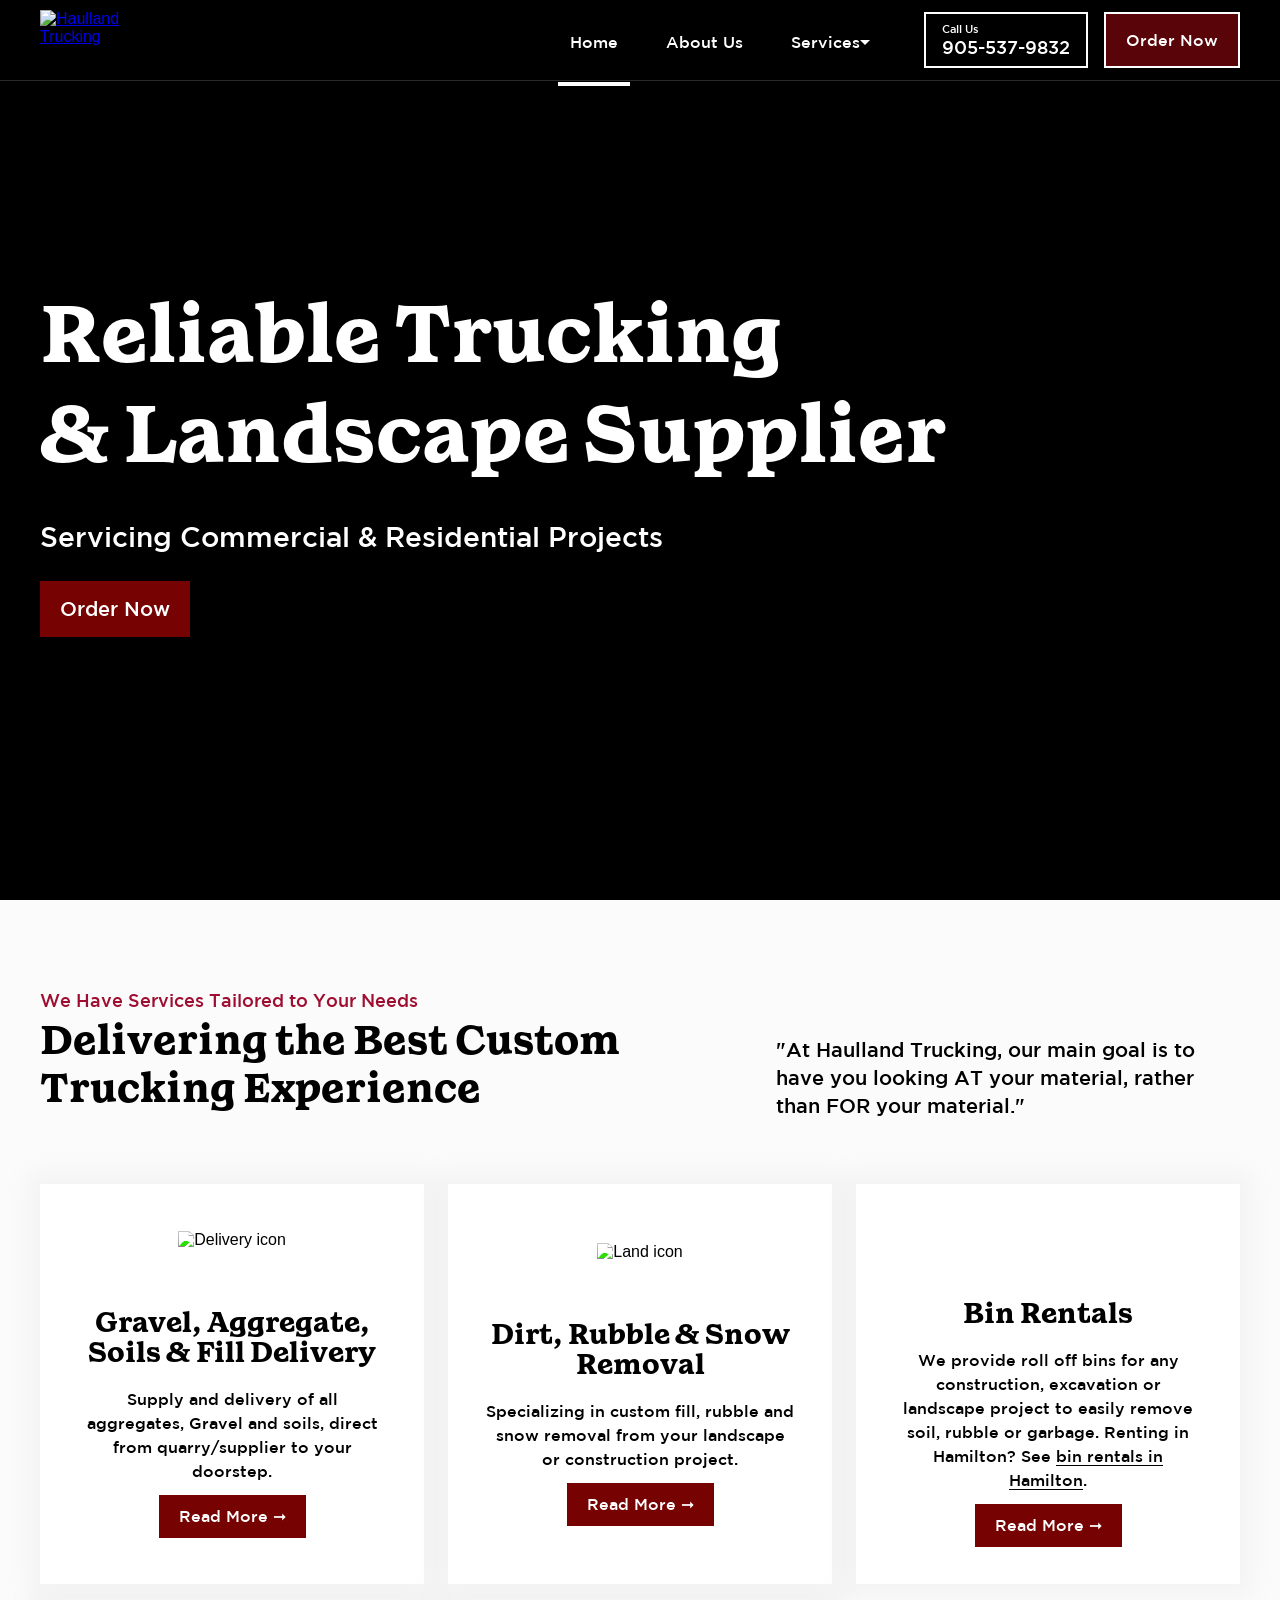
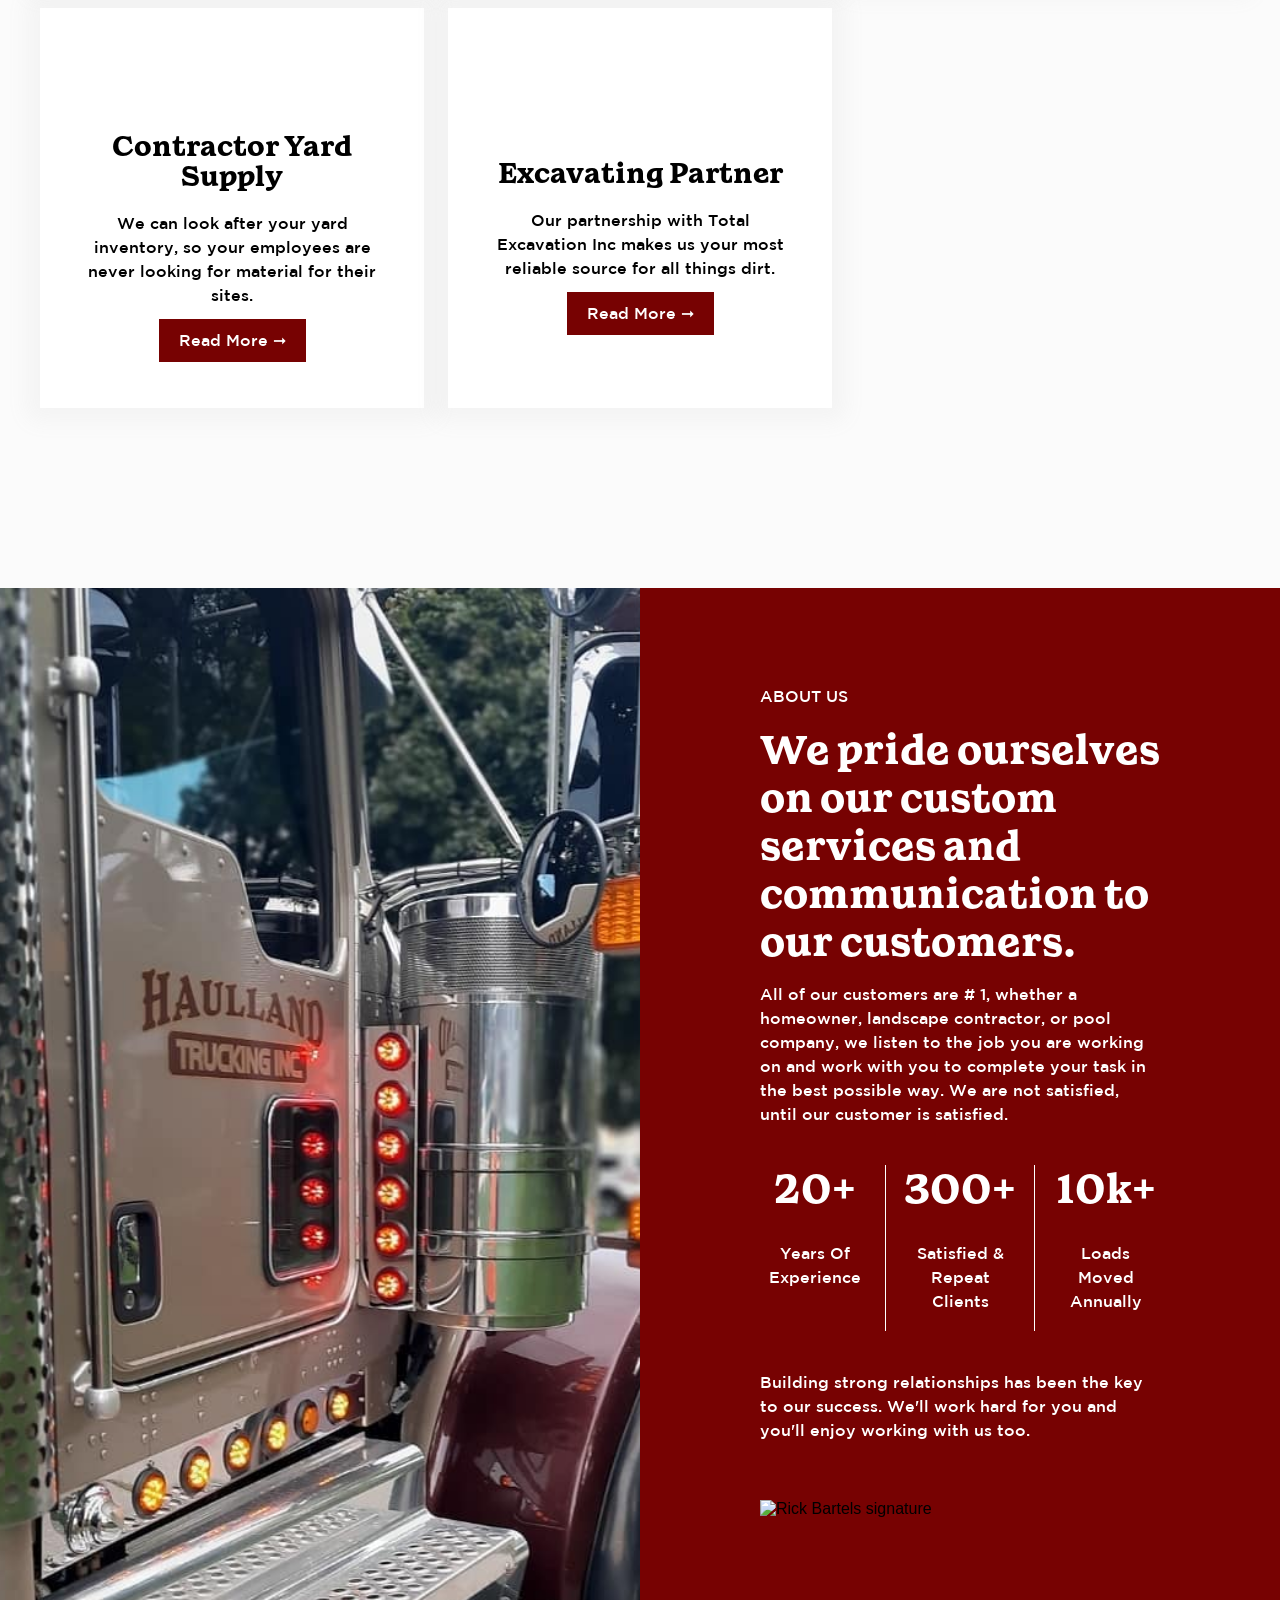
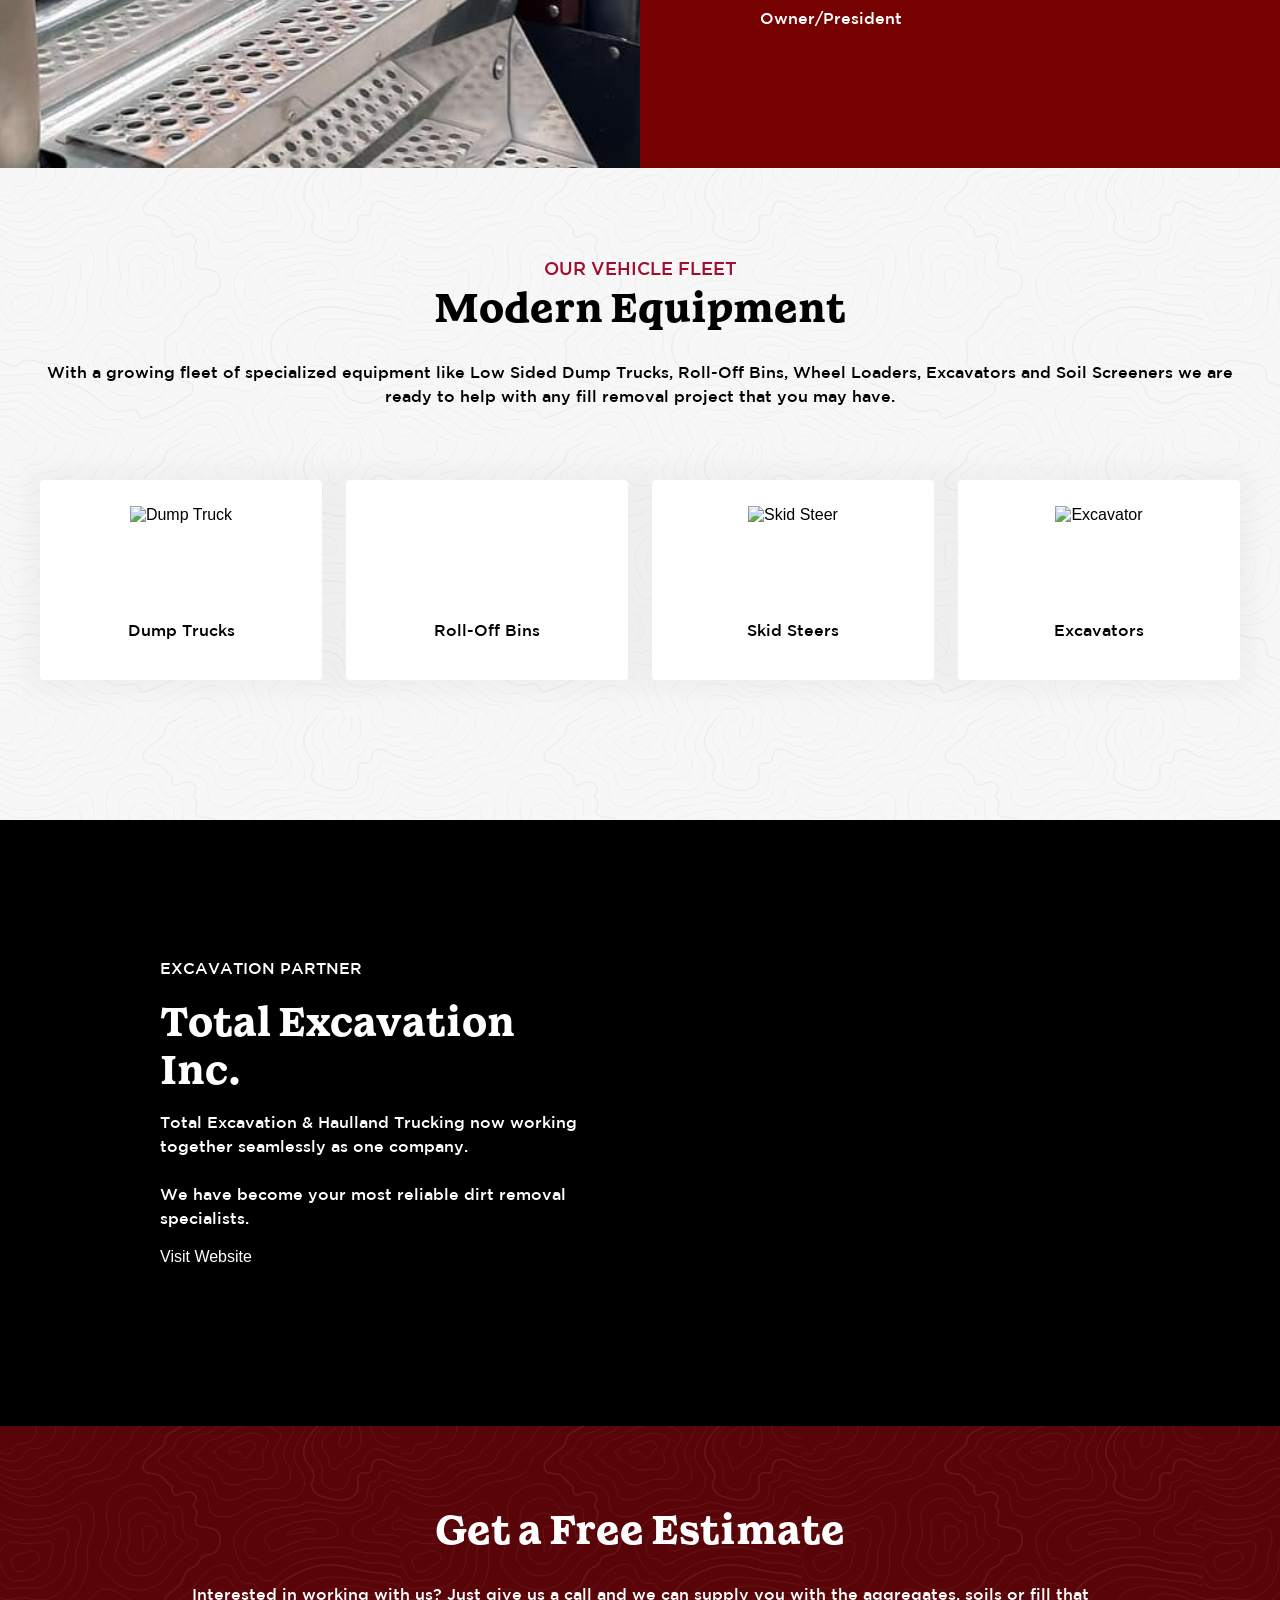
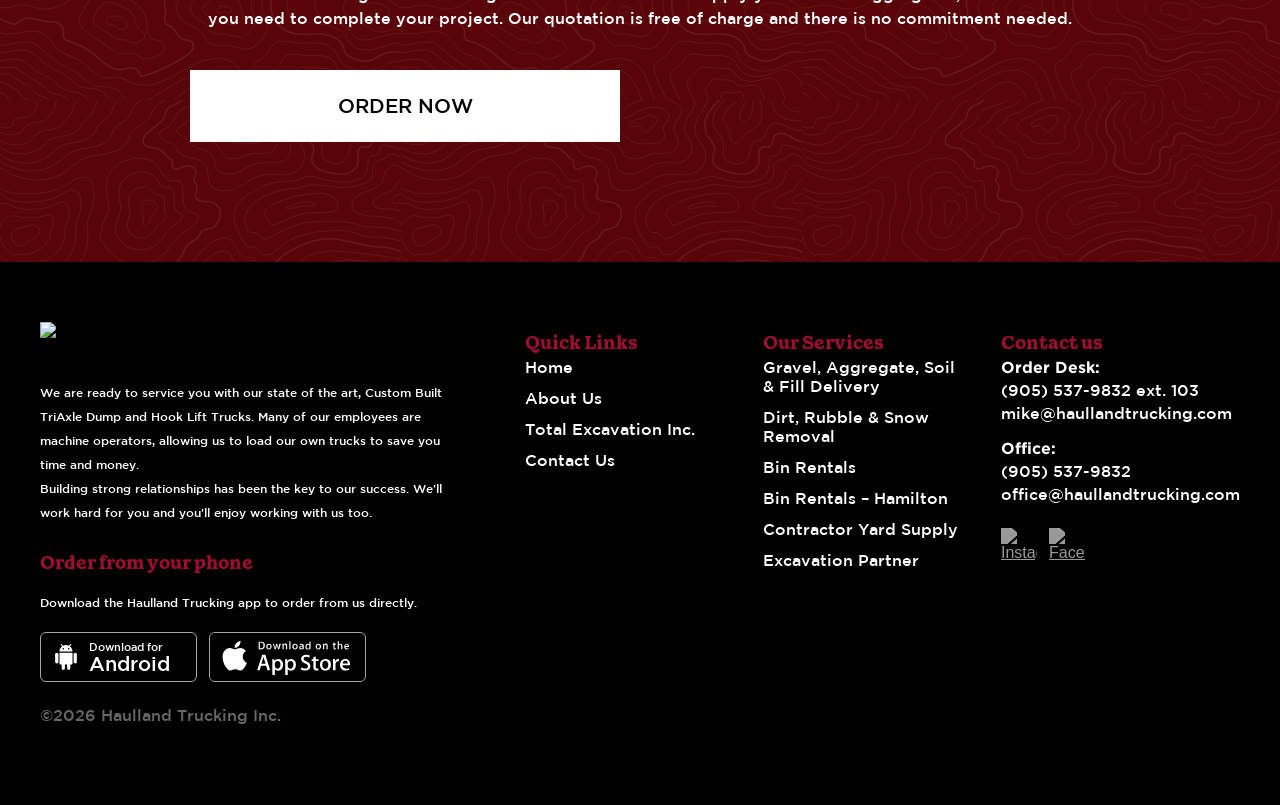
==== commit f6c2f617: "Add app download badges to the footer - "Order from your phone" block in the footer on every page wi" ====
--- a/index.html
+++ b/index.html
@@ -19,7 +19,7 @@
   <link rel="preconnect" href="https://fonts.gstatic.com" crossorigin>
   <link href="https://fonts.googleapis.com/css2?family=Great+Vibes&display=swap" rel="stylesheet">
   <link href="css/normalize.css" rel="stylesheet">
-  <link href="css/haulland.css?v=20261111" rel="stylesheet">
+  <link href="css/haulland.css?v=20261111c" rel="stylesheet">
   <!-- Google Analytics -->
   <script async src="https://www.googletagmanager.com/gtag/js?id=G-09X2V66G72"></script>
   <script>
@@ -311,6 +311,15 @@
         <div class="vertical-holder margin-30-right">
           <img src="https://res.cloudinary.com/du0witbcr/image/upload/haulland-trucking/Haulland-Full-Logo.svg" loading="lazy" alt="Haulland Trucking" class="footer-logo">
           <p class="paragraph-white small">We are ready to service you with our state of the art, Custom Built TriAxle Dump and Hook Lift Trucks. Many of our employees are machine operators, allowing us to load our own trucks to save you time and money.<br>Building strong relationships has been the key to our success. We'll work hard for you and you'll enjoy working with us too.</p>
+          <h4 class="h4-orange">Order from your phone</h4>
+          <p class="paragraph-white small">Download the Haulland Trucking app to order from us directly.</p>
+          <div class="app-badges">
+            <a href="https://services.toughcommerce.com/haullandtrucking/app" class="app-badge app-badge-android" data-platform="android" target="_blank" rel="noopener">
+              <img src="/images/android-robot.svg" alt="" class="app-badge-icon">
+              <span class="app-badge-text"><span class="app-badge-small">Download for</span>Android</span>
+            </a>
+            <a href="https://apps.apple.com/us/app/haulland-trucking-inc/id6657987818" class="app-badge" data-platform="ios" target="_blank" rel="noopener"><img src="/images/app-store-badge.svg" alt="Download on the App Store" width="161" height="50"></a>
+          </div>
           <div class="footer-text">&#169;2026 Haulland Trucking Inc.</div>
         </div>
         <div class="vertical-holder">
@@ -367,6 +376,6 @@
   <script async src="https://brokrete.sfo2.digitaloceanspaces.com/widget/brokrete-widget.2022.2.js"></script>
   <div id="brokreteWidget" data-jwt="eyJhbGciOiJIUzI1NiJ9.[base64].susrPJo53cC86IsPLRlfbTuG3CSEmsgxqidXWoyrVgA"></div>
 
-  <script src="js/main.js?v=20261111"></script>
+  <script src="js/main.js?v=20261111c"></script>
 </body>
 </html>
--- a/css/haulland.css
+++ b/css/haulland.css
@@ -2979,3 +2979,66 @@
     line-height: 16px;
   }
 }
+
+/* Keep photos with width/height attributes at their natural ratio */
+.lightbox-image {
+  height: auto;
+}
+
+/* Footer app download badges (ToughCommerce ordering app) */
+.app-badges {
+  display: flex;
+  flex-wrap: wrap;
+  gap: 12px;
+  margin-bottom: 24px;
+}
+
+.app-badge {
+  display: inline-flex;
+  align-items: center;
+  box-sizing: border-box;
+  height: 50px;
+  border: 1px solid #a6a6a6;
+  border-radius: 6px;
+  overflow: hidden;
+  background-color: var(--black);
+  color: var(--white);
+  text-decoration: none;
+  transition: border-color .2s;
+}
+
+.app-badge:hover {
+  border-color: var(--white);
+  color: var(--white);
+}
+
+.app-badge img {
+  display: block;
+  height: 48px;
+  width: auto;
+}
+
+.app-badge-android {
+  gap: 10px;
+  width: 157px;
+  padding: 0 12px;
+}
+
+.app-badge-android .app-badge-icon {
+  width: 26px;
+  height: 26px;
+}
+
+.app-badge-text {
+  display: flex;
+  flex-direction: column;
+  font-family: Gotham, sans-serif;
+  font-size: 20px;
+  font-weight: 500;
+  line-height: 22px;
+}
+
+.app-badge-small {
+  font-size: 11px;
+  line-height: 13px;
+}
